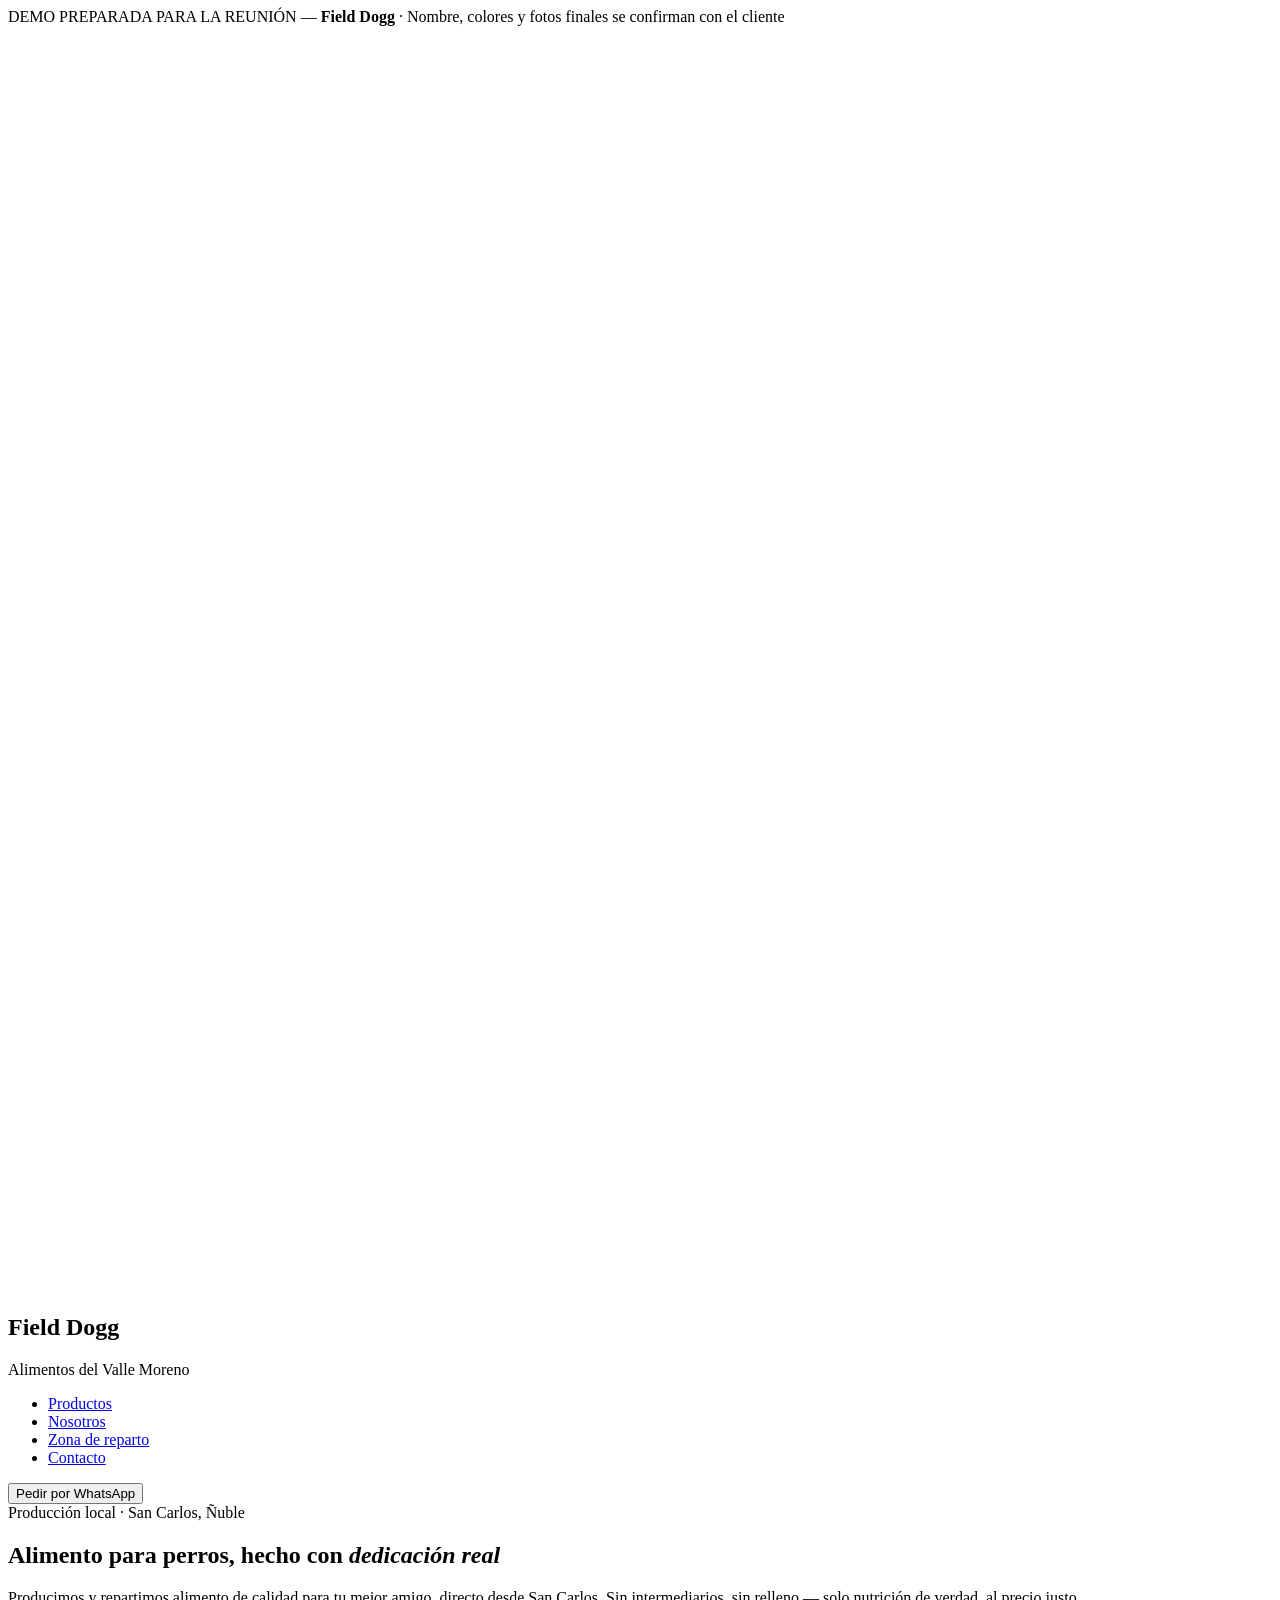
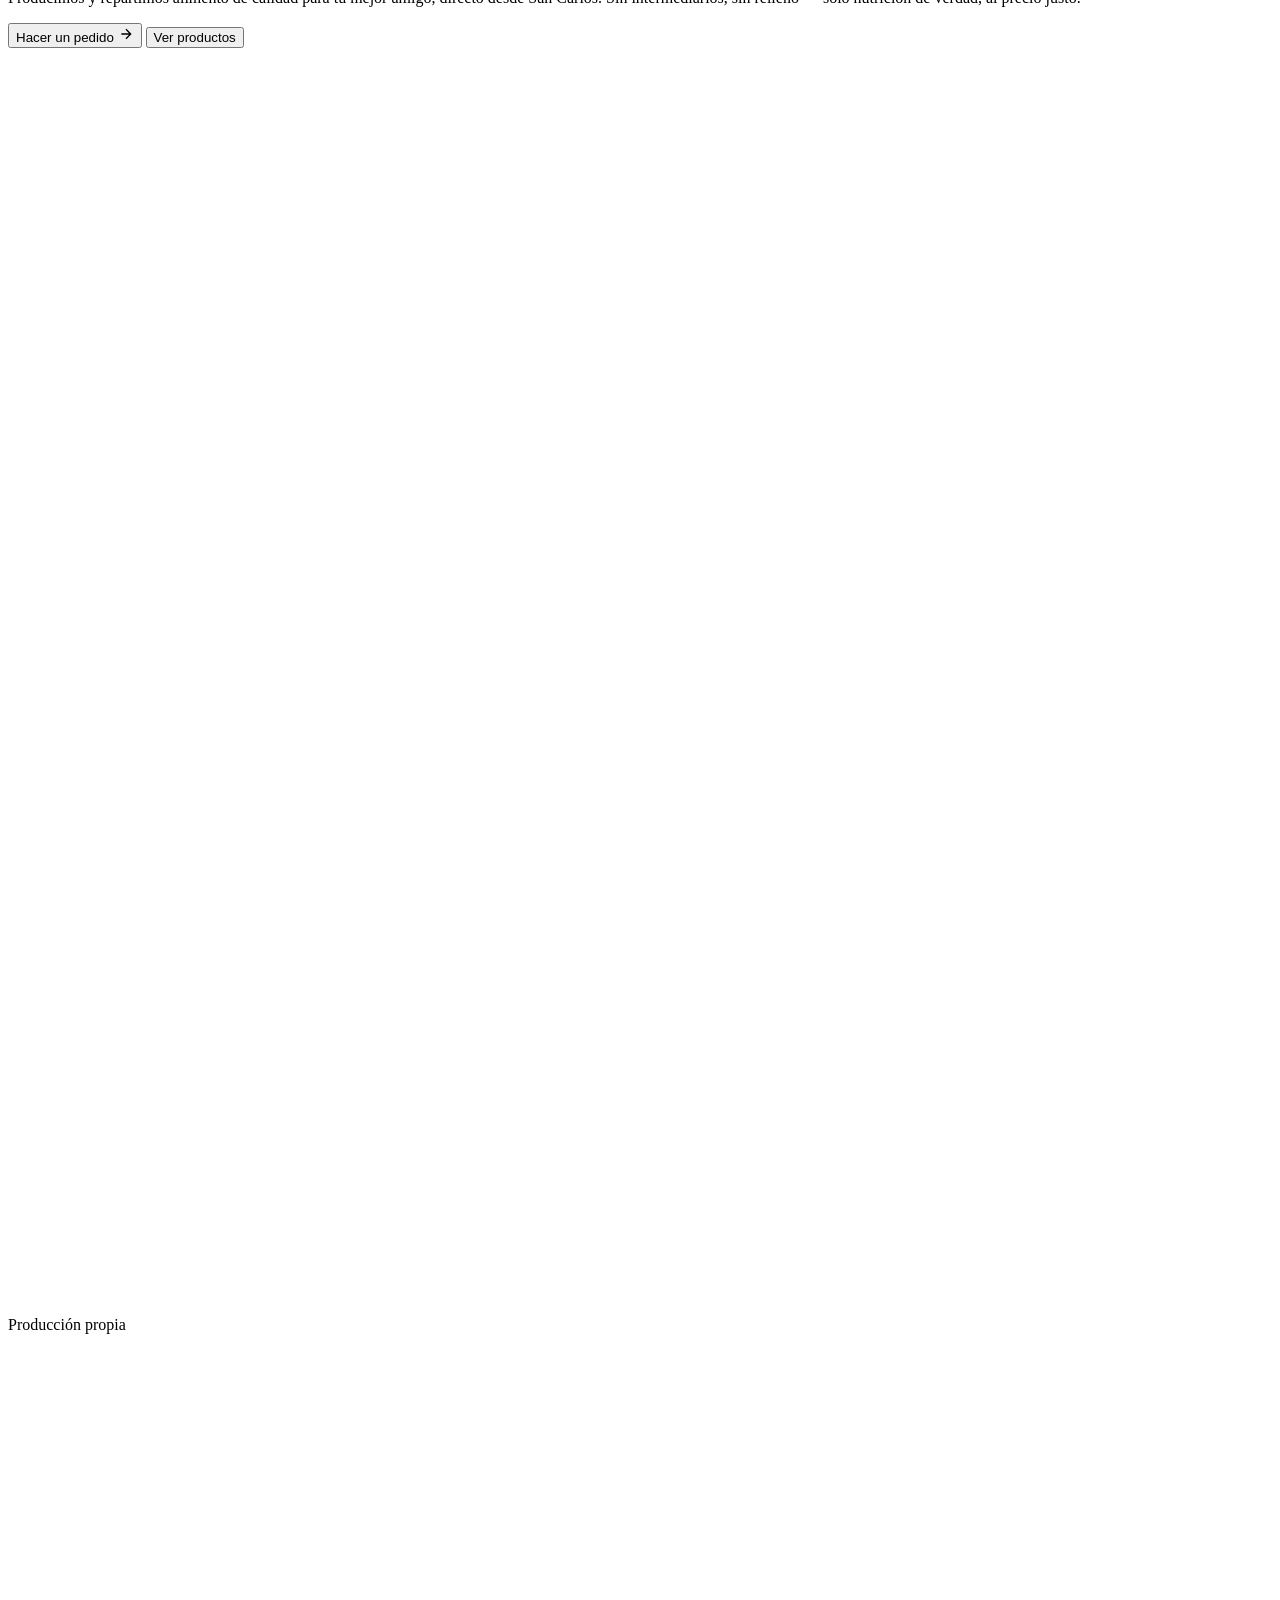
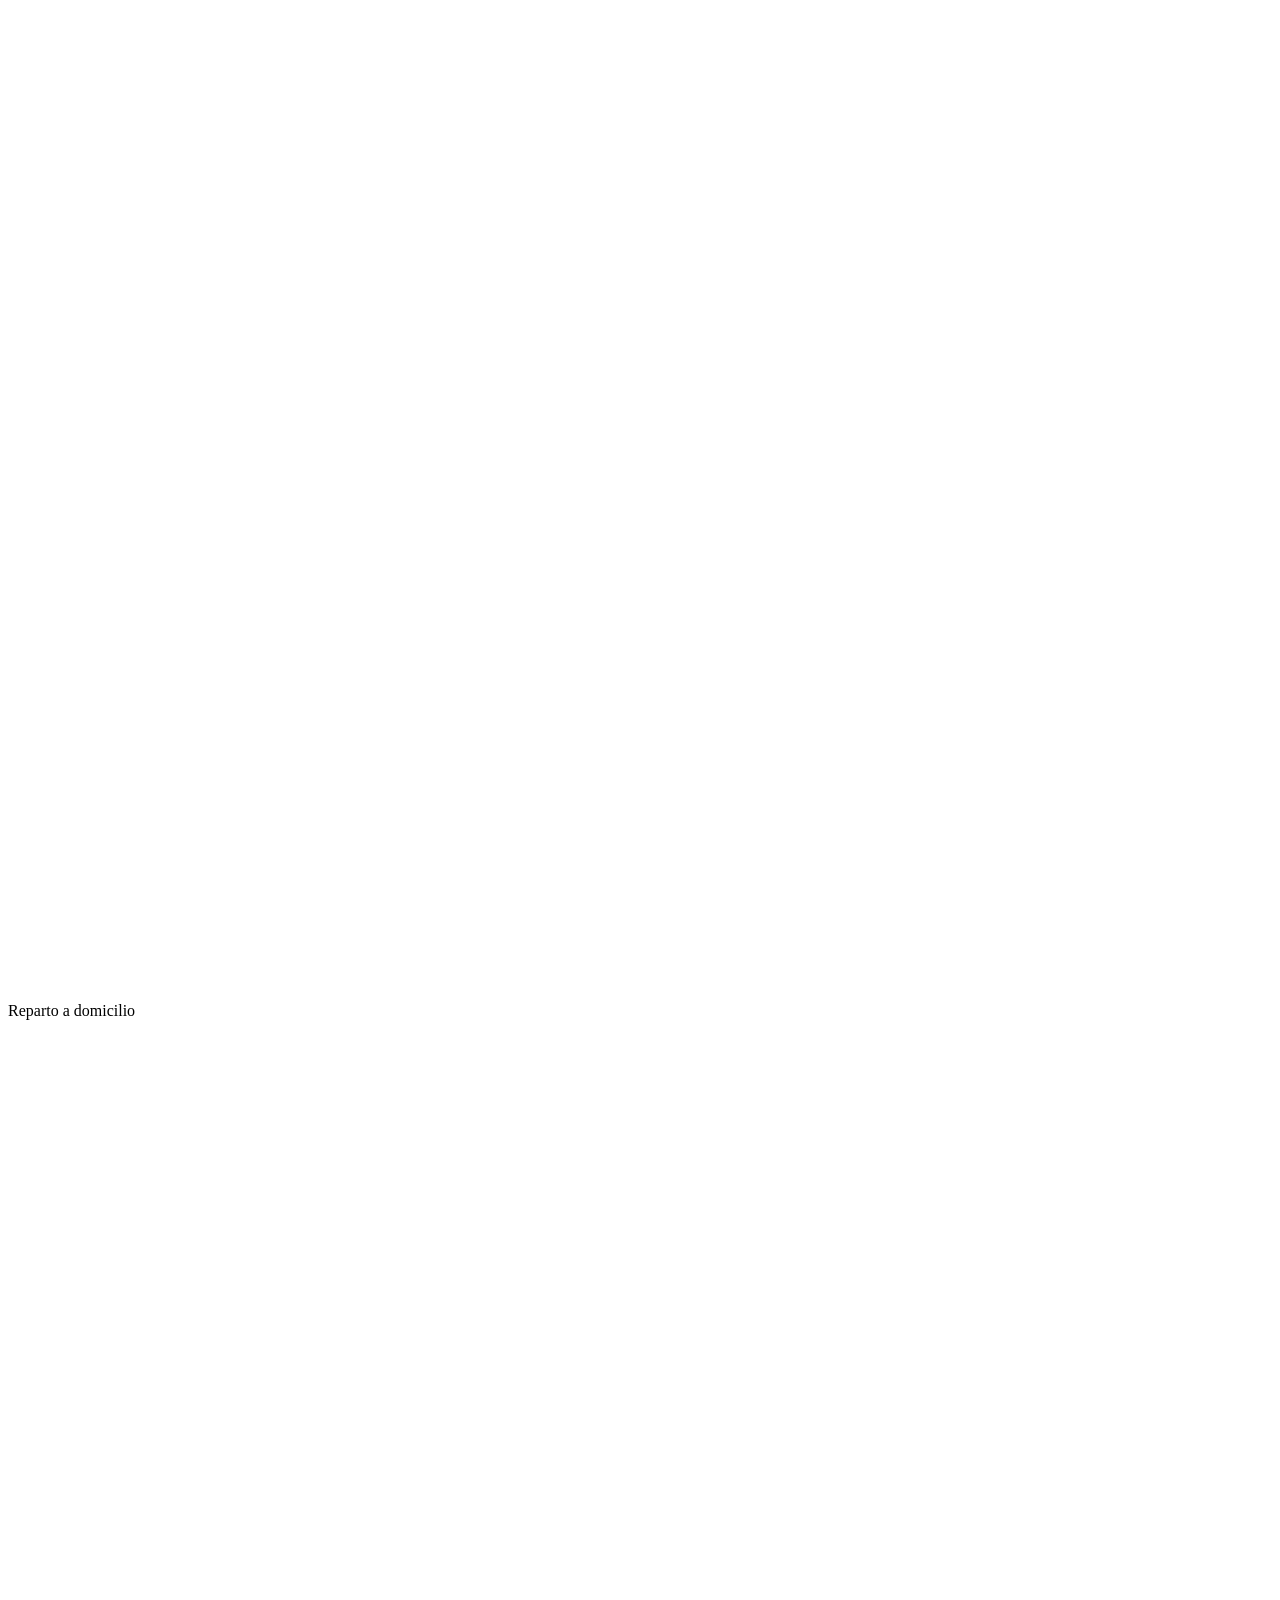
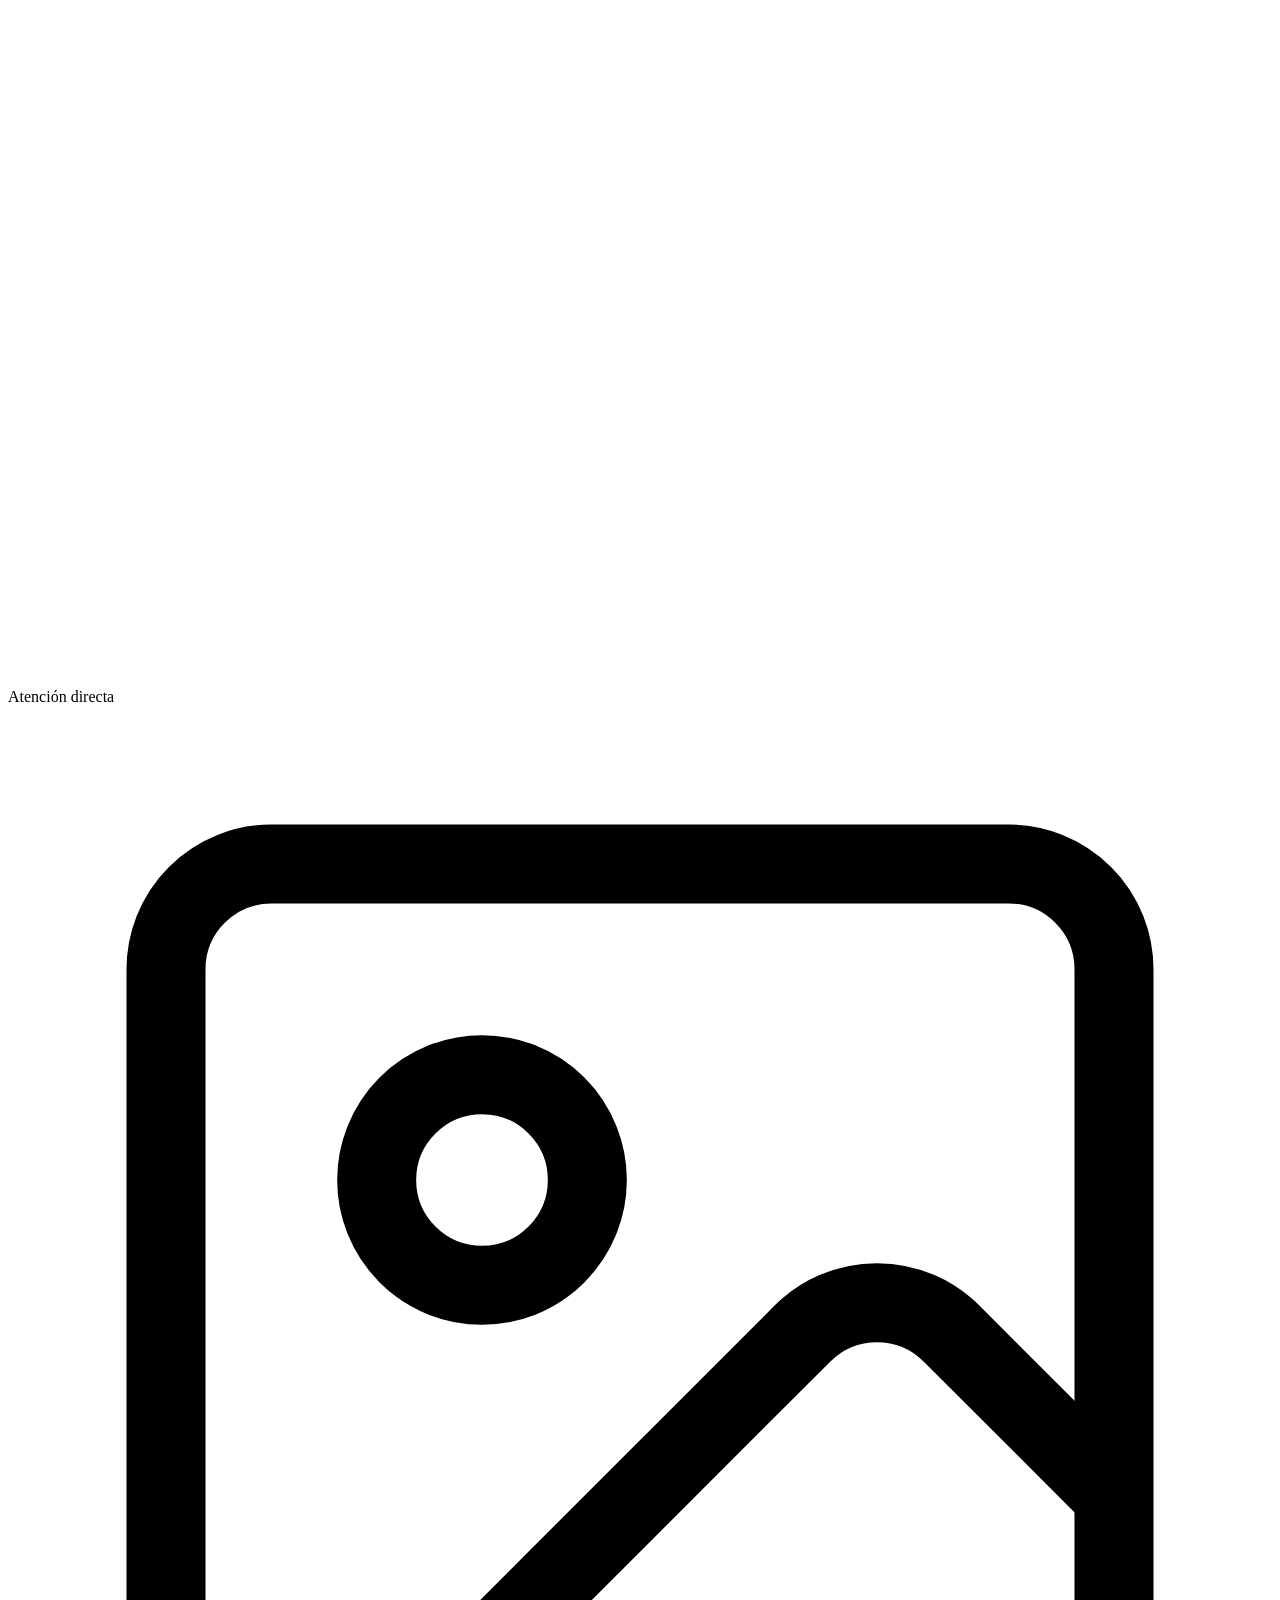
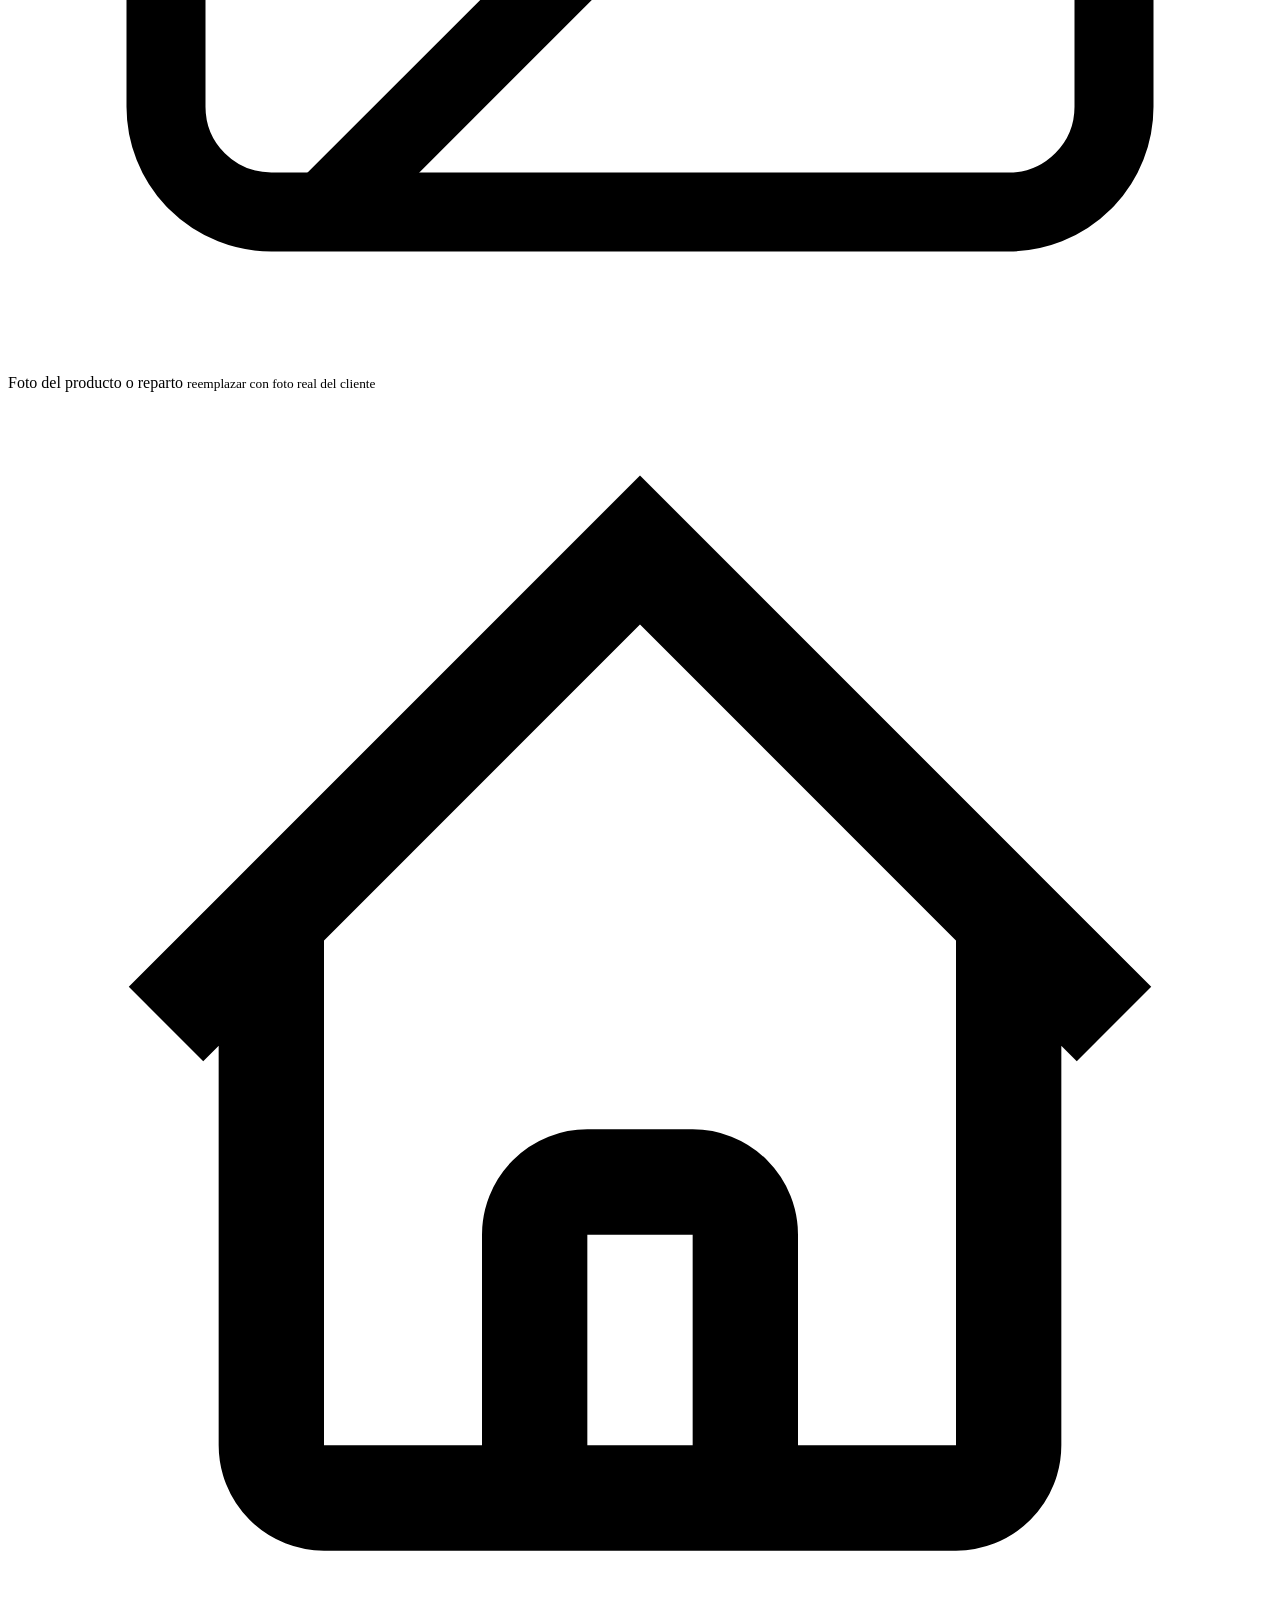
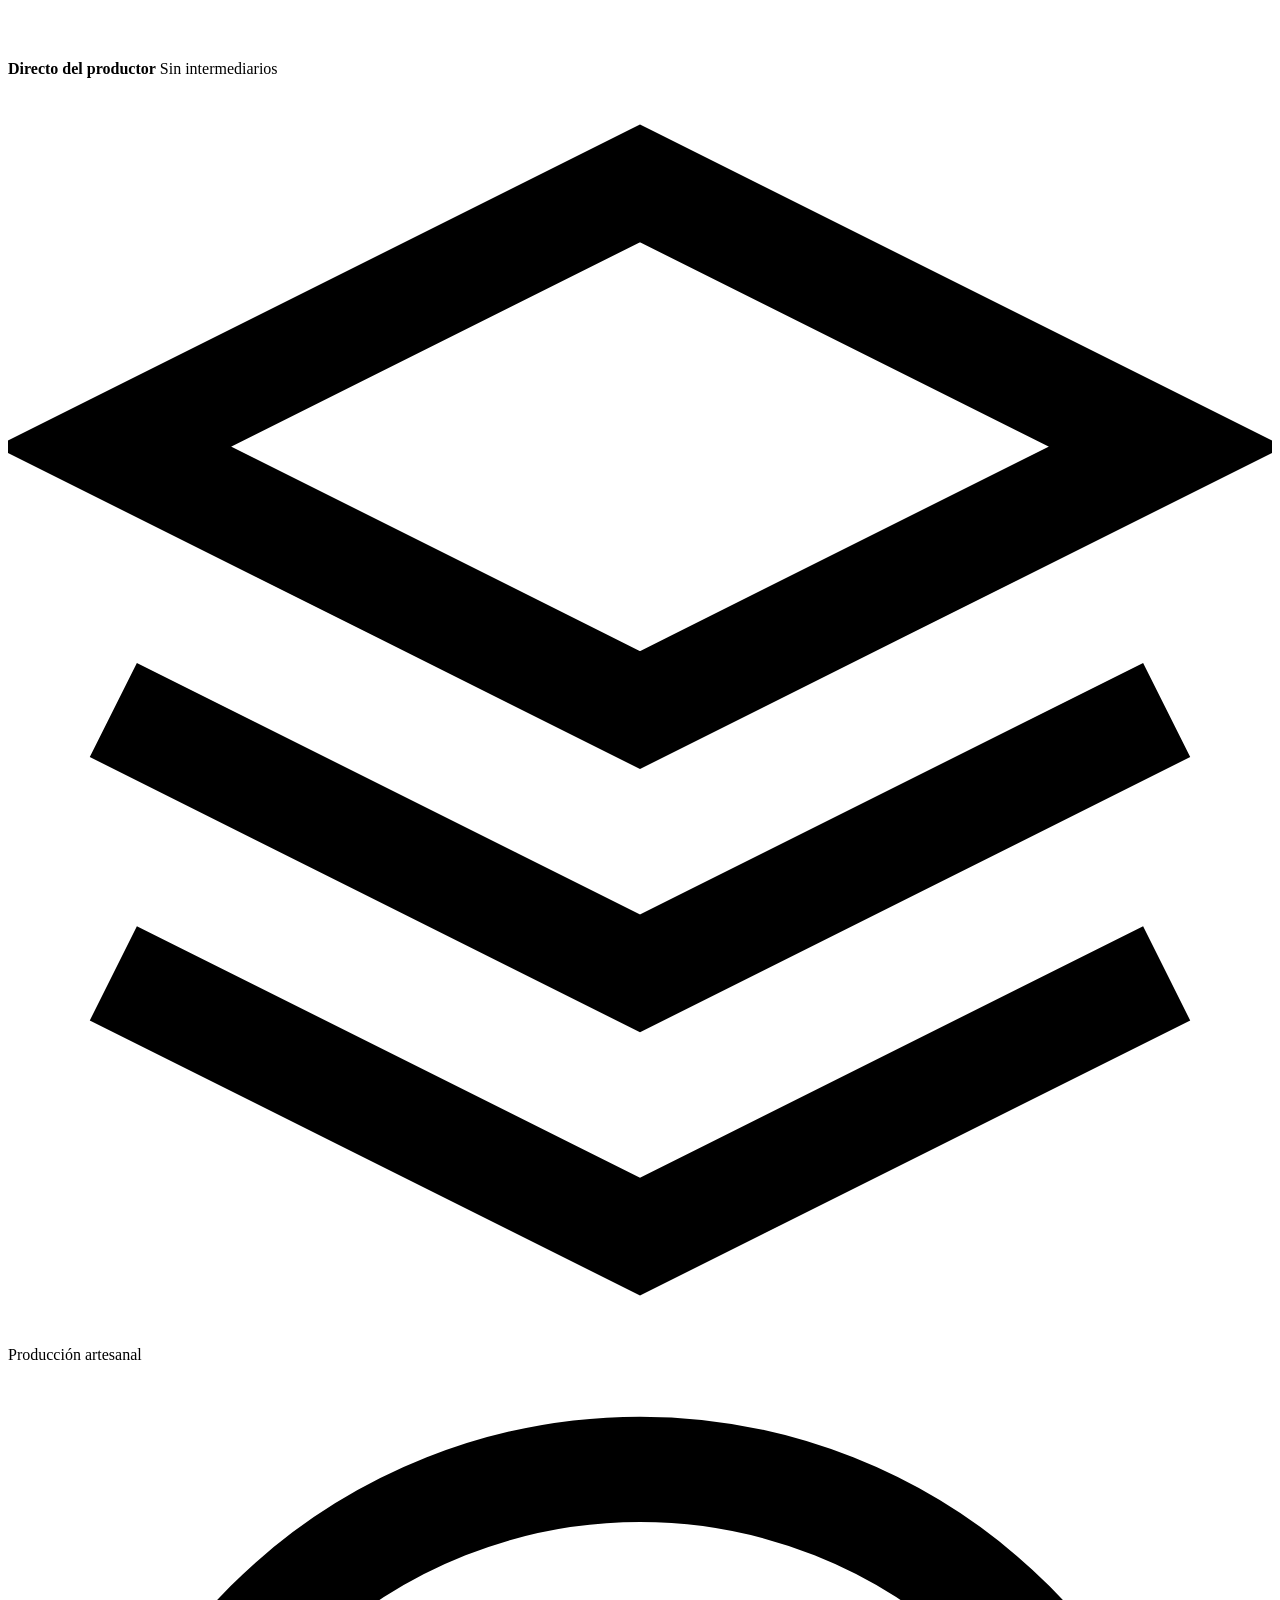
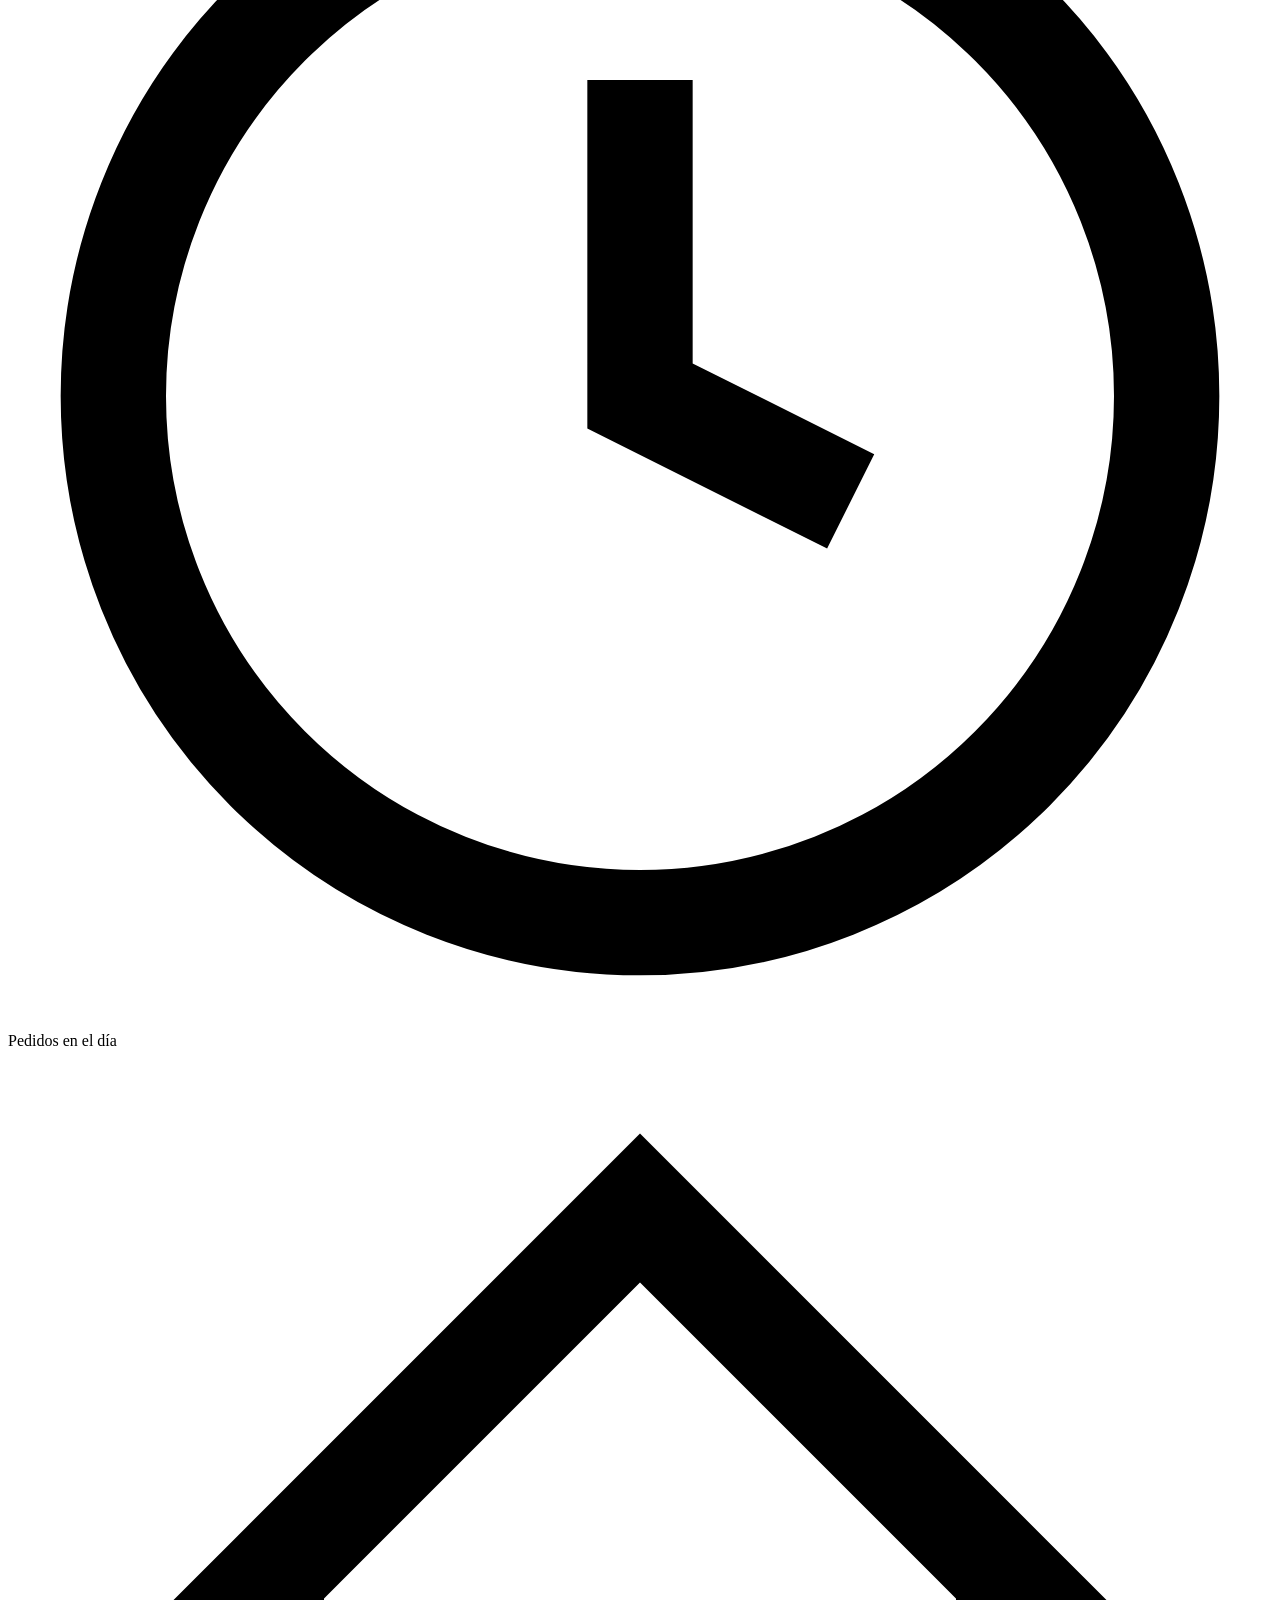
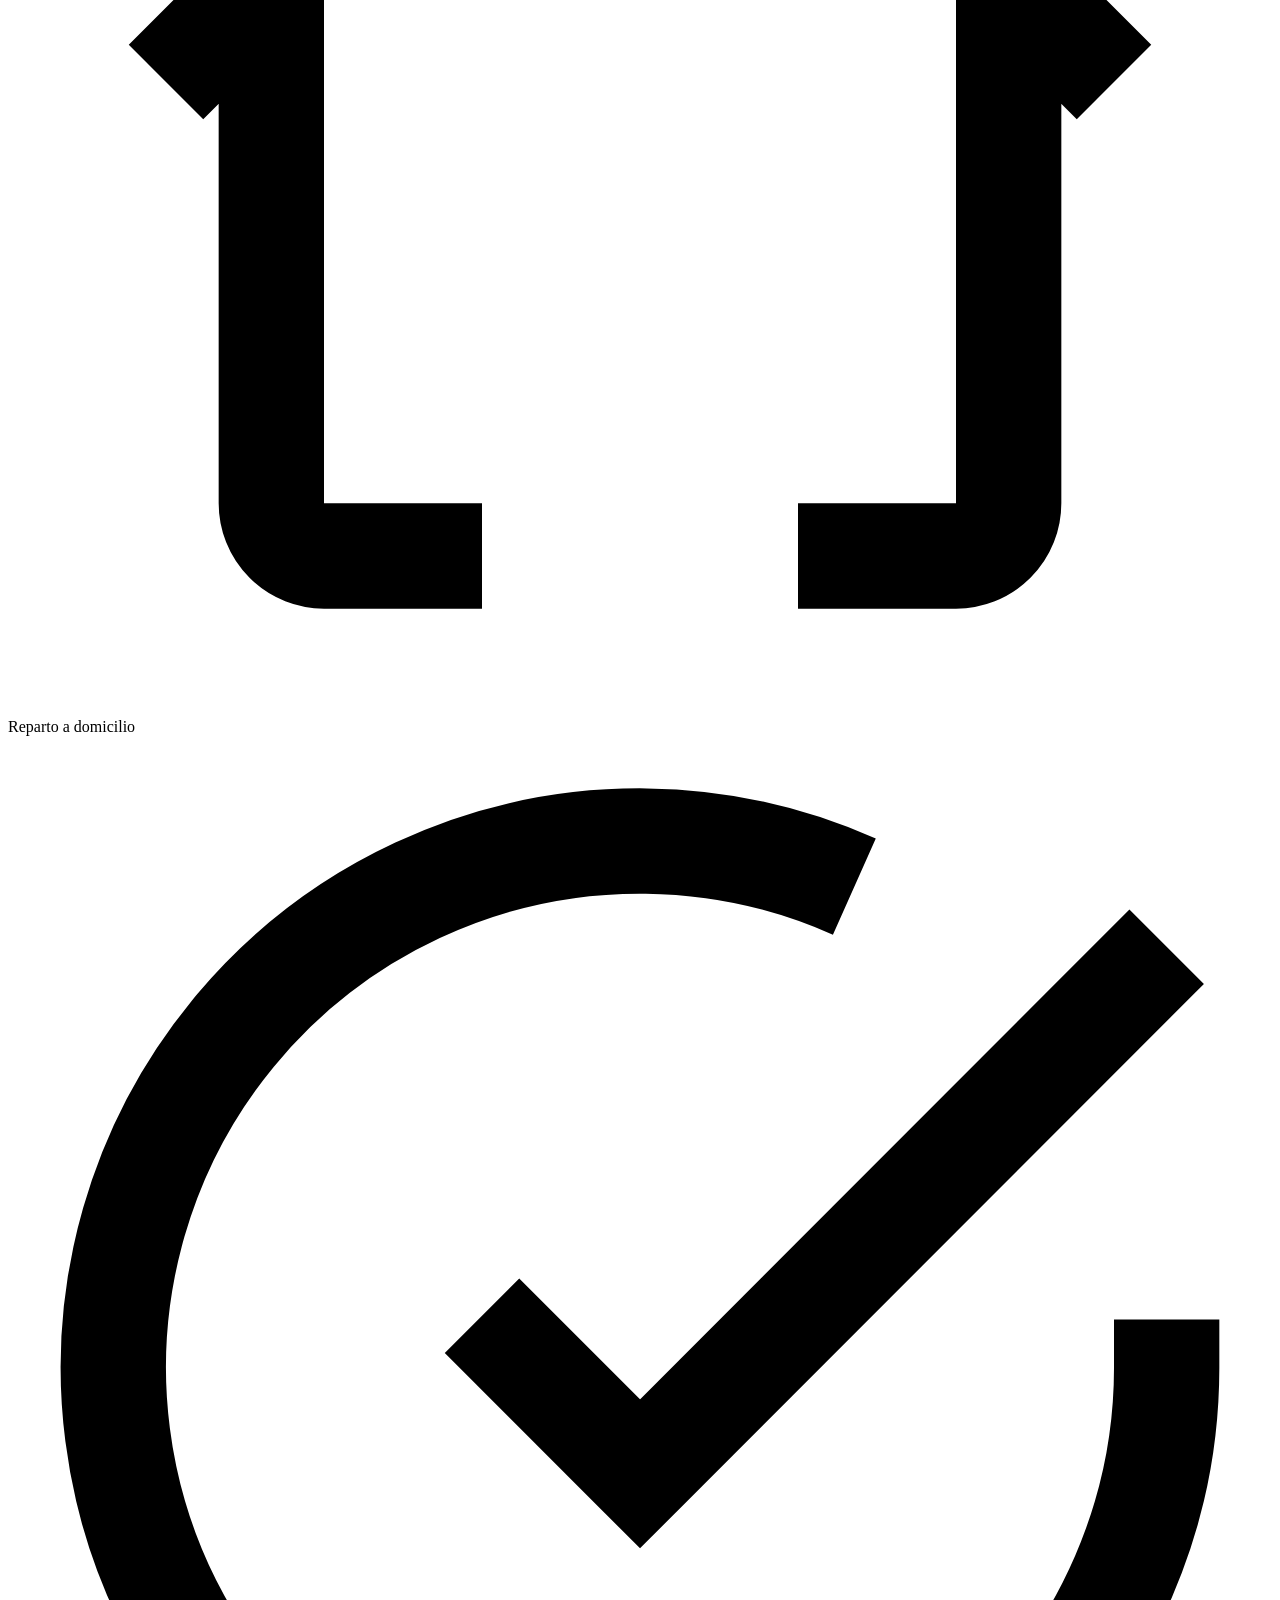
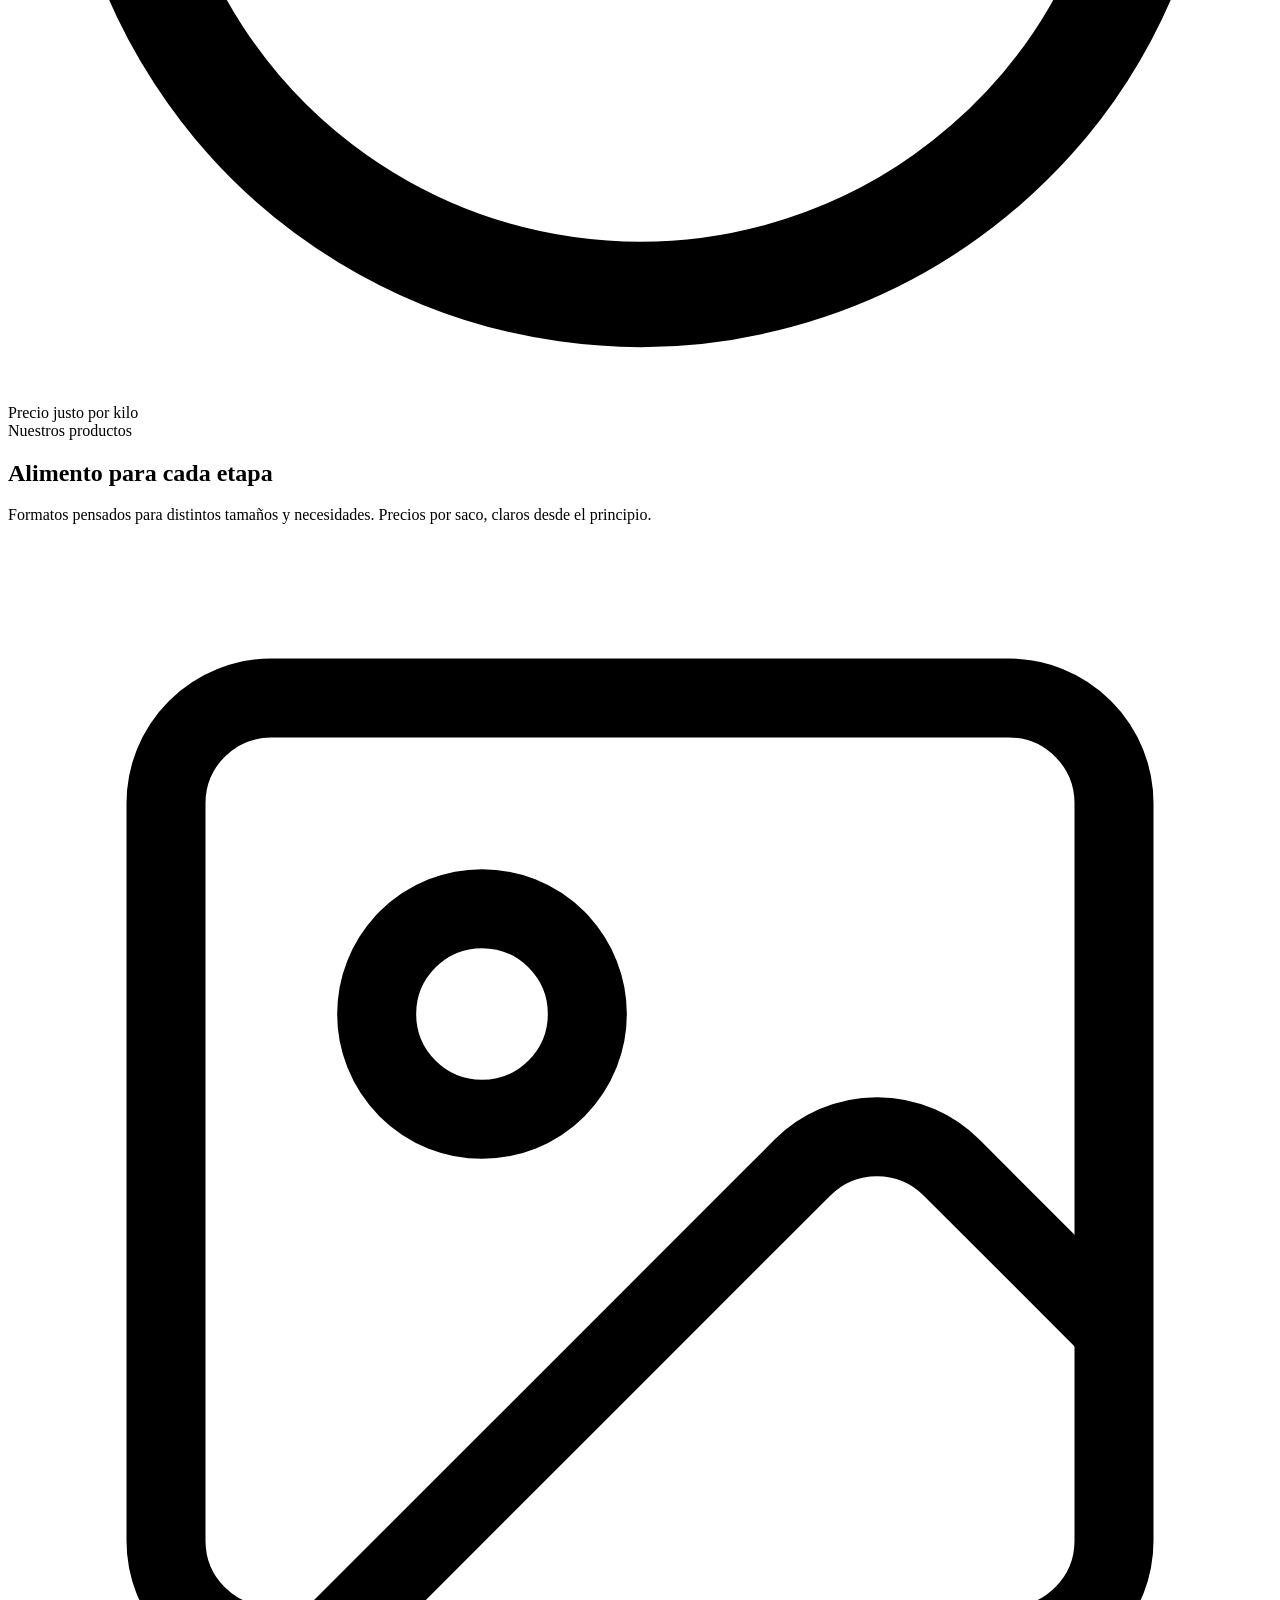
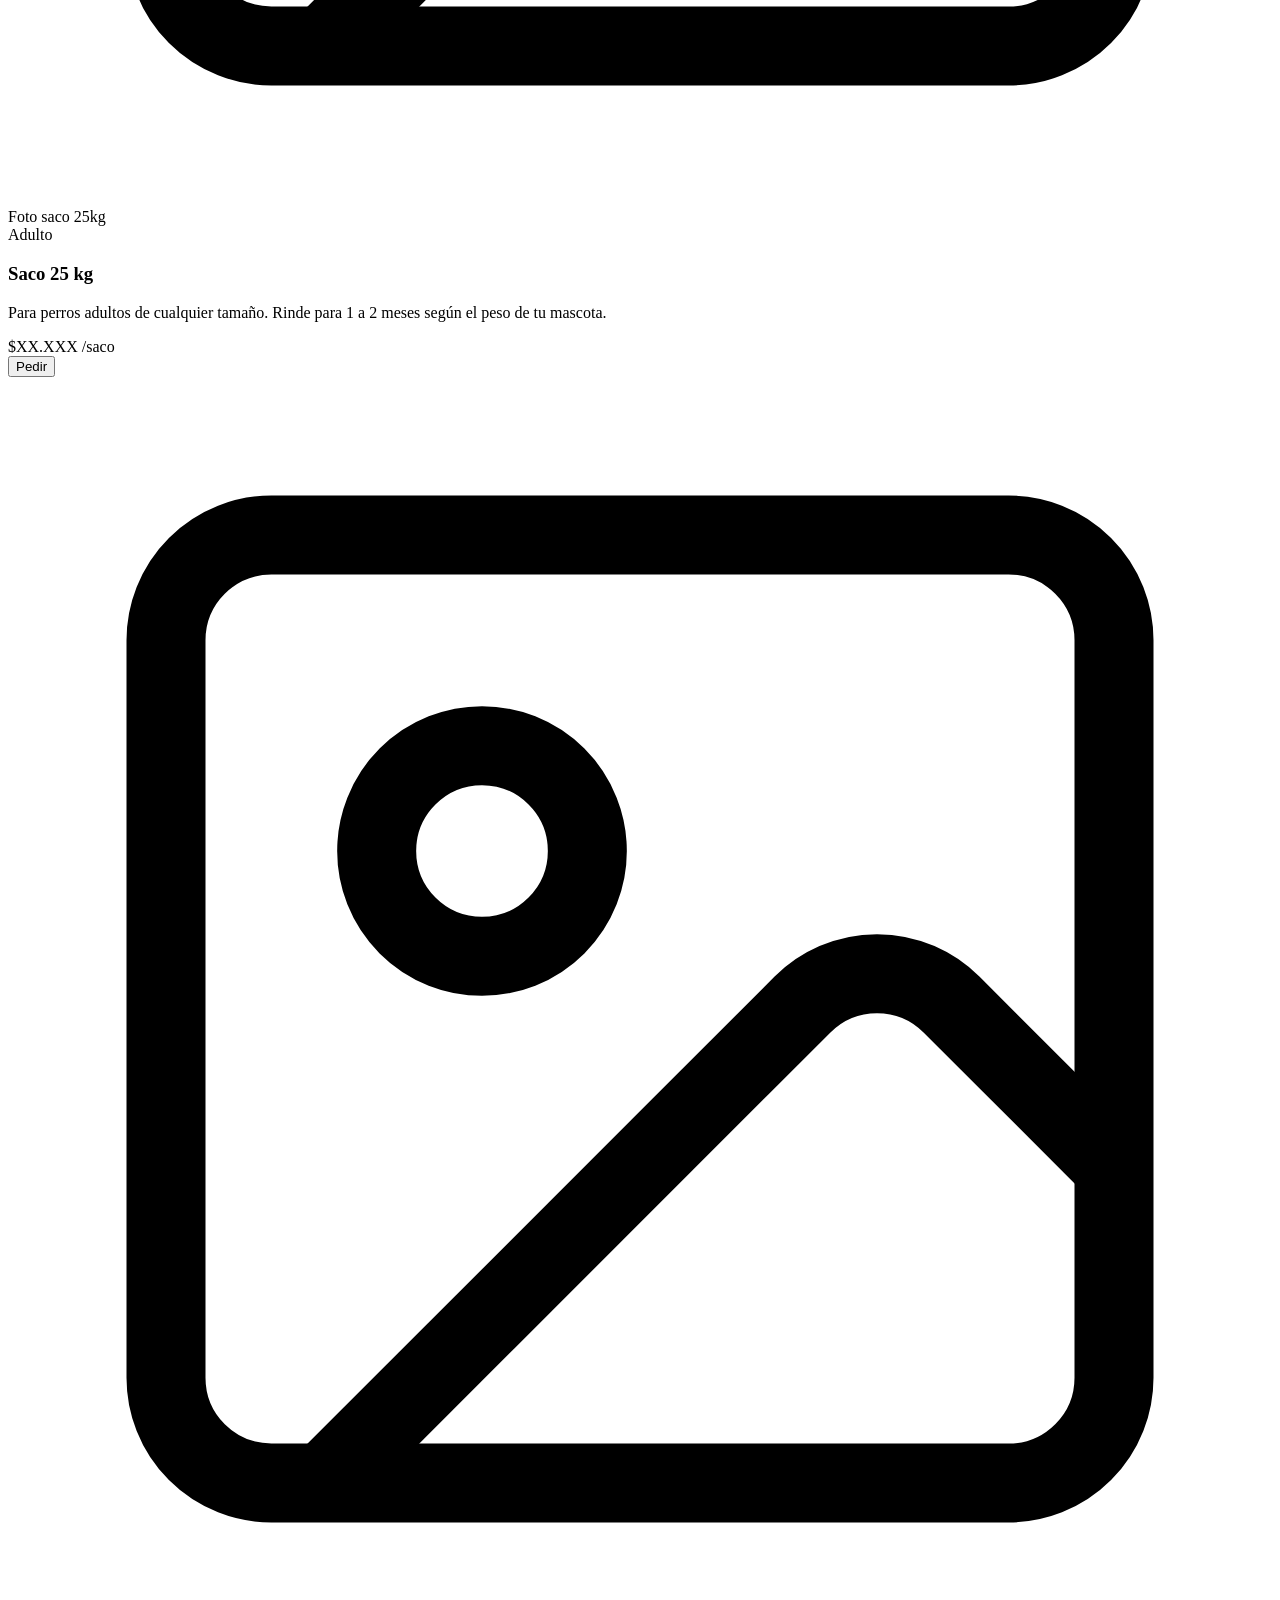
==== index.html @ b3040efd "Add demo Field Dogg" ====
<!DOCTYPE html>
<html lang="es">
<head>
<meta charset="UTF-8">
<meta name="viewport" content="width=device-width, initial-scale=1.0">
<title>Field Dogg — Alimento para perros, directo del productor</title>
<link rel="stylesheet" href="field_dogg.css">
</head>
<body>

<div class="demo-banner">DEMO PREPARADA PARA LA REUNIÓN — <strong>Field Dogg</strong> · Nombre, colores y fotos finales se confirman con el cliente</div>

<!-- ─── NAV ─── -->
<nav>
  <div class="nav-logo">
    <div class="nav-logo-mark">
      <svg viewBox="0 0 24 24" fill="none" stroke-width="2" stroke-linecap="round" stroke-linejoin="round">
        <path d="M10 5.172C10 3.782 8.423 2.679 6.5 3c-2.823.47-4.113 6.006-4 7 .08.703 1.725 1.722 3.656 1 1.261-.472 1.96-1.45 2.344-2.5"/>
        <path d="M14.267 5.172c0-1.39 1.577-2.493 3.5-2.172 2.823.47 4.113 6.006 4 7-.08.703-1.725 1.722-3.656 1-1.261-.472-1.855-1.45-2.239-2.5"/>
        <path d="M8 14v.5"/><path d="M16 14v.5"/>
        <path d="M11.25 16.25h1.5L12 17l-.75-.75Z"/>
        <path d="M4.42 11.247A13.152 13.152 0 0 0 4 14.556C4 18.728 7.582 21 12 21s8-2.272 8-6.444c0-1.061-.162-2.2-.493-3.309m-9.243-6.082A8.801 8.801 0 0 1 12 5c.78 0 1.5.108 2.161.306"/>
      </svg>
    </div>
    <div class="nav-logo-text">
      <h1>Field Dogg</h1>
      <span>Alimentos del Valle Moreno</span>
    </div>
  </div>
  <ul class="nav-links">
    <li><a href="#productos">Productos</a></li>
    <li><a href="#nosotros">Nosotros</a></li>
    <li><a href="#reparto">Zona de reparto</a></li>
    <li><a href="#contacto">Contacto</a></li>
  </ul>
  <button class="nav-cta">Pedir por WhatsApp</button>
</nav>

<!-- ─── HERO ─── -->
<section class="hero">
  <div class="hero-content">
    <div class="hero-eyebrow"><div class="dot"></div> Producción local · San Carlos, Ñuble</div>
    <h1>Alimento para perros, hecho con <em>dedicación real</em></h1>
    <p>Producimos y repartimos alimento de calidad para tu mejor amigo, directo desde San Carlos. Sin intermediarios, sin relleno — solo nutrición de verdad, al precio justo.</p>
    <div class="hero-actions">
      <button class="btn-primary">
        Hacer un pedido
        <svg width="16" height="16" viewBox="0 0 24 24" fill="none" stroke="currentColor" stroke-width="2"><path d="M5 12h14M12 5l7 7-7 7"/></svg>
      </button>
      <button class="btn-secondary">Ver productos</button>
    </div>
    <div class="hero-trust">
      <div class="trust-item">
        <svg viewBox="0 0 24 24" fill="none" stroke-width="2"><path d="M20 6L9 17l-5-5"/></svg>
        Producción propia
      </div>
      <div class="trust-item">
        <svg viewBox="0 0 24 24" fill="none" stroke-width="2"><path d="M20 6L9 17l-5-5"/></svg>
        Reparto a domicilio
      </div>
      <div class="trust-item">
        <svg viewBox="0 0 24 24" fill="none" stroke-width="2"><path d="M20 6L9 17l-5-5"/></svg>
        Atención directa
      </div>
    </div>
  </div>
  <div class="hero-visual">
    <!-- REEMPLAZAR: foto del producto o del productor repartiendo -->
    <div class="ph-img hero-img">
      <div class="ph-label">
        <svg viewBox="0 0 24 24" fill="none" stroke="currentColor" stroke-width="1.5"><rect x="3" y="3" width="18" height="18" rx="2"/><circle cx="9" cy="9" r="2"/><path d="m21 15-3.086-3.086a2 2 0 0 0-2.828 0L6 21"/></svg>
        <span>Foto del producto o reparto</span>
        <small>reemplazar con foto real del cliente</small>
      </div>
    </div>
    <div class="hero-badge">
      <div class="hero-badge-icon">
        <svg viewBox="0 0 24 24" fill="none" stroke="currentColor" stroke-width="2"><path d="M3 12l2-2m0 0l7-7 7 7M5 10v10a1 1 0 001 1h3m10-11l2 2m-2-2v10a1 1 0 01-1 1h-3m-6 0a1 1 0 001-1v-4a1 1 0 011-1h2a1 1 0 011 1v4a1 1 0 001 1m-6 0h6"/></svg>
      </div>
      <div>
        <strong>Directo del productor</strong>
        <span>Sin intermediarios</span>
      </div>
    </div>
  </div>
</section>

<!-- ─── TRUST STRIP ─── -->
<div class="trust-strip">
  <span>
    <svg viewBox="0 0 24 24" fill="none" stroke="currentColor" stroke-width="2"><path d="M12 2L2 7l10 5 10-5-10-5z"/><path d="M2 17l10 5 10-5"/><path d="M2 12l10 5 10-5"/></svg>
    Producción artesanal
  </span>
  <span>
    <svg viewBox="0 0 24 24" fill="none" stroke="currentColor" stroke-width="2"><circle cx="12" cy="12" r="10"/><path d="M12 6v6l4 2"/></svg>
    Pedidos en el día
  </span>
  <span>
    <svg viewBox="0 0 24 24" fill="none" stroke="currentColor" stroke-width="2"><path d="M3 12l2-2m0 0l7-7 7 7M5 10v10a1 1 0 001 1h3m10-11l2 2m-2-2v10a1 1 0 01-1 1h-3"/></svg>
    Reparto a domicilio
  </span>
  <span>
    <svg viewBox="0 0 24 24" fill="none" stroke="currentColor" stroke-width="2"><path d="M22 11.08V12a10 10 0 11-5.93-9.14"/><path d="M22 4L12 14.01l-3-3"/></svg>
    Precio justo por kilo
  </span>
</div>

<!-- ─── PRODUCTOS ─── -->
<section class="products-section" id="productos">
  <div class="products-header">
    <div class="section-eyebrow">Nuestros productos</div>
    <h2 class="section-title">Alimento para cada etapa</h2>
    <p class="section-sub">Formatos pensados para distintos tamaños y necesidades. Precios por saco, claros desde el principio.</p>
  </div>
  <div class="products-grid">

    <div class="product-card">
      <!-- REEMPLAZAR: foto saco 25kg -->
      <div class="ph-img product-img">
        <div class="ph-label">
          <svg viewBox="0 0 24 24" fill="none" stroke="currentColor" stroke-width="1.5"><rect x="3" y="3" width="18" height="18" rx="2"/><circle cx="9" cy="9" r="2"/><path d="m21 15-3.086-3.086a2 2 0 0 0-2.828 0L6 21"/></svg>
          <span>Foto saco 25kg</span>
        </div>
      </div>
      <div class="product-body">
        <span class="product-tag">Adulto</span>
        <h3>Saco 25 kg</h3>
        <p>Para perros adultos de cualquier tamaño. Rinde para 1 a 2 meses según el peso de tu mascota.</p>
        <div class="product-footer">
          <div class="product-price">$XX.XXX <span>/saco</span></div>
          <button class="product-btn">Pedir</button>
        </div>
      </div>
    </div>

    <div class="product-card">
      <!-- REEMPLAZAR: foto saco 15kg -->
      <div class="ph-img product-img">
        <div class="ph-label">
          <svg viewBox="0 0 24 24" fill="none" stroke="currentColor" stroke-width="1.5"><rect x="3" y="3" width="18" height="18" rx="2"/><circle cx="9" cy="9" r="2"/><path d="m21 15-3.086-3.086a2 2 0 0 0-2.828 0L6 21"/></svg>
          <span>Foto saco 15kg</span>
        </div>
      </div>
      <div class="product-body">
        <span class="product-tag">Tamaño medio</span>
        <h3>Saco 15 kg</h3>
        <p>El formato más pedido. Ideal para un hogar con uno o dos perros medianos.</p>
        <div class="product-footer">
          <div class="product-price">$XX.XXX <span>/saco</span></div>
          <button class="product-btn">Pedir</button>
        </div>
      </div>
    </div>

    <div class="product-card">
      <!-- REEMPLAZAR: foto saco cachorro -->
      <div class="ph-img product-img">
        <div class="ph-label">
          <svg viewBox="0 0 24 24" fill="none" stroke="currentColor" stroke-width="1.5"><rect x="3" y="3" width="18" height="18" rx="2"/><circle cx="9" cy="9" r="2"/><path d="m21 15-3.086-3.086a2 2 0 0 0-2.828 0L6 21"/></svg>
          <span>Foto saco cachorro</span>
        </div>
      </div>
      <div class="product-body">
        <span class="product-tag">Cachorro</span>
        <h3>Saco 10 kg</h3>
        <p>Formulado para las primeras etapas. Formato más chico, ideal para probar primero.</p>
        <div class="product-footer">
          <div class="product-price">$XX.XXX <span>/saco</span></div>
          <button class="product-btn">Pedir</button>
        </div>
      </div>
    </div>

  </div>
</section>

<!-- ─── PROCESO ─── -->
<section id="proceso">
  <div class="section-eyebrow" style="text-align:center">Cómo funciona</div>
  <h2 class="section-title" style="text-align:center;margin:0 auto">De tu pedido a tu puerta</h2>
  <p class="section-sub" style="text-align:center;margin:16px auto 0">Simple, directo, sin vueltas — como debería ser.</p>
  <div class="process-grid">
    <div class="process-step">
      <div class="process-num">1</div>
      <h4>Escríbenos</h4>
      <p>Por WhatsApp, cuéntanos qué necesitas y para qué tamaño de perro.</p>
    </div>
    <div class="process-step">
      <div class="process-num">2</div>
      <h4>Confirmamos</h4>
      <p>Te confirmamos stock, precio y fecha de entrega en minutos.</p>
    </div>
    <div class="process-step">
      <div class="process-num">3</div>
      <h4>Preparamos</h4>
      <p>Armamos tu pedido fresco, listo para repartir.</p>
    </div>
    <div class="process-step">
      <div class="process-num">4</div>
      <h4>Te lo llevamos</h4>
      <p>Reparto directo a tu domicilio en la zona de cobertura.</p>
    </div>
  </div>
</section>

<!-- ─── SOBRE NOSOTROS ─── -->
<section class="about-section" id="nosotros">
  <!-- REEMPLAZAR: foto del productor trabajando -->
  <div class="ph-img about-img">
    <div class="ph-label">
      <svg viewBox="0 0 24 24" fill="none" stroke="currentColor" stroke-width="1.5"><path d="M20 21v-2a4 4 0 0 0-4-4H8a4 4 0 0 0-4 4v2"/><circle cx="12" cy="7" r="4"/></svg>
      <span>Foto del productor trabajando</span>
      <small>reemplazar con foto real del cliente</small>
    </div>
  </div>
  <div class="about-content">
    <div class="section-eyebrow">Quién está detrás</div>
    <h2 class="section-title">Un trabajo hecho con las manos, todos los días</h2>
    <p>Field Dogg nace en San Carlos, donde cada saco se produce y reparte de forma directa — sin intermediarios, sin grandes cadenas. Solo dedicación real a que tu mascota coma bien.</p>
    <p>Conocemos a nuestros clientes y ellos nos conocen a nosotros. Por eso cada pedido se trata con el mismo cuidado, sea el primero o el número cien.</p>
    <div class="about-stats">
      <div class="about-stat"><strong>100%</strong><span>Producción local</span></div>
      <div class="about-stat"><strong>1 a 1</strong><span>Atención directa</span></div>
      <div class="about-stat"><strong>San Carlos</strong><span>Y alrededores</span></div>
    </div>
  </div>
</section>

<!-- ─── ZONA DE REPARTO ─── -->
<section class="zone-section" id="reparto">
  <div class="section-eyebrow">Cobertura</div>
  <h2 class="section-title">¿Llegamos hasta tu casa?</h2>
  <p class="section-sub">Repartimos en San Carlos y comunas cercanas. Si no estás seguro, escríbenos y lo confirmamos al tiro.</p>
  <div class="zone-grid">
    <div class="zone-list">
      <div class="zone-item">
        <svg viewBox="0 0 24 24" fill="none" stroke="currentColor" stroke-width="2"><path d="M21 10c0 7-9 13-9 13s-9-6-9-13a9 9 0 0 1 18 0z"/><circle cx="12" cy="10" r="3"/></svg>
        <span>San Carlos (zona urbana)</span>
      </div>
      <div class="zone-item">
        <svg viewBox="0 0 24 24" fill="none" stroke="currentColor" stroke-width="2"><path d="M21 10c0 7-9 13-9 13s-9-6-9-13a9 9 0 0 1 18 0z"/><circle cx="12" cy="10" r="3"/></svg>
        <span>Sectores rurales cercanos</span>
      </div>
      <div class="zone-item">
        <svg viewBox="0 0 24 24" fill="none" stroke="currentColor" stroke-width="2"><path d="M21 10c0 7-9 13-9 13s-9-6-9-13a9 9 0 0 1 18 0z"/><circle cx="12" cy="10" r="3"/></svg>
        <span>Comunas vecinas — consultar</span>
      </div>
    </div>
    <!-- REEMPLAZAR: mapa de zona de reparto (imagen o embed de Google Maps) -->
    <div class="zone-map">
      <div class="ph-label" style="height:100%;justify-content:center">
        <svg viewBox="0 0 24 24" fill="none" stroke="currentColor" stroke-width="1.5"><path d="M9 20l-5.447-2.724A1 1 0 0 1 3 16.382V5.618a1 1 0 0 1 1.447-.894L9 7m0 13l6-3m-6 3V7m6 10l4.553 2.276A1 1 0 0 0 21 18.382V7.618a1 1 0 0 0-.553-.894L15 4m0 13V4m0 0L9 7"/></svg>
        <span>Mapa de zona de reparto</span>
        <small>a definir con el cliente</small>
      </div>
    </div>
  </div>
</section>

<!-- ─── WHATSAPP CTA ─── -->
<section style="padding-top:0">
  <div class="wa-section" id="contacto">
    <h2>¿Hacemos tu primer pedido?</h2>
    <p>Escríbenos por WhatsApp y te respondemos al toque. Sin compromisos, sin letra chica.</p>
    <button class="wa-btn">
      <svg viewBox="0 0 24 24" fill="currentColor"><path d="M12.04 2C6.58 2 2.13 6.45 2.13 11.91c0 1.72.45 3.4 1.3 4.88L2 22l5.35-1.4c1.42.78 3.02 1.19 4.66 1.19h.01c5.46 0 9.9-4.45 9.9-9.91 0-2.65-1.03-5.14-2.9-7.01A9.82 9.82 0 0 0 12.05 2zm5.79 14.16c-.24.68-1.4 1.3-1.93 1.38-.5.08-1.12.11-1.81-.11-.42-.13-.95-.31-1.64-.6-2.88-1.24-4.76-4.14-4.9-4.33-.14-.19-1.17-1.55-1.17-2.97s.74-2.1 1-2.39c.26-.28.57-.36.76-.36.19 0 .38 0 .55.01.18.01.41-.07.64.49.24.57.81 1.98.88 2.12.07.14.12.31.02.5-.1.19-.15.31-.29.47-.14.17-.3.37-.43.5-.14.14-.29.29-.13.57.17.28.74 1.22 1.59 1.98 1.09.97 2.01 1.27 2.29 1.41.28.14.44.12.6-.07.17-.19.71-.83.9-1.11.19-.28.38-.23.64-.14.26.09 1.66.78 1.95.93.28.14.47.21.54.33.07.12.07.69-.17 1.37z"/></svg>
      Escribir por WhatsApp
    </button>
  </div>
</section>

<!-- ─── FOOTER ─── -->
<footer>
  <div class="nav-logo">
    <div class="nav-logo-mark" style="width:32px;height:32px">
      <svg viewBox="0 0 24 24" fill="none" stroke="currentColor" stroke-width="2" style="width:18px;height:18px">
        <path d="M10 5.172C10 3.782 8.423 2.679 6.5 3c-2.823.47-4.113 6.006-4 7 .08.703 1.725 1.722 3.656 1 1.261-.472 1.96-1.45 2.344-2.5"/>
        <path d="M14.267 5.172c0-1.39 1.577-2.493 3.5-2.172 2.823.47 4.113 6.006 4 7-.08.703-1.725 1.722-3.656 1-1.261-.472-1.855-1.45-2.239-2.5"/>
      </svg>
    </div>
    <span style="font-family:'Fraunces',serif;font-weight:700;color:var(--olive-dark)">Field Dogg</span>
  </div>
  <div class="footer-copy">© 2026 Field Dogg — Alimentos del Valle Moreno</div>
  <div class="footer-links">
    <a href="#productos">Productos</a>
    <a href="#nosotros">Nosotros</a>
    <a href="#reparto">Reparto</a>
    <a href="#contacto">Contacto</a>
  </div>
</footer>

</body>
</html>
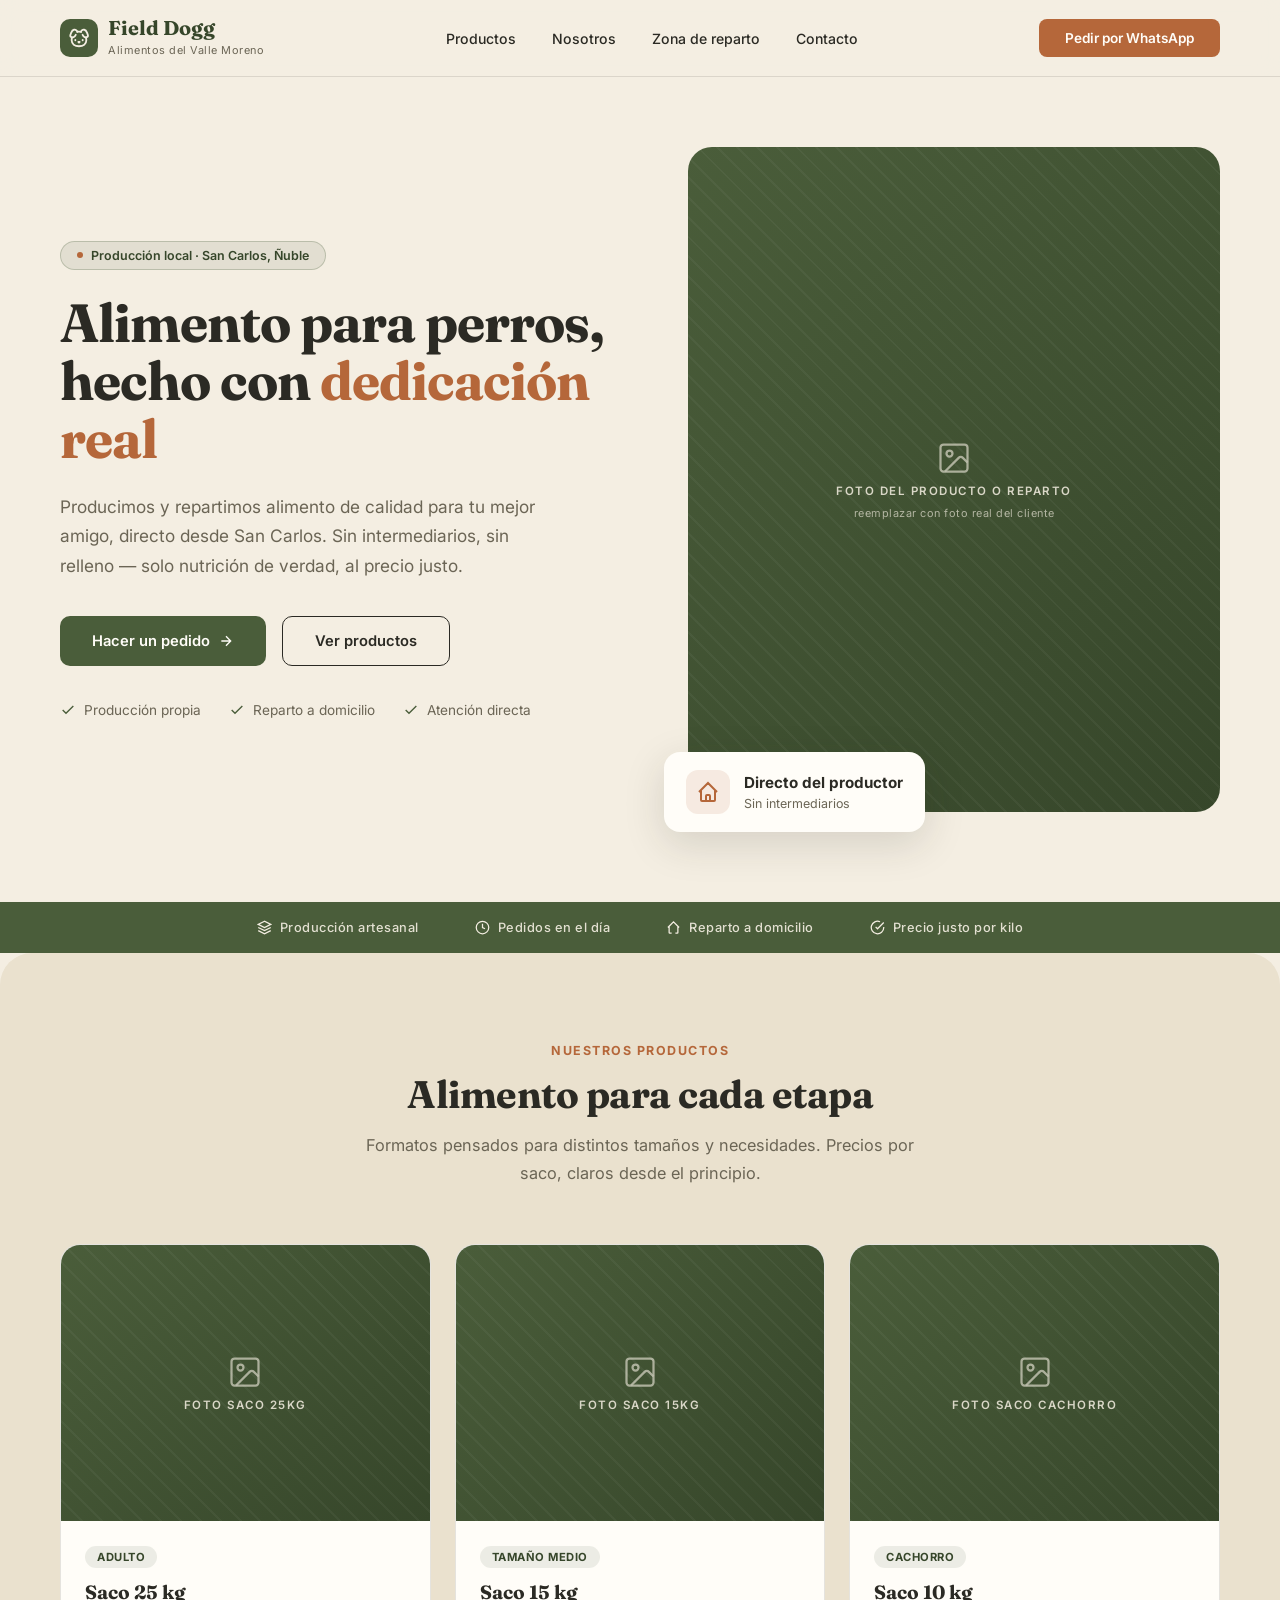
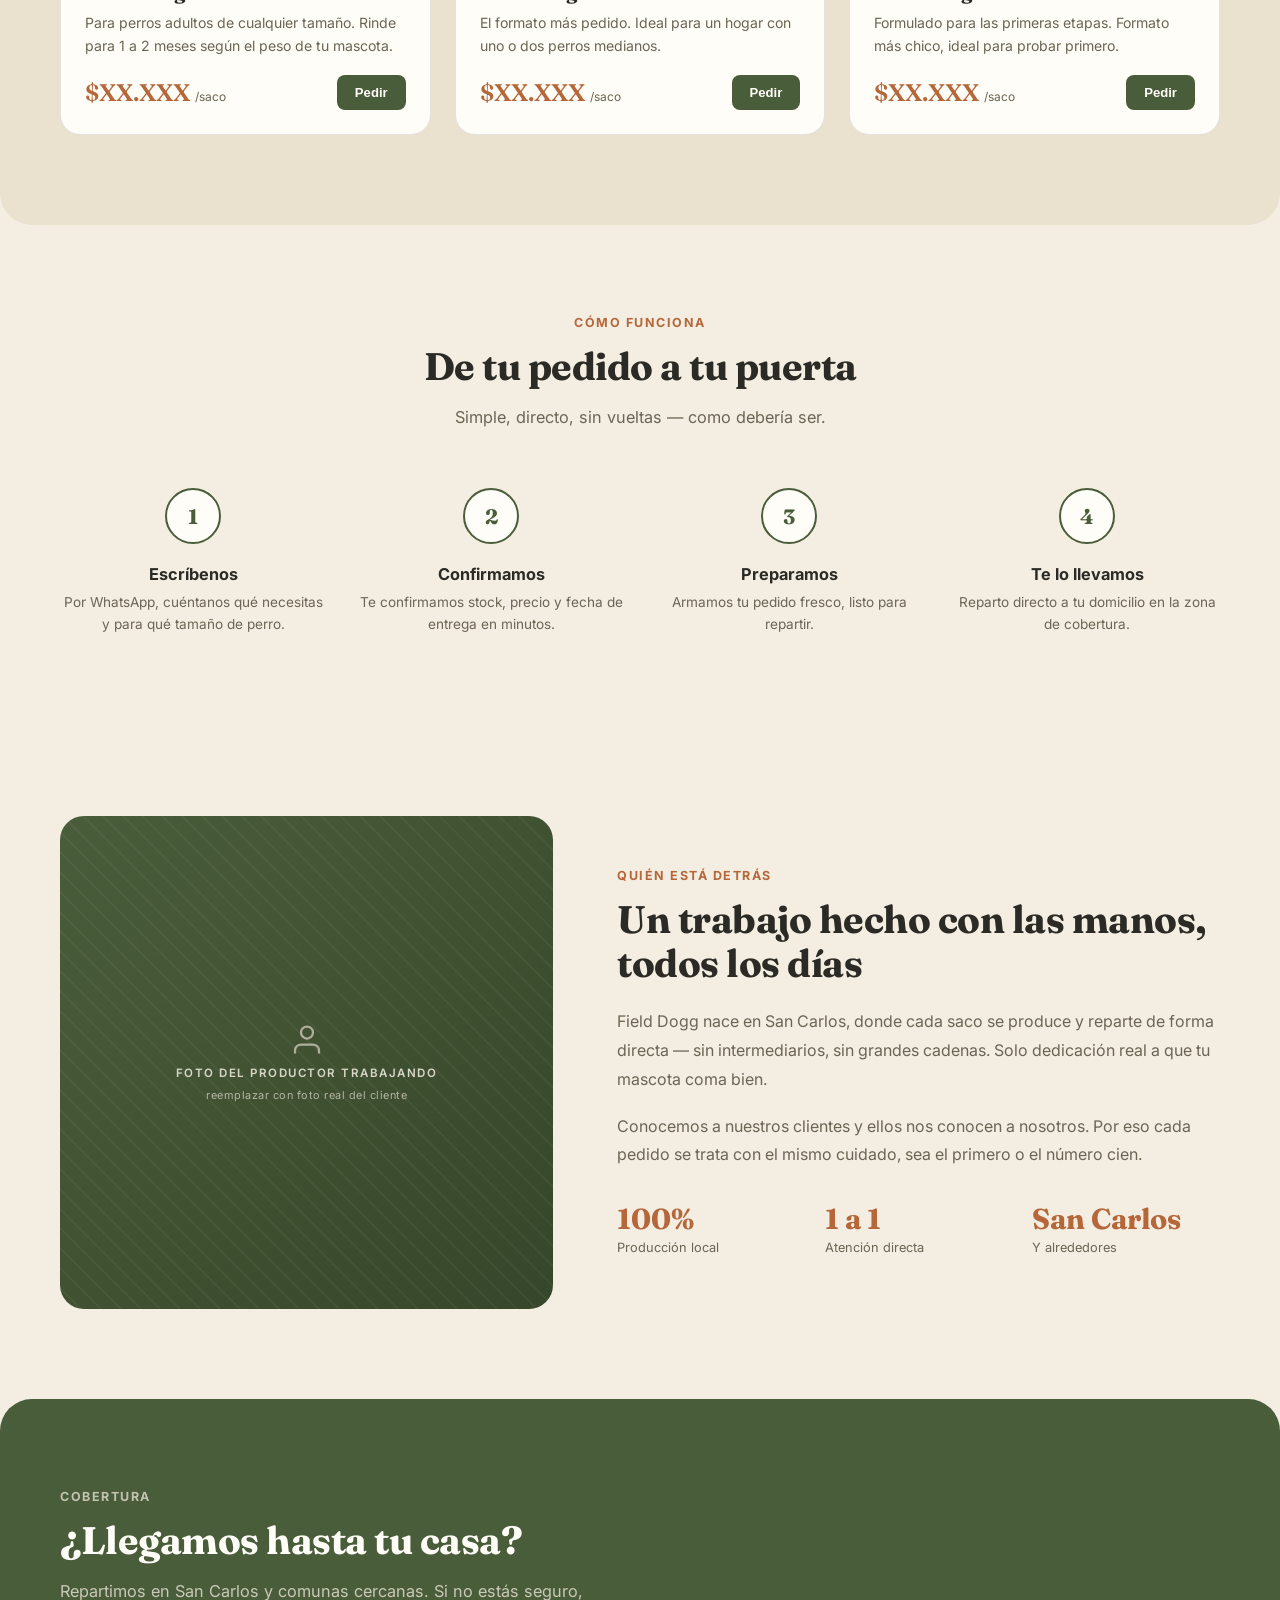
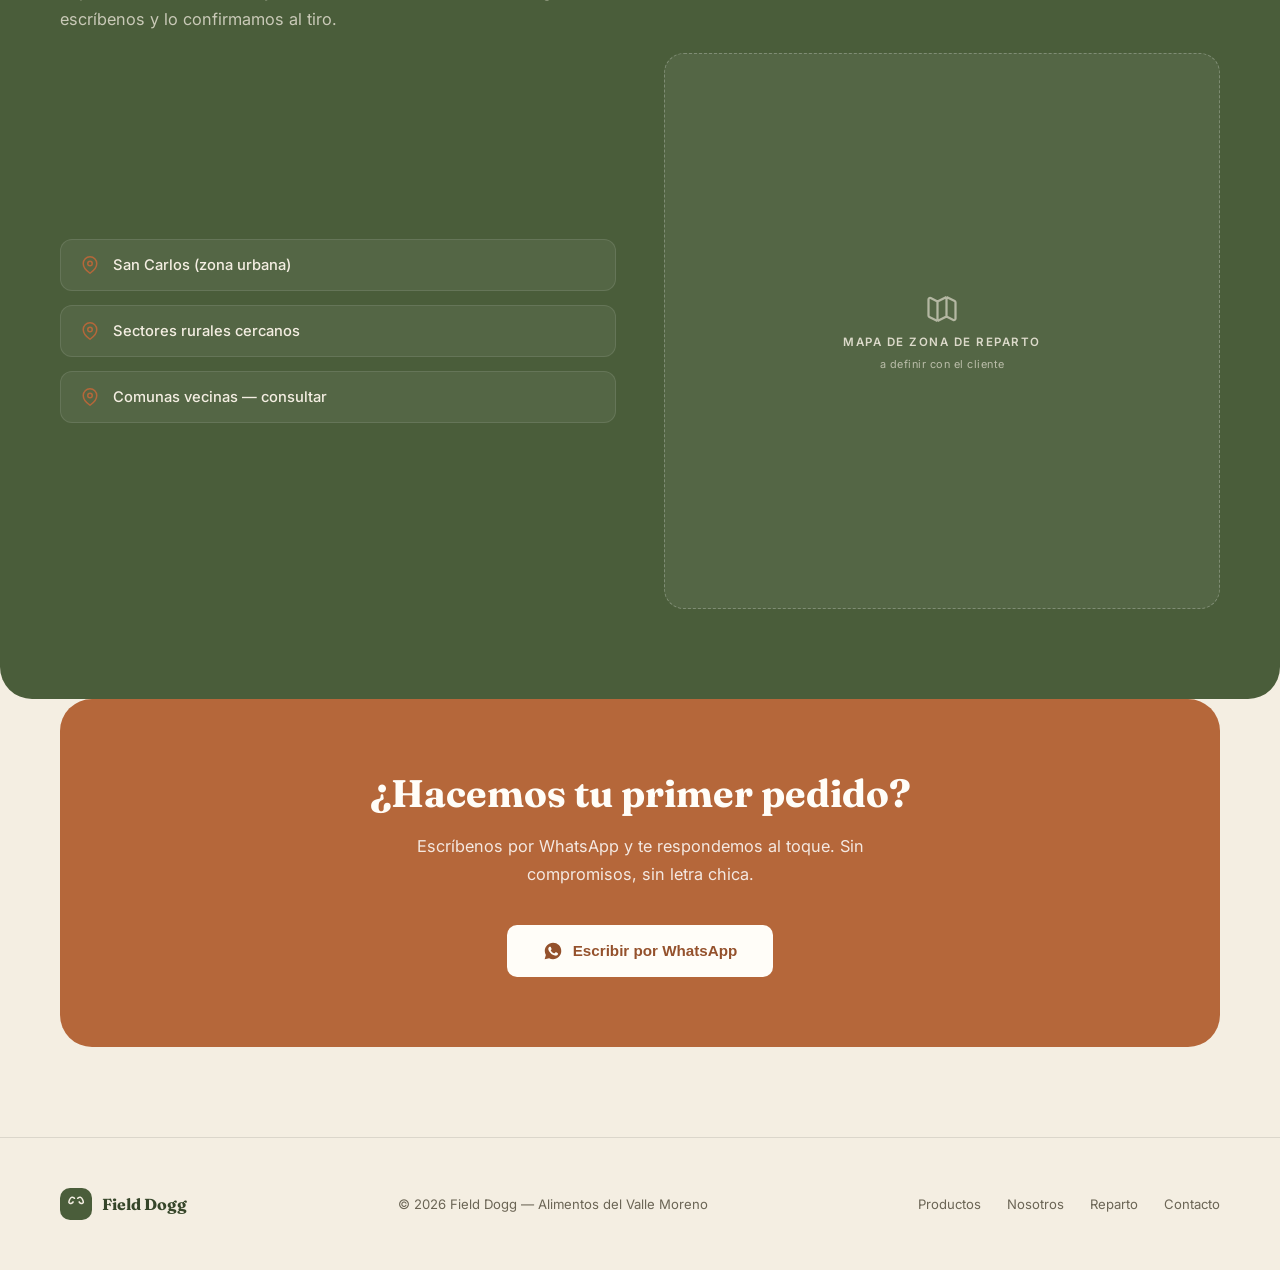
==== commit 46b1fd90: "Modificación leve" ====
--- a/index.html
+++ b/index.html
@@ -7,8 +7,6 @@
 <link rel="stylesheet" href="field_dogg.css">
 </head>
 <body>
-
-<div class="demo-banner">DEMO PREPARADA PARA LA REUNIÓN — <strong>Field Dogg</strong> · Nombre, colores y fotos finales se confirman con el cliente</div>
 
 <!-- ─── NAV ─── -->
 <nav>
--- a/field_dogg.css
+++ b/field_dogg.css
@@ -0,0 +1,287 @@
+@import url('https://fonts.googleapis.com/css2?family=Fraunces:ital,opsz,wght@0,9..144,400;0,9..144,600;0,9..144,700;1,9..144,400&family=Inter:wght@400;500;600;700&display=swap');
+
+:root {
+  --cream: #F4EEE2;
+  --cream-dark: #EAE1CE;
+  --olive: #4A5D3A;
+  --olive-dark: #36462A;
+  --terracotta: #B5673A;
+  --terracotta-dark: #94512C;
+  --ink: #2B2A24;
+  --ink-muted: #6B6555;
+  --border: rgba(43,42,36,0.12);
+  --white: #FFFDF8;
+}
+
+*, *::before, *::after { box-sizing: border-box; margin: 0; padding: 0; }
+html { scroll-behavior: smooth; }
+body {
+  background: var(--cream);
+  color: var(--ink);
+  font-family: 'Inter', sans-serif;
+  overflow-x: hidden;
+}
+h1, h2, h3 { font-family: 'Fraunces', serif; }
+
+/* ─── PLACEHOLDER IMAGES ─── */
+.ph-img {
+  position: relative;
+  background: linear-gradient(135deg, var(--olive) 0%, var(--olive-dark) 100%);
+  display: flex; align-items: center; justify-content: center;
+  overflow: hidden;
+}
+.ph-img::before {
+  content: '';
+  position: absolute; inset: 0;
+  background-image: repeating-linear-gradient(
+    45deg,
+    rgba(255,255,255,0.04) 0px, rgba(255,255,255,0.04) 2px,
+    transparent 2px, transparent 14px
+  );
+}
+.ph-label {
+  position: relative; z-index: 1;
+  display: flex; flex-direction: column; align-items: center; gap: 8px;
+  color: rgba(244,238,226,0.85);
+  text-align: center; padding: 20px;
+}
+.ph-label svg { width: 36px; height: 36px; opacity: 0.7; }
+.ph-label span {
+  font-family: 'Inter', sans-serif; font-size: 0.72rem;
+  letter-spacing: 1.5px; text-transform: uppercase; font-weight: 600;
+}
+.ph-label small { font-size: 0.68rem; opacity: 0.75; font-weight: 400; letter-spacing: 0.5px; }
+
+/* ─── DEMO BANNER ─── */
+.demo-banner {
+  background: var(--ink); color: var(--cream);
+  text-align: center; padding: 10px 20px;
+  font-size: 0.78rem; letter-spacing: 0.5px;
+}
+.demo-banner strong { color: var(--terracotta); }
+
+/* ─── NAV ─── */
+nav {
+  position: sticky; top: 0; z-index: 100;
+  padding: 18px 60px;
+  display: flex; align-items: center; justify-content: space-between;
+  background: rgba(244,238,226,0.92);
+  backdrop-filter: blur(12px);
+  border-bottom: 1px solid var(--border);
+}
+.nav-logo { display: flex; align-items: center; gap: 10px; }
+.nav-logo-mark {
+  width: 38px; height: 38px; border-radius: 10px;
+  background: var(--olive);
+  display: flex; align-items: center; justify-content: center;
+}
+.nav-logo-mark svg { width: 22px; height: 22px; stroke: var(--cream); }
+.nav-logo-text h1 { font-size: 1.25rem; font-weight: 700; color: var(--olive-dark); line-height: 1; }
+.nav-logo-text span { font-size: 0.68rem; color: var(--ink-muted); letter-spacing: 0.5px; }
+.nav-links { display: flex; gap: 36px; list-style: none; }
+.nav-links a {
+  color: var(--ink); text-decoration: none; font-size: 0.88rem; font-weight: 500;
+  transition: color 0.25s;
+}
+.nav-links a:hover { color: var(--terracotta); }
+.nav-cta {
+  padding: 11px 26px; background: var(--terracotta); border: none; border-radius: 8px;
+  color: var(--white); font-family: 'Inter', sans-serif; font-weight: 600; font-size: 0.85rem;
+  cursor: pointer; transition: background 0.25s;
+}
+.nav-cta:hover { background: var(--terracotta-dark); }
+
+/* ─── HERO ─── */
+.hero {
+  display: grid; grid-template-columns: 1.05fr 0.95fr;
+  align-items: center; gap: 40px;
+  padding: 70px 60px 90px;
+  max-width: 1320px; margin: 0 auto;
+}
+.hero-eyebrow {
+  display: inline-flex; align-items: center; gap: 8px;
+  padding: 6px 16px; border-radius: 50px;
+  background: rgba(74,93,58,0.1); border: 1px solid rgba(74,93,58,0.25);
+  font-size: 0.78rem; font-weight: 600; color: var(--olive-dark);
+  margin-bottom: 24px;
+}
+.hero-eyebrow .dot { width: 6px; height: 6px; border-radius: 50%; background: var(--terracotta); }
+.hero h1 {
+  font-size: clamp(2.4rem, 4.2vw, 3.6rem); font-weight: 700; line-height: 1.08;
+  letter-spacing: -1px; color: var(--ink); margin-bottom: 24px;
+}
+.hero h1 em { font-style: normal; color: var(--terracotta); }
+.hero p {
+  font-size: 1.08rem; color: var(--ink-muted); line-height: 1.7;
+  max-width: 480px; margin-bottom: 36px;
+}
+.hero-actions { display: flex; gap: 16px; flex-wrap: wrap; margin-bottom: 36px; }
+
+.btn-primary {
+  padding: 15px 32px; background: var(--olive); border: none; border-radius: 10px;
+  color: var(--white); font-family: 'Inter', sans-serif; font-weight: 600; font-size: 0.92rem;
+  cursor: pointer; transition: background 0.25s, transform 0.2s;
+  display: inline-flex; align-items: center; gap: 8px;
+}
+.btn-primary:hover { background: var(--olive-dark); transform: translateY(-2px); }
+
+.btn-secondary {
+  padding: 15px 32px; background: transparent; border: 1.5px solid var(--ink); border-radius: 10px;
+  color: var(--ink); font-family: 'Inter', sans-serif; font-weight: 600; font-size: 0.92rem;
+  cursor: pointer; transition: background 0.25s;
+}
+.btn-secondary:hover { background: rgba(43,42,36,0.06); }
+
+.hero-trust { display: flex; gap: 28px; flex-wrap: wrap; }
+.trust-item { display: flex; align-items: center; gap: 8px; font-size: 0.85rem; color: var(--ink-muted); }
+.trust-item svg { width: 16px; height: 16px; stroke: var(--olive); flex-shrink: 0; }
+
+.hero-visual { position: relative; }
+.hero-img { width: 100%; aspect-ratio: 4/5; border-radius: 24px; }
+
+.hero-badge {
+  position: absolute; bottom: -20px; left: -24px;
+  background: var(--white); border-radius: 16px; padding: 18px 22px;
+  box-shadow: 0 12px 40px rgba(43,42,36,0.15);
+  display: flex; align-items: center; gap: 14px;
+}
+.hero-badge-icon {
+  width: 44px; height: 44px; border-radius: 12px; background: rgba(181,103,58,0.12);
+  display: flex; align-items: center; justify-content: center;
+}
+.hero-badge-icon svg { width: 24px; height: 24px; stroke: var(--terracotta); }
+.hero-badge strong { display: block; font-size: 0.95rem; color: var(--ink); }
+.hero-badge span { font-size: 0.78rem; color: var(--ink-muted); }
+
+/* ─── TRUST STRIP ─── */
+.trust-strip {
+  background: var(--olive); padding: 18px 60px;
+  display: flex; justify-content: center; gap: 56px; flex-wrap: wrap;
+}
+.trust-strip span {
+  color: rgba(244,238,226,0.9); font-size: 0.8rem; font-weight: 500;
+  letter-spacing: 0.5px; display: flex; align-items: center; gap: 8px;
+}
+.trust-strip svg { width: 15px; height: 15px; stroke: var(--cream); }
+
+/* ─── SECTIONS GENERAL ─── */
+section { padding: 90px 60px; max-width: 1320px; margin: 0 auto; }
+.section-eyebrow {
+  font-size: 0.78rem; font-weight: 700; letter-spacing: 1.5px; text-transform: uppercase;
+  color: var(--terracotta); margin-bottom: 14px;
+}
+.section-title {
+  font-size: clamp(1.8rem, 3vw, 2.6rem); font-weight: 700; color: var(--ink);
+  letter-spacing: -0.5px; margin-bottom: 16px; line-height: 1.15;
+}
+.section-sub { font-size: 1.02rem; color: var(--ink-muted); line-height: 1.7; max-width: 560px; }
+
+/* ─── PRODUCTOS ─── */
+.products-section { background: var(--cream-dark); border-radius: 32px; }
+.products-header { text-align: center; max-width: 600px; margin: 0 auto 56px; }
+.products-header .section-sub { margin: 0 auto; }
+.products-grid { display: grid; grid-template-columns: repeat(3, 1fr); gap: 24px; }
+
+.product-card {
+  background: var(--white); border-radius: 20px; overflow: hidden;
+  border: 1px solid var(--border);
+  transition: transform 0.3s, box-shadow 0.3s;
+}
+.product-card:hover { transform: translateY(-6px); box-shadow: 0 16px 40px rgba(43,42,36,0.1); }
+.product-img { aspect-ratio: 4/3; }
+.product-body { padding: 24px; }
+.product-tag {
+  display: inline-block; padding: 4px 12px; border-radius: 50px;
+  background: rgba(74,93,58,0.1); color: var(--olive-dark);
+  font-size: 0.7rem; font-weight: 700; letter-spacing: 0.5px; text-transform: uppercase;
+  margin-bottom: 12px;
+}
+.product-body h3 { font-size: 1.2rem; font-weight: 700; color: var(--ink); margin-bottom: 8px; }
+.product-body p { font-size: 0.88rem; color: var(--ink-muted); line-height: 1.6; margin-bottom: 18px; }
+.product-footer { display: flex; align-items: center; justify-content: space-between; }
+.product-price { font-family: 'Fraunces', serif; font-size: 1.5rem; font-weight: 600; color: var(--terracotta); }
+.product-price span { font-family: 'Inter', sans-serif; font-size: 0.75rem; color: var(--ink-muted); font-weight: 400; }
+.product-btn {
+  padding: 10px 18px; background: var(--olive); border: none; border-radius: 8px;
+  color: var(--white); font-size: 0.82rem; font-weight: 600; cursor: pointer;
+}
+
+/* ─── PROCESO ─── */
+.process-grid {
+  display: grid; grid-template-columns: repeat(4, 1fr); gap: 32px; margin-top: 56px;
+}
+.process-step { text-align: center; }
+.process-num {
+  width: 56px; height: 56px; border-radius: 50%; background: var(--white);
+  border: 2px solid var(--olive); display: flex; align-items: center; justify-content: center;
+  margin: 0 auto 20px; font-family: 'Fraunces', serif; font-weight: 700; font-size: 1.3rem;
+  color: var(--olive);
+}
+.process-step h4 { font-size: 1.02rem; font-weight: 700; margin-bottom: 8px; color: var(--ink); }
+.process-step p { font-size: 0.85rem; color: var(--ink-muted); line-height: 1.6; }
+
+/* ─── SOBRE NOSOTROS ─── */
+.about-section { display: grid; grid-template-columns: 0.9fr 1.1fr; gap: 64px; align-items: center; }
+.about-img { aspect-ratio: 1/1; border-radius: 24px; }
+.about-content h2 { margin-bottom: 22px; }
+.about-content p { font-size: 1rem; color: var(--ink-muted); line-height: 1.8; margin-bottom: 18px; }
+.about-stats { display: grid; grid-template-columns: repeat(3, 1fr); gap: 20px; margin-top: 32px; }
+.about-stat strong { display: block; font-family: 'Fraunces', serif; font-size: 1.8rem; color: var(--terracotta); }
+.about-stat span { font-size: 0.8rem; color: var(--ink-muted); }
+
+/* ─── ZONA DE REPARTO ─── */
+.zone-section { background: var(--olive); border-radius: 32px; color: var(--cream); }
+.zone-section .section-eyebrow { color: rgba(244,238,226,0.7); }
+.zone-section .section-title { color: var(--white); }
+.zone-section .section-sub { color: rgba(244,238,226,0.75); }
+.zone-grid { display: grid; grid-template-columns: 1fr 1fr; gap: 48px; align-items: center; margin-top: 20px; }
+.zone-list { display: flex; flex-direction: column; gap: 14px; }
+.zone-item {
+  display: flex; align-items: center; gap: 14px; padding: 16px 20px;
+  background: rgba(255,255,255,0.06); border-radius: 12px; border: 1px solid rgba(255,255,255,0.1);
+}
+.zone-item svg { width: 18px; height: 18px; stroke: var(--terracotta); flex-shrink: 0; }
+.zone-item span { font-size: 0.92rem; font-weight: 500; }
+.zone-map {
+  aspect-ratio: 1/1; border-radius: 20px;
+  background: rgba(255,255,255,0.06); border: 1px dashed rgba(255,255,255,0.25);
+}
+
+/* ─── WHATSAPP CTA ─── */
+.wa-section {
+  background: var(--terracotta); border-radius: 32px; text-align: center;
+  padding: 70px 60px;
+}
+.wa-section h2 { color: var(--white); font-size: clamp(1.8rem, 3vw, 2.6rem); margin-bottom: 16px; }
+.wa-section p { color: rgba(255,255,255,0.85); font-size: 1.02rem; max-width: 520px; margin: 0 auto 36px; line-height: 1.7; }
+.wa-btn {
+  display: inline-flex; align-items: center; gap: 10px;
+  padding: 16px 36px; background: var(--white); border: none; border-radius: 10px;
+  color: var(--terracotta-dark); font-weight: 700; font-size: 0.95rem; cursor: pointer;
+}
+.wa-btn svg { width: 20px; height: 20px; }
+
+/* ─── FOOTER ─── */
+footer {
+  padding: 50px 60px; display: flex; align-items: center; justify-content: space-between;
+  border-top: 1px solid var(--border); flex-wrap: wrap; gap: 20px;
+}
+.footer-copy { font-size: 0.82rem; color: var(--ink-muted); }
+.footer-links { display: flex; gap: 26px; }
+.footer-links a { font-size: 0.82rem; color: var(--ink-muted); text-decoration: none; }
+.footer-links a:hover { color: var(--terracotta); }
+
+/* ─── RESPONSIVE ─── */
+@media (max-width: 1000px) {
+  nav { padding: 16px 24px; }
+  .nav-links { display: none; }
+  .hero { grid-template-columns: 1fr; padding: 50px 24px 70px; }
+  .hero p { max-width: 100%; }
+  section { padding: 60px 24px; }
+  .products-grid { grid-template-columns: 1fr; }
+  .process-grid { grid-template-columns: 1fr 1fr; }
+  .about-section { grid-template-columns: 1fr; }
+  .zone-grid { grid-template-columns: 1fr; }
+  .trust-strip { gap: 20px; padding: 16px 24px; }
+  footer { flex-direction: column; text-align: center; }
+}
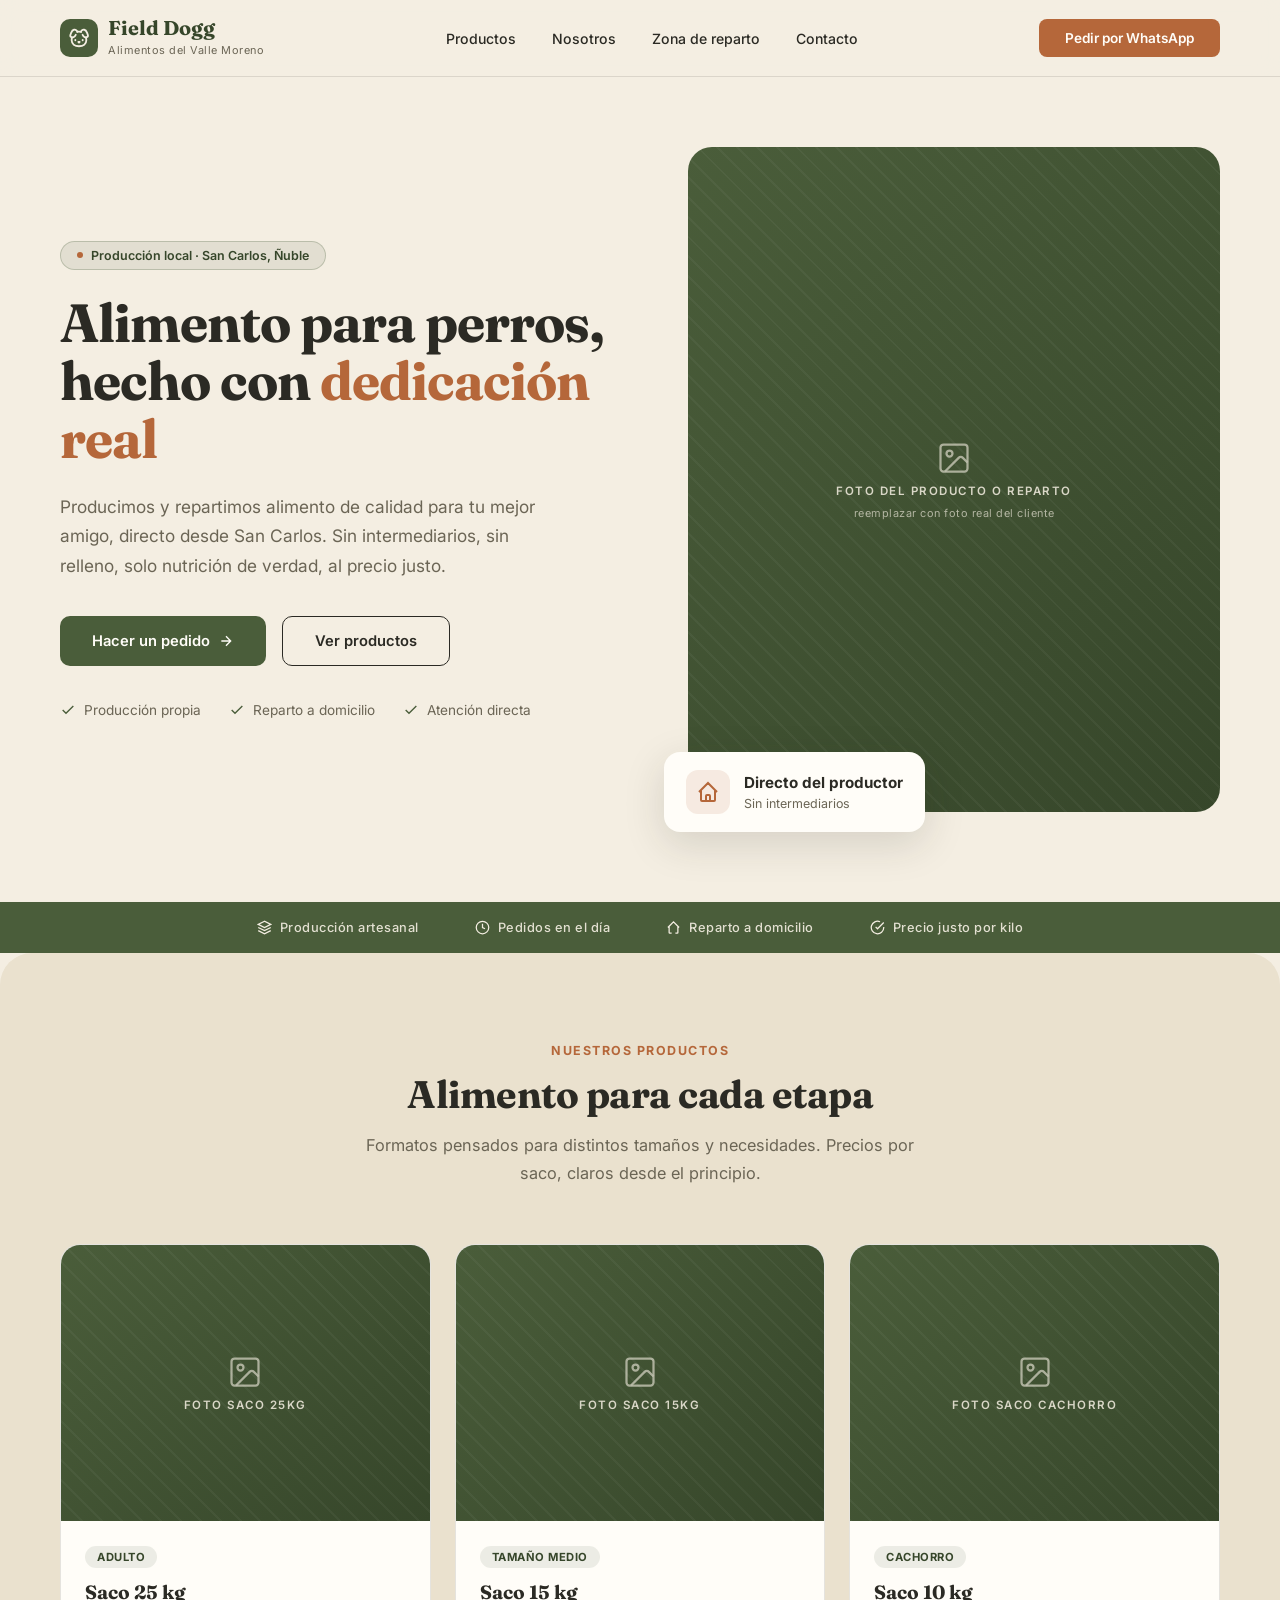
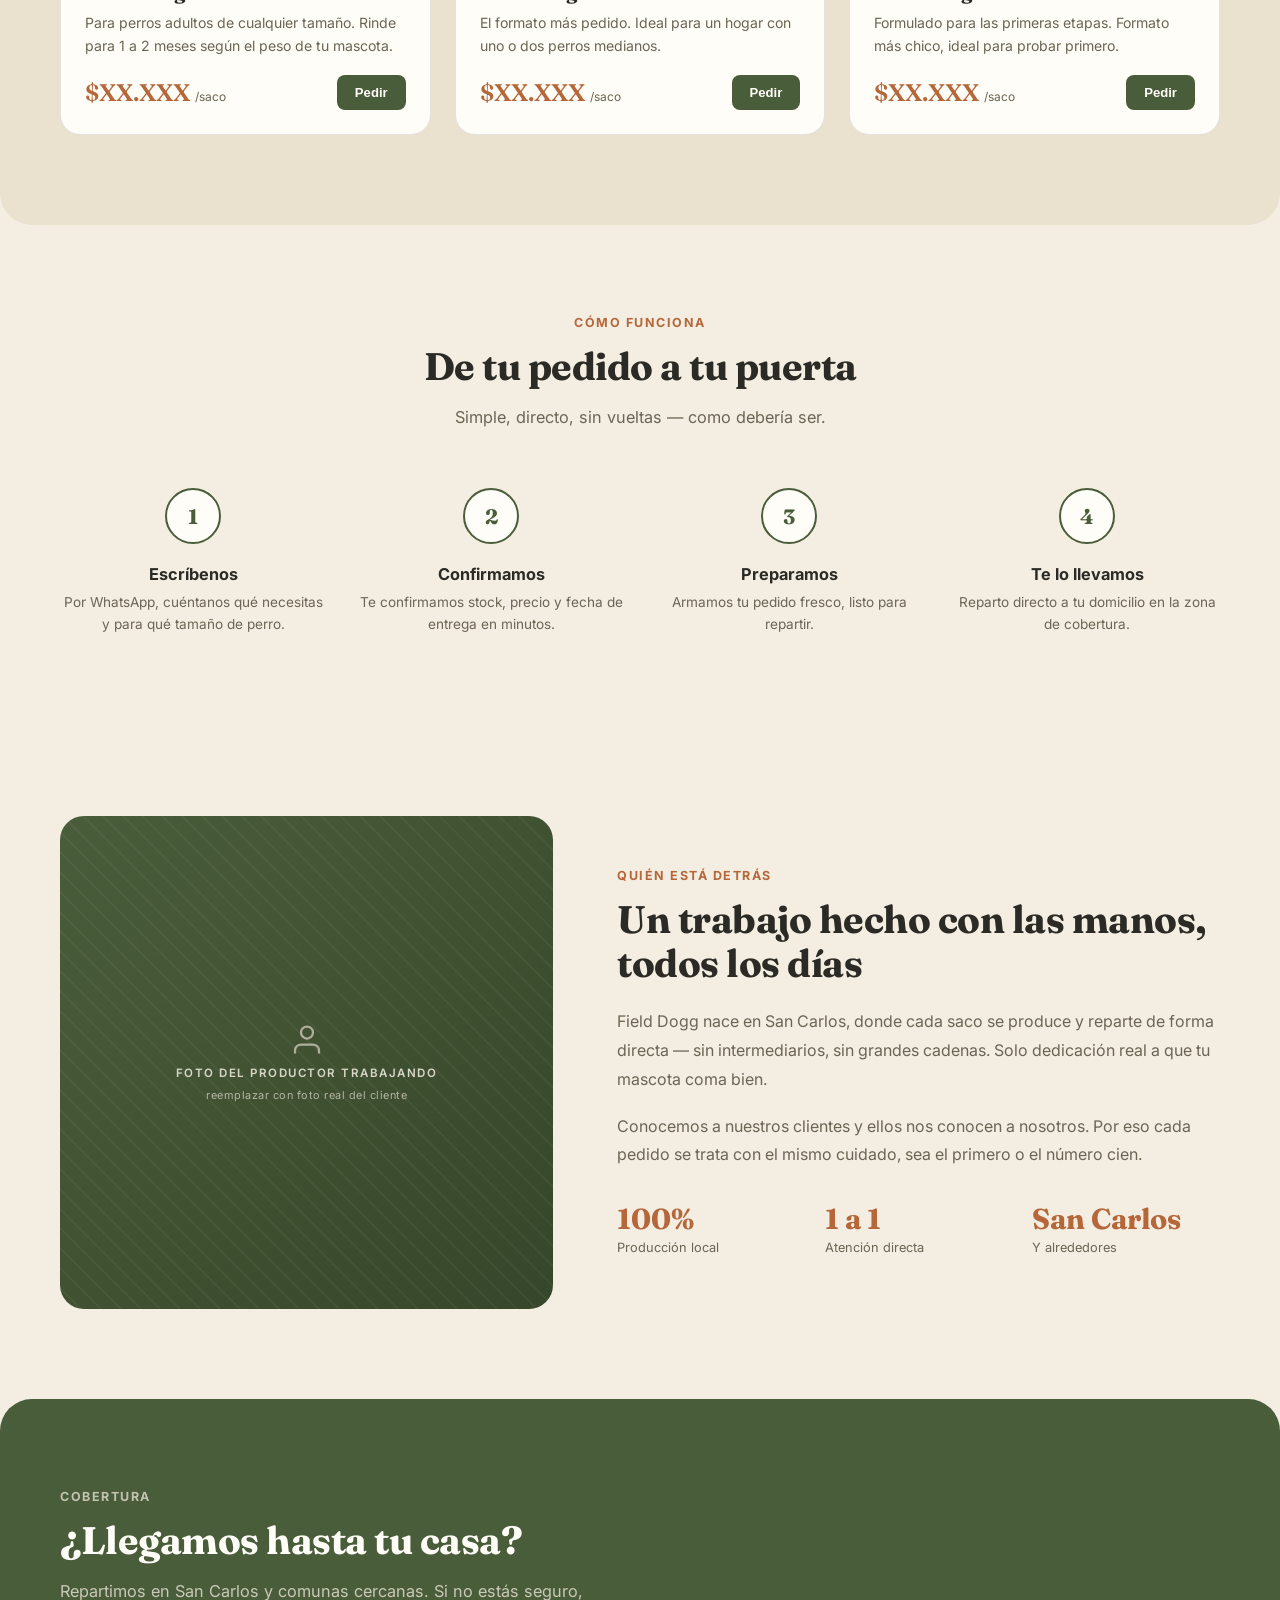
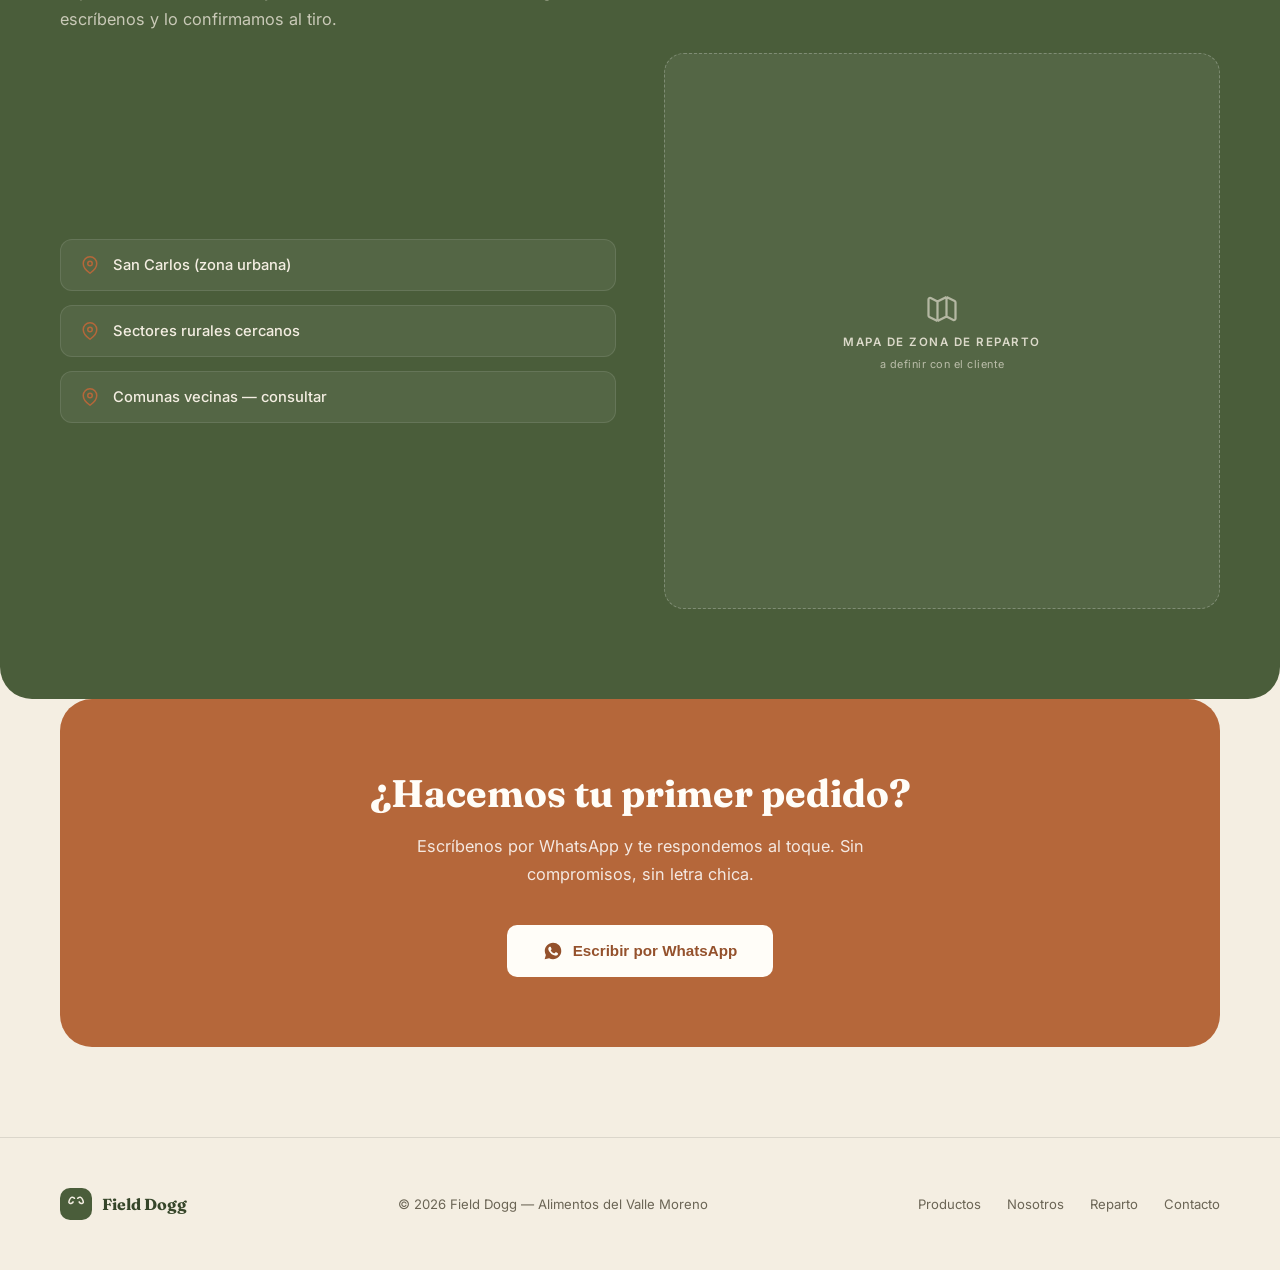
==== commit 9b88506d: "." ====
--- a/index.html
+++ b/index.html
@@ -39,7 +39,7 @@
   <div class="hero-content">
     <div class="hero-eyebrow"><div class="dot"></div> Producción local · San Carlos, Ñuble</div>
     <h1>Alimento para perros, hecho con <em>dedicación real</em></h1>
-    <p>Producimos y repartimos alimento de calidad para tu mejor amigo, directo desde San Carlos. Sin intermediarios, sin relleno — solo nutrición de verdad, al precio justo.</p>
+    <p>Producimos y repartimos alimento de calidad para tu mejor amigo, directo desde San Carlos. Sin intermediarios, sin relleno, solo nutrición de verdad, al precio justo.</p>
     <div class="hero-actions">
       <button class="btn-primary">
         Hacer un pedido
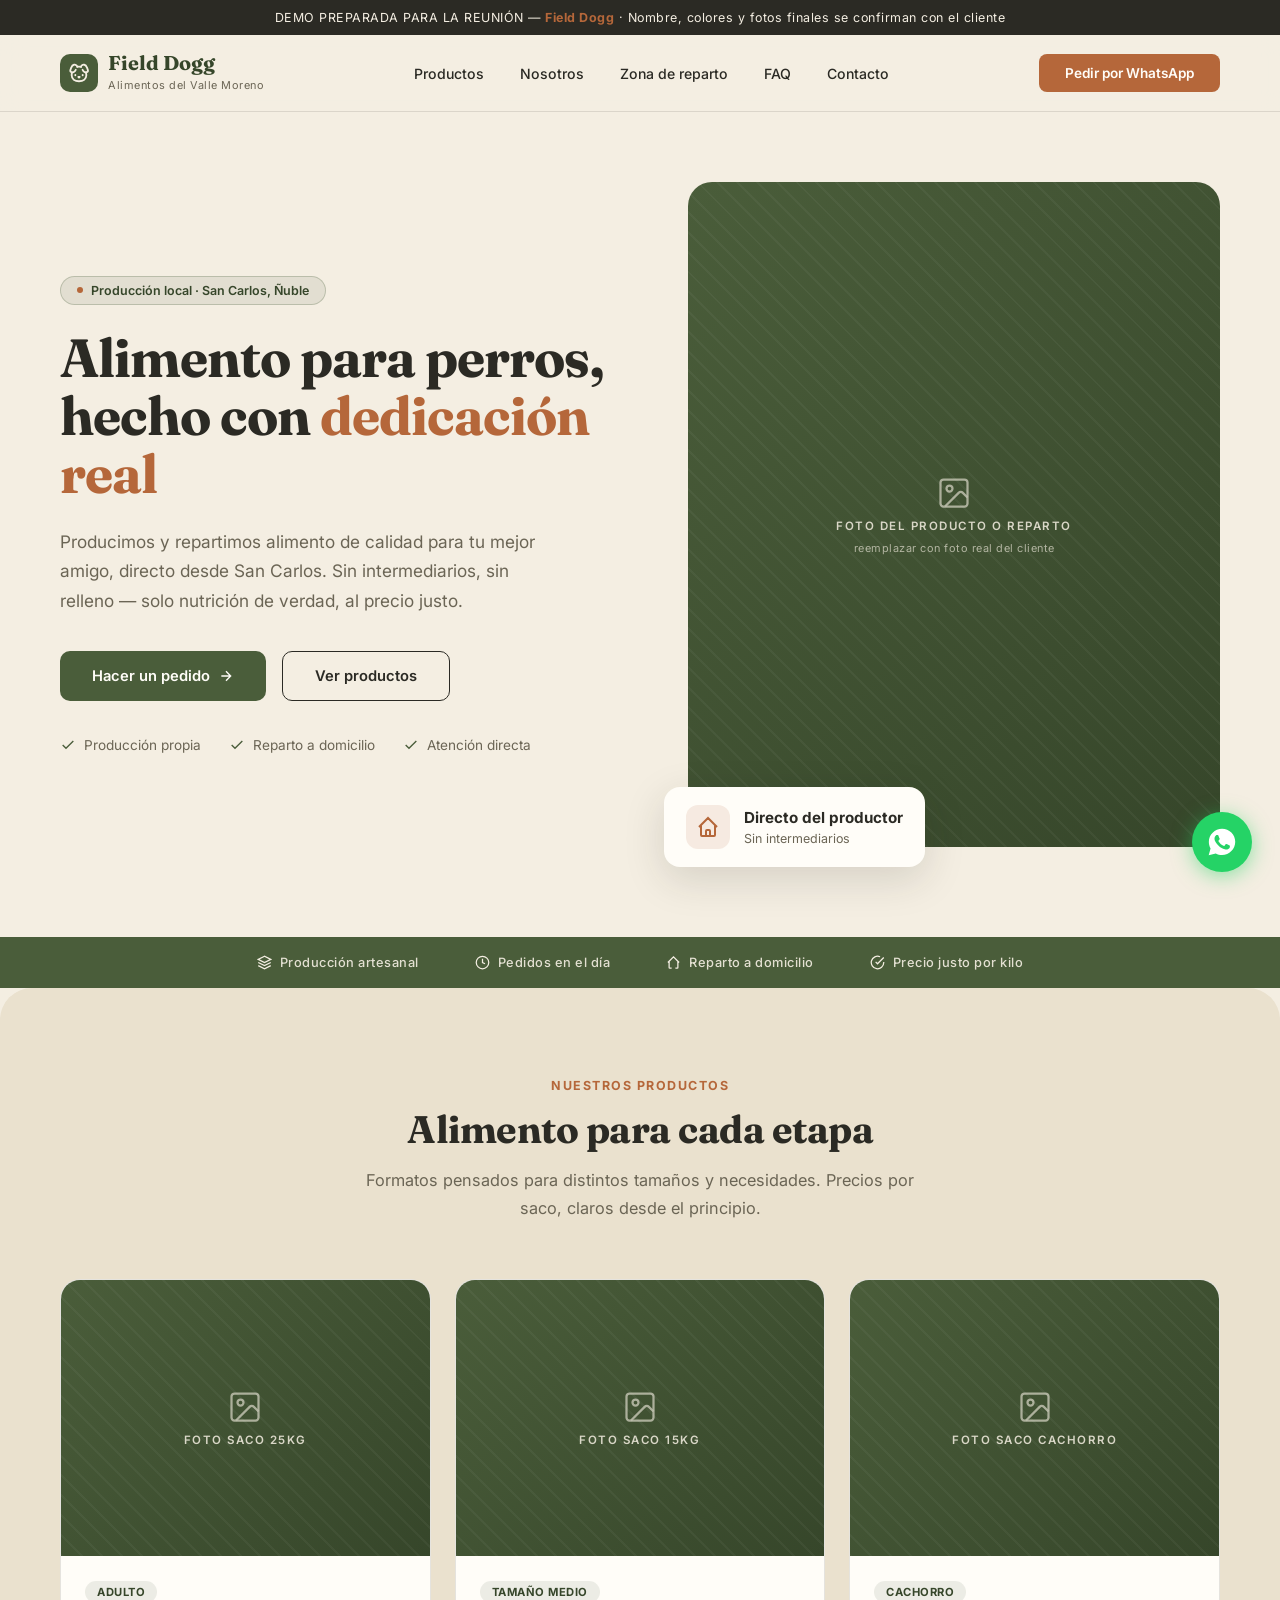
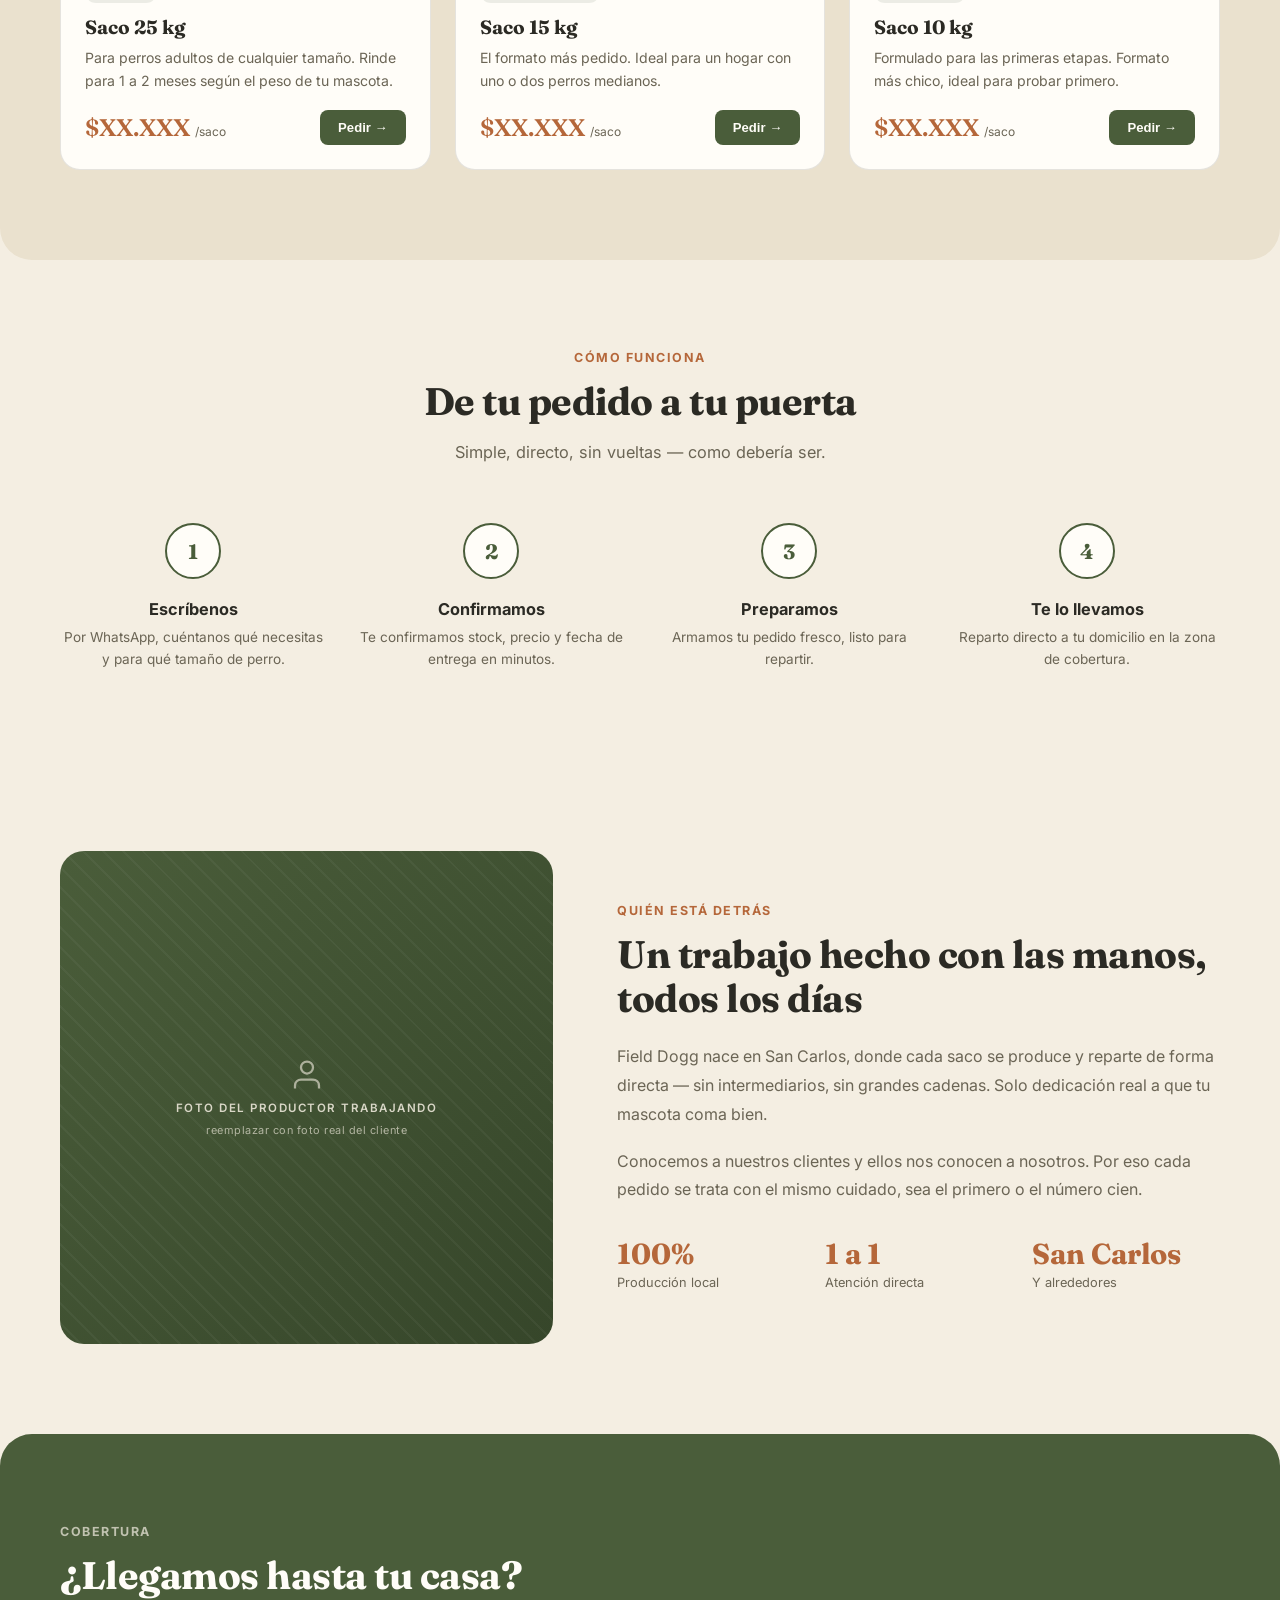
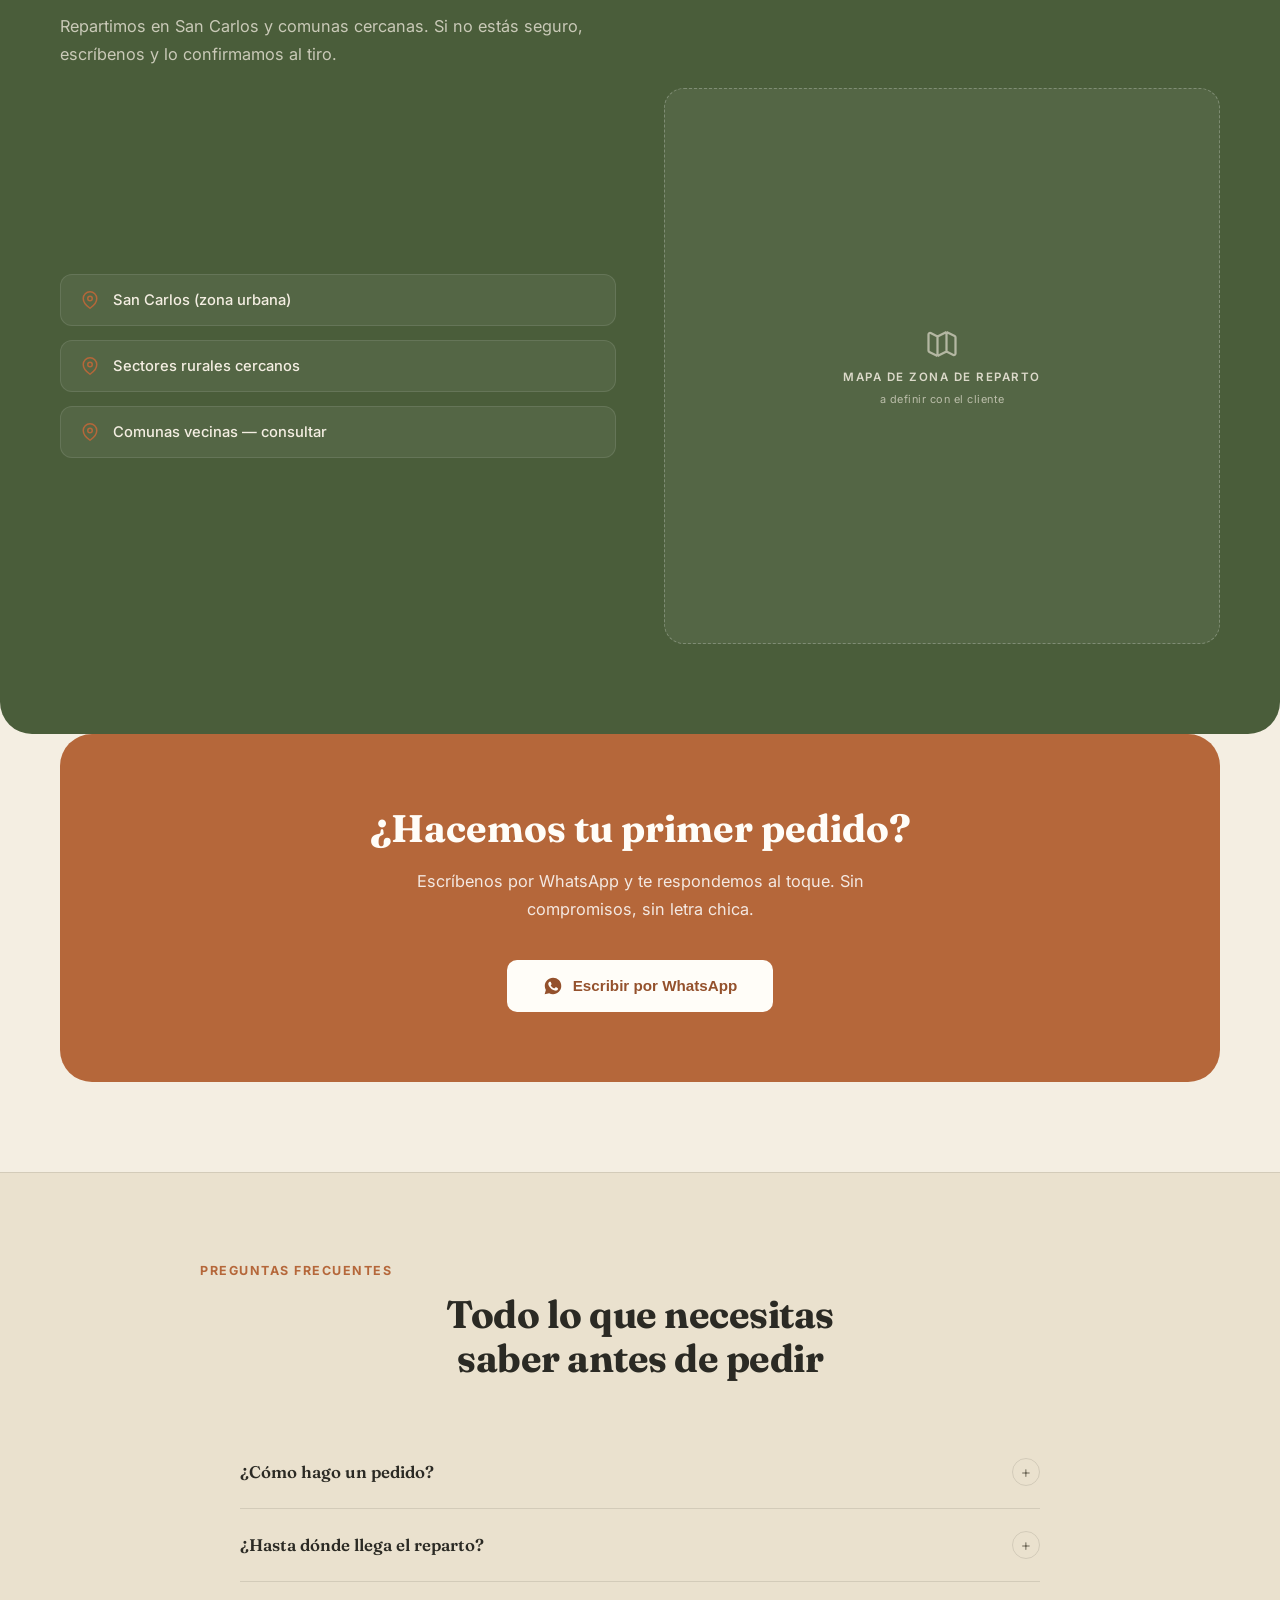
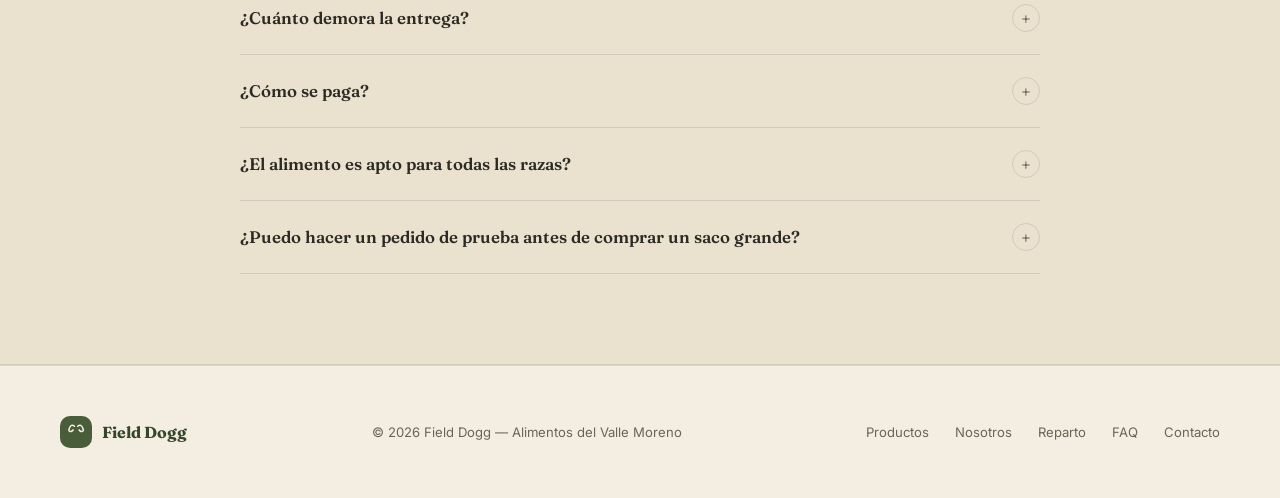
==== commit b6afc7fa: "mejora completa de index mejora de index con wsp e instrucciones" ====
--- a/index.html
+++ b/index.html
@@ -3,21 +3,393 @@
 <head>
 <meta charset="UTF-8">
 <meta name="viewport" content="width=device-width, initial-scale=1.0">
-<title>Field Dogg — Alimento para perros, directo del productor</title>
-<link rel="stylesheet" href="field_dogg.css">
+<title>Field Dogg — Alimento natural para perros | San Carlos, Ñuble</title>
+
+<!-- SEO -->
+<meta name="description" content="Alimento natural para perros, producido y repartido directo desde San Carlos, Ñuble. Sin intermediarios, precio justo, reparto a domicilio. Pide por WhatsApp.">
+<meta name="keywords" content="alimento perros San Carlos, comida perros Ñuble, alimento natural perros, food para perros San Carlos, comida para mascotas San Carlos">
+<meta name="author" content="Field Dogg — Alimentos del Valle Moreno">
+
+<!-- Open Graph (se ve bien al compartir por WhatsApp) -->
+<meta property="og:title" content="Field Dogg — Alimento natural para perros">
+<meta property="og:description" content="Producción local en San Carlos, Ñuble. Sin intermediarios, precio justo, reparto a domicilio. Escríbenos por WhatsApp.">
+<meta property="og:type" content="website">
+<meta property="og:locale" content="es_CL">
+
+<!-- WhatsApp preview -->
+<meta property="og:image:width" content="1200">
+<meta property="og:image:height" content="630">
+<style>
+@import url('https://fonts.googleapis.com/css2?family=Fraunces:ital,opsz,wght@0,9..144,400;0,9..144,600;0,9..144,700;1,9..144,400&family=Inter:wght@400;500;600;700&display=swap');
+
+:root {
+  --cream: #F4EEE2;
+  --cream-dark: #EAE1CE;
+  --olive: #4A5D3A;
+  --olive-dark: #36462A;
+  --terracotta: #B5673A;
+  --terracotta-dark: #94512C;
+  --ink: #2B2A24;
+  --ink-muted: #6B6555;
+  --border: rgba(43,42,36,0.12);
+  --white: #FFFDF8;
+}
+
+*, *::before, *::after { box-sizing: border-box; margin: 0; padding: 0; }
+html { scroll-behavior: smooth; }
+body {
+  background: var(--cream);
+  color: var(--ink);
+  font-family: 'Inter', sans-serif;
+  overflow-x: hidden;
+}
+h1, h2, h3 { font-family: 'Fraunces', serif; }
+
+/* PLACEHOLDER STYLE — marca visual de que esta imagen se reemplaza */
+.ph-img {
+  position: relative;
+  background: linear-gradient(135deg, var(--olive) 0%, var(--olive-dark) 100%);
+  display: flex; align-items: center; justify-content: center;
+  overflow: hidden;
+}
+.ph-img::before {
+  content: '';
+  position: absolute; inset: 0;
+  background-image: repeating-linear-gradient(45deg, rgba(255,255,255,0.04) 0px, rgba(255,255,255,0.04) 2px, transparent 2px, transparent 14px);
+}
+.ph-label {
+  position: relative; z-index: 1;
+  display: flex; flex-direction: column; align-items: center; gap: 8px;
+  color: rgba(244,238,226,0.85);
+  text-align: center; padding: 20px;
+}
+.ph-label svg { width: 36px; height: 36px; opacity: 0.7; }
+.ph-label span {
+  font-family: 'Inter', sans-serif; font-size: 0.72rem;
+  letter-spacing: 1.5px; text-transform: uppercase; font-weight: 600;
+}
+.ph-label small { font-size: 0.68rem; opacity: 0.75; font-weight: 400; letter-spacing: 0.5px; }
+
+/* NAV */
+nav {
+  position: sticky; top: 0; z-index: 100;
+  padding: 18px 60px;
+  display: flex; align-items: center; justify-content: space-between;
+  background: rgba(244,238,226,0.92);
+  backdrop-filter: blur(12px);
+  border-bottom: 1px solid var(--border);
+}
+.nav-logo { display: flex; align-items: center; gap: 10px; }
+.nav-logo-mark {
+  width: 38px; height: 38px; border-radius: 10px;
+  background: var(--olive);
+  display: flex; align-items: center; justify-content: center;
+}
+.nav-logo-mark svg { width: 22px; height: 22px; stroke: var(--cream); }
+.nav-logo-text h1 { font-size: 1.25rem; font-weight: 700; color: var(--olive-dark); line-height: 1; }
+.nav-logo-text span { font-size: 0.68rem; color: var(--ink-muted); letter-spacing: 0.5px; }
+.nav-links { display: flex; gap: 36px; list-style: none; }
+.nav-links a {
+  color: var(--ink); text-decoration: none; font-size: 0.88rem; font-weight: 500;
+  transition: color 0.25s;
+}
+.nav-links a:hover { color: var(--terracotta); }
+.nav-cta {
+  padding: 11px 26px; background: var(--terracotta); border: none; border-radius: 8px;
+  color: var(--white); font-family: 'Inter', sans-serif; font-weight: 600; font-size: 0.85rem;
+  cursor: pointer; transition: background 0.25s;
+}
+.nav-cta:hover { background: var(--terracotta-dark); }
+
+/* HERO */
+.hero {
+  display: grid; grid-template-columns: 1.05fr 0.95fr;
+  align-items: center; gap: 40px;
+  padding: 70px 60px 90px;
+  max-width: 1320px; margin: 0 auto;
+}
+.hero-eyebrow {
+  display: inline-flex; align-items: center; gap: 8px;
+  padding: 6px 16px; border-radius: 50px;
+  background: rgba(74,93,58,0.1); border: 1px solid rgba(74,93,58,0.25);
+  font-size: 0.78rem; font-weight: 600; color: var(--olive-dark);
+  margin-bottom: 24px;
+}
+.hero-eyebrow .dot { width: 6px; height: 6px; border-radius: 50%; background: var(--terracotta); }
+.hero h1 {
+  font-size: clamp(2.4rem, 4.2vw, 3.6rem); font-weight: 700; line-height: 1.08;
+  letter-spacing: -1px; color: var(--ink); margin-bottom: 24px;
+}
+.hero h1 em { font-style: normal; color: var(--terracotta); }
+.hero p {
+  font-size: 1.08rem; color: var(--ink-muted); line-height: 1.7;
+  max-width: 480px; margin-bottom: 36px;
+}
+.hero-actions { display: flex; gap: 16px; flex-wrap: wrap; margin-bottom: 36px; }
+.btn-primary {
+  padding: 15px 32px; background: var(--olive); border: none; border-radius: 10px;
+  color: var(--white); font-family: 'Inter', sans-serif; font-weight: 600; font-size: 0.92rem;
+  cursor: pointer; transition: background 0.25s, transform 0.2s;
+  display: inline-flex; align-items: center; gap: 8px;
+}
+.btn-primary:hover { background: var(--olive-dark); transform: translateY(-2px); }
+.btn-secondary {
+  padding: 15px 32px; background: transparent; border: 1.5px solid var(--ink); border-radius: 10px;
+  color: var(--ink); font-family: 'Inter', sans-serif; font-weight: 600; font-size: 0.92rem;
+  cursor: pointer; transition: background 0.25s;
+}
+.btn-secondary:hover { background: rgba(43,42,36,0.06); }
+.hero-trust { display: flex; gap: 28px; flex-wrap: wrap; }
+.trust-item { display: flex; align-items: center; gap: 8px; font-size: 0.85rem; color: var(--ink-muted); }
+.trust-item svg { width: 16px; height: 16px; stroke: var(--olive); flex-shrink: 0; }
+
+.hero-visual { position: relative; }
+.hero-img {
+  width: 100%; aspect-ratio: 4/5; border-radius: 24px;
+}
+.hero-badge {
+  position: absolute; bottom: -20px; left: -24px;
+  background: var(--white); border-radius: 16px; padding: 18px 22px;
+  box-shadow: 0 12px 40px rgba(43,42,36,0.15);
+  display: flex; align-items: center; gap: 14px;
+}
+.hero-badge-icon {
+  width: 44px; height: 44px; border-radius: 12px; background: rgba(181,103,58,0.12);
+  display: flex; align-items: center; justify-content: center;
+}
+.hero-badge-icon svg { width: 24px; height: 24px; stroke: var(--terracotta); }
+.hero-badge strong { display: block; font-size: 0.95rem; color: var(--ink); }
+.hero-badge span { font-size: 0.78rem; color: var(--ink-muted); }
+
+/* TRUST STRIP */
+.trust-strip {
+  background: var(--olive); padding: 18px 60px;
+  display: flex; justify-content: center; gap: 56px; flex-wrap: wrap;
+}
+.trust-strip span {
+  color: rgba(244,238,226,0.9); font-size: 0.8rem; font-weight: 500;
+  letter-spacing: 0.5px; display: flex; align-items: center; gap: 8px;
+}
+.trust-strip svg { width: 15px; height: 15px; stroke: var(--cream); }
+
+/* SECTION GENERAL */
+section { padding: 90px 60px; max-width: 1320px; margin: 0 auto; }
+.section-eyebrow {
+  font-size: 0.78rem; font-weight: 700; letter-spacing: 1.5px; text-transform: uppercase;
+  color: var(--terracotta); margin-bottom: 14px;
+}
+.section-title {
+  font-size: clamp(1.8rem, 3vw, 2.6rem); font-weight: 700; color: var(--ink);
+  letter-spacing: -0.5px; margin-bottom: 16px; line-height: 1.15;
+}
+.section-sub { font-size: 1.02rem; color: var(--ink-muted); line-height: 1.7; max-width: 560px; }
+
+/* PRODUCTOS */
+.products-section { background: var(--cream-dark); border-radius: 32px; }
+.products-header { text-align: center; max-width: 600px; margin: 0 auto 56px; }
+.products-header .section-sub { margin: 0 auto; }
+.products-grid {
+  display: grid; grid-template-columns: repeat(3, 1fr); gap: 24px;
+}
+.product-card {
+  background: var(--white); border-radius: 20px; overflow: hidden;
+  border: 1px solid var(--border);
+  transition: transform 0.3s, box-shadow 0.3s;
+}
+.product-card:hover { transform: translateY(-6px); box-shadow: 0 16px 40px rgba(43,42,36,0.1); }
+.product-img { aspect-ratio: 4/3; }
+.product-body { padding: 24px; }
+.product-tag {
+  display: inline-block; padding: 4px 12px; border-radius: 50px;
+  background: rgba(74,93,58,0.1); color: var(--olive-dark);
+  font-size: 0.7rem; font-weight: 700; letter-spacing: 0.5px; text-transform: uppercase;
+  margin-bottom: 12px;
+}
+.product-body h3 { font-size: 1.2rem; font-weight: 700; color: var(--ink); margin-bottom: 8px; }
+.product-body p { font-size: 0.88rem; color: var(--ink-muted); line-height: 1.6; margin-bottom: 18px; }
+.product-footer { display: flex; align-items: center; justify-content: space-between; }
+.product-price { font-family: 'Fraunces', serif; font-size: 1.5rem; font-weight: 600; color: var(--terracotta); }
+.product-price span { font-family: 'Inter', sans-serif; font-size: 0.75rem; color: var(--ink-muted); font-weight: 400; }
+.product-btn {
+  padding: 10px 18px; background: var(--olive); border: none; border-radius: 8px;
+  color: var(--white); font-size: 0.82rem; font-weight: 600; cursor: pointer;
+}
+
+/* PROCESO */
+.process-grid {
+  display: grid; grid-template-columns: repeat(4, 1fr); gap: 32px; margin-top: 56px;
+}
+.process-step { text-align: center; }
+.process-num {
+  width: 56px; height: 56px; border-radius: 50%; background: var(--white);
+  border: 2px solid var(--olive); display: flex; align-items: center; justify-content: center;
+  margin: 0 auto 20px; font-family: 'Fraunces', serif; font-weight: 700; font-size: 1.3rem;
+  color: var(--olive);
+}
+.process-step h4 { font-size: 1.02rem; font-weight: 700; margin-bottom: 8px; color: var(--ink); }
+.process-step p { font-size: 0.85rem; color: var(--ink-muted); line-height: 1.6; }
+
+/* SOBRE NOSOTROS */
+.about-section { display: grid; grid-template-columns: 0.9fr 1.1fr; gap: 64px; align-items: center; }
+.about-img { aspect-ratio: 1/1; border-radius: 24px; }
+.about-content h2 { margin-bottom: 22px; }
+.about-content p { font-size: 1rem; color: var(--ink-muted); line-height: 1.8; margin-bottom: 18px; }
+.about-stats { display: grid; grid-template-columns: repeat(3, 1fr); gap: 20px; margin-top: 32px; }
+.about-stat strong { display: block; font-family: 'Fraunces', serif; font-size: 1.8rem; color: var(--terracotta); }
+.about-stat span { font-size: 0.8rem; color: var(--ink-muted); }
+
+/* ZONA DE REPARTO */
+.zone-section { background: var(--olive); border-radius: 32px; color: var(--cream); }
+.zone-section .section-eyebrow { color: rgba(244,238,226,0.7); }
+.zone-section .section-title { color: var(--white); }
+.zone-section .section-sub { color: rgba(244,238,226,0.75); }
+.zone-grid { display: grid; grid-template-columns: 1fr 1fr; gap: 48px; align-items: center; margin-top: 20px; }
+.zone-list { display: flex; flex-direction: column; gap: 14px; }
+.zone-item {
+  display: flex; align-items: center; gap: 14px; padding: 16px 20px;
+  background: rgba(255,255,255,0.06); border-radius: 12px; border: 1px solid rgba(255,255,255,0.1);
+}
+.zone-item svg { width: 18px; height: 18px; stroke: var(--terracotta); flex-shrink: 0; }
+.zone-item span { font-size: 0.92rem; font-weight: 500; }
+.zone-map { aspect-ratio: 1/1; border-radius: 20px; background: rgba(255,255,255,0.06); border: 1px dashed rgba(255,255,255,0.25); }
+
+/* WHATSAPP CTA */
+.wa-section {
+  background: var(--terracotta); border-radius: 32px; text-align: center;
+  padding: 70px 60px;
+}
+.wa-section h2 { color: var(--white); font-size: clamp(1.8rem, 3vw, 2.6rem); margin-bottom: 16px; }
+.wa-section p { color: rgba(255,255,255,0.85); font-size: 1.02rem; max-width: 520px; margin: 0 auto 36px; line-height: 1.7; }
+.wa-btn {
+  display: inline-flex; align-items: center; gap: 10px;
+  padding: 16px 36px; background: var(--white); border: none; border-radius: 10px;
+  color: var(--terracotta-dark); font-weight: 700; font-size: 0.95rem; cursor: pointer;
+}
+.wa-btn svg { width: 20px; height: 20px; }
+
+/* FOOTER */
+footer {
+  padding: 50px 60px; display: flex; align-items: center; justify-content: space-between;
+  border-top: 1px solid var(--border); flex-wrap: wrap; gap: 20px;
+}
+.footer-copy { font-size: 0.82rem; color: var(--ink-muted); }
+.footer-links { display: flex; gap: 26px; }
+.footer-links a { font-size: 0.82rem; color: var(--ink-muted); text-decoration: none; }
+.footer-links a:hover { color: var(--terracotta); }
+
+/* DEMO BANNER */
+.demo-banner {
+  background: var(--ink); color: var(--cream);
+  text-align: center; padding: 10px 20px;
+  font-size: 0.78rem; letter-spacing: 0.5px;
+}
+.demo-banner strong { color: var(--terracotta); }
+
+/* WHATSAPP FLOTANTE */
+.wa-float {
+  position: fixed; bottom: 28px; right: 28px; z-index: 999;
+  width: 60px; height: 60px; border-radius: 50%;
+  background: #25D366;
+  display: flex; align-items: center; justify-content: center;
+  box-shadow: 0 4px 20px rgba(37,211,102,0.5);
+  cursor: pointer; border: none;
+  transition: transform 0.2s ease, box-shadow 0.2s ease;
+  animation: waPulse 2.5s ease infinite;
+}
+.wa-float:hover {
+  transform: scale(1.1);
+  box-shadow: 0 6px 28px rgba(37,211,102,0.65);
+}
+.wa-float svg { width: 32px; height: 32px; fill: white; }
+.wa-float-label {
+  position: absolute; right: 72px; top: 50%;
+  transform: translateY(-50%);
+  background: var(--ink); color: var(--white);
+  padding: 8px 14px; border-radius: 8px;
+  font-size: 0.78rem; font-weight: 500;
+  white-space: nowrap;
+  opacity: 0; pointer-events: none;
+  transition: opacity 0.2s ease;
+}
+.wa-float-label::after {
+  content: '';
+  position: absolute; top: 50%; right: -6px;
+  transform: translateY(-50%);
+  border: 6px solid transparent;
+  border-left-color: var(--ink);
+  border-right: none;
+}
+.wa-float:hover .wa-float-label { opacity: 1; }
+@keyframes waPulse {
+  0%,100% { box-shadow: 0 4px 20px rgba(37,211,102,0.5); }
+  50% { box-shadow: 0 4px 32px rgba(37,211,102,0.8), 0 0 0 8px rgba(37,211,102,0.12); }
+}
+
+/* FAQ */
+.faq-section { background: var(--cream-dark); border-top: 1px solid var(--border); border-bottom: 1px solid var(--border); }
+.faq-grid { max-width: 800px; margin: 56px auto 0; display: flex; flex-direction: column; gap: 0; }
+.faq-item {
+  border-bottom: 1px solid var(--border);
+  overflow: hidden;
+}
+.faq-question {
+  width: 100%; background: none; border: none;
+  padding: 22px 0; cursor: pointer;
+  display: flex; align-items: center; justify-content: space-between;
+  font-family: 'Fraunces', serif; font-size: 1.05rem;
+  font-weight: 600; color: var(--ink); text-align: left;
+  transition: color 0.2s;
+}
+.faq-question:hover { color: var(--olive); }
+.faq-icon {
+  width: 28px; height: 28px; border-radius: 50%;
+  border: 1px solid var(--border);
+  display: flex; align-items: center; justify-content: center;
+  flex-shrink: 0; margin-left: 16px;
+  font-size: 1.1rem; color: var(--ink-muted);
+  transition: transform 0.25s ease, background 0.2s, border-color 0.2s;
+}
+.faq-item.open .faq-icon {
+  transform: rotate(45deg);
+  background: var(--olive); border-color: var(--olive); color: white;
+}
+.faq-answer {
+  max-height: 0; overflow: hidden;
+  transition: max-height 0.35s ease, padding 0.25s ease;
+  font-size: 0.9rem; color: var(--ink-muted); line-height: 1.75;
+  padding: 0;
+}
+.faq-item.open .faq-answer { max-height: 300px; padding-bottom: 20px; }
+@media (max-width: 1000px) {
+  nav { padding: 16px 24px; }
+  .nav-links { display: none; }
+  .hero { grid-template-columns: 1fr; padding: 50px 24px 70px; }
+  .hero p { max-width: 100%; }
+  section { padding: 60px 24px; }
+  .products-grid { grid-template-columns: 1fr; }
+  .process-grid { grid-template-columns: 1fr 1fr; }
+  .about-section { grid-template-columns: 1fr; }
+  .zone-grid { grid-template-columns: 1fr; }
+  .trust-strip { gap: 20px; padding: 16px 24px; }
+  footer { flex-direction: column; text-align: center; }
+}
+</style>
 </head>
 <body>
 
-<!-- ─── NAV ─── -->
+<div class="demo-banner">DEMO PREPARADA PARA LA REUNIÓN — <strong>Field Dogg</strong> · Nombre, colores y fotos finales se confirman con el cliente</div>
+
+<!-- NAV -->
 <nav>
   <div class="nav-logo">
     <div class="nav-logo-mark">
       <svg viewBox="0 0 24 24" fill="none" stroke-width="2" stroke-linecap="round" stroke-linejoin="round">
-        <path d="M10 5.172C10 3.782 8.423 2.679 6.5 3c-2.823.47-4.113 6.006-4 7 .08.703 1.725 1.722 3.656 1 1.261-.472 1.96-1.45 2.344-2.5"/>
-        <path d="M14.267 5.172c0-1.39 1.577-2.493 3.5-2.172 2.823.47 4.113 6.006 4 7-.08.703-1.725 1.722-3.656 1-1.261-.472-1.855-1.45-2.239-2.5"/>
-        <path d="M8 14v.5"/><path d="M16 14v.5"/>
-        <path d="M11.25 16.25h1.5L12 17l-.75-.75Z"/>
-        <path d="M4.42 11.247A13.152 13.152 0 0 0 4 14.556C4 18.728 7.582 21 12 21s8-2.272 8-6.444c0-1.061-.162-2.2-.493-3.309m-9.243-6.082A8.801 8.801 0 0 1 12 5c.78 0 1.5.108 2.161.306"/>
+        <path d="M10 5.172C10 3.782 8.423 2.679 6.5 3c-2.823.47-4.113 6.006-4 7 .08.703 1.725 1.722 3.656 1 1.261-.472 1.96-1.45 2.344-2.5"></path>
+        <path d="M14.267 5.172c0-1.39 1.577-2.493 3.5-2.172 2.823.47 4.113 6.006 4 7-.08.703-1.725 1.722-3.656 1-1.261-.472-1.855-1.45-2.239-2.5"></path>
+        <path d="M8 14v.5"></path>
+        <path d="M16 14v.5"></path>
+        <path d="M11.25 16.25h1.5L12 17l-.75-.75Z"></path>
+        <path d="M4.42 11.247A13.152 13.152 0 0 0 4 14.556C4 18.728 7.582 21 12 21s8-2.272 8-6.444c0-1.061-.162-2.2-.493-3.309m-9.243-6.082A8.801 8.801 0 0 1 12 5c.78 0 1.5.108 2.161.306"></path>
       </svg>
     </div>
     <div class="nav-logo-text">
@@ -29,17 +401,18 @@
     <li><a href="#productos">Productos</a></li>
     <li><a href="#nosotros">Nosotros</a></li>
     <li><a href="#reparto">Zona de reparto</a></li>
+    <li><a href="#faq">FAQ</a></li>
     <li><a href="#contacto">Contacto</a></li>
   </ul>
   <button class="nav-cta">Pedir por WhatsApp</button>
 </nav>
 
-<!-- ─── HERO ─── -->
+<!-- HERO -->
 <section class="hero">
   <div class="hero-content">
     <div class="hero-eyebrow"><div class="dot"></div> Producción local · San Carlos, Ñuble</div>
     <h1>Alimento para perros, hecho con <em>dedicación real</em></h1>
-    <p>Producimos y repartimos alimento de calidad para tu mejor amigo, directo desde San Carlos. Sin intermediarios, sin relleno, solo nutrición de verdad, al precio justo.</p>
+    <p>Producimos y repartimos alimento de calidad para tu mejor amigo, directo desde San Carlos. Sin intermediarios, sin relleno — solo nutrición de verdad, al precio justo.</p>
     <div class="hero-actions">
       <button class="btn-primary">
         Hacer un pedido
@@ -48,22 +421,12 @@
       <button class="btn-secondary">Ver productos</button>
     </div>
     <div class="hero-trust">
-      <div class="trust-item">
-        <svg viewBox="0 0 24 24" fill="none" stroke-width="2"><path d="M20 6L9 17l-5-5"/></svg>
-        Producción propia
-      </div>
-      <div class="trust-item">
-        <svg viewBox="0 0 24 24" fill="none" stroke-width="2"><path d="M20 6L9 17l-5-5"/></svg>
-        Reparto a domicilio
-      </div>
-      <div class="trust-item">
-        <svg viewBox="0 0 24 24" fill="none" stroke-width="2"><path d="M20 6L9 17l-5-5"/></svg>
-        Atención directa
-      </div>
+      <div class="trust-item"><svg viewBox="0 0 24 24" fill="none" stroke-width="2"><path d="M20 6L9 17l-5-5"/></svg> Producción propia</div>
+      <div class="trust-item"><svg viewBox="0 0 24 24" fill="none" stroke-width="2"><path d="M20 6L9 17l-5-5"/></svg> Reparto a domicilio</div>
+      <div class="trust-item"><svg viewBox="0 0 24 24" fill="none" stroke-width="2"><path d="M20 6L9 17l-5-5"/></svg> Atención directa</div>
     </div>
   </div>
   <div class="hero-visual">
-    <!-- REEMPLAZAR: foto del producto o del productor repartiendo -->
     <div class="ph-img hero-img">
       <div class="ph-label">
         <svg viewBox="0 0 24 24" fill="none" stroke="currentColor" stroke-width="1.5"><rect x="3" y="3" width="18" height="18" rx="2"/><circle cx="9" cy="9" r="2"/><path d="m21 15-3.086-3.086a2 2 0 0 0-2.828 0L6 21"/></svg>
@@ -83,27 +446,15 @@
   </div>
 </section>
 
-<!-- ─── TRUST STRIP ─── -->
+<!-- TRUST STRIP -->
 <div class="trust-strip">
-  <span>
-    <svg viewBox="0 0 24 24" fill="none" stroke="currentColor" stroke-width="2"><path d="M12 2L2 7l10 5 10-5-10-5z"/><path d="M2 17l10 5 10-5"/><path d="M2 12l10 5 10-5"/></svg>
-    Producción artesanal
-  </span>
-  <span>
-    <svg viewBox="0 0 24 24" fill="none" stroke="currentColor" stroke-width="2"><circle cx="12" cy="12" r="10"/><path d="M12 6v6l4 2"/></svg>
-    Pedidos en el día
-  </span>
-  <span>
-    <svg viewBox="0 0 24 24" fill="none" stroke="currentColor" stroke-width="2"><path d="M3 12l2-2m0 0l7-7 7 7M5 10v10a1 1 0 001 1h3m10-11l2 2m-2-2v10a1 1 0 01-1 1h-3"/></svg>
-    Reparto a domicilio
-  </span>
-  <span>
-    <svg viewBox="0 0 24 24" fill="none" stroke="currentColor" stroke-width="2"><path d="M22 11.08V12a10 10 0 11-5.93-9.14"/><path d="M22 4L12 14.01l-3-3"/></svg>
-    Precio justo por kilo
-  </span>
+  <span><svg viewBox="0 0 24 24" fill="none" stroke="currentColor" stroke-width="2"><path d="M12 2L2 7l10 5 10-5-10-5z"/><path d="M2 17l10 5 10-5"/><path d="M2 12l10 5 10-5"/></svg> Producción artesanal</span>
+  <span><svg viewBox="0 0 24 24" fill="none" stroke="currentColor" stroke-width="2"><circle cx="12" cy="12" r="10"/><path d="M12 6v6l4 2"/></svg> Pedidos en el día</span>
+  <span><svg viewBox="0 0 24 24" fill="none" stroke="currentColor" stroke-width="2"><path d="M3 12l2-2m0 0l7-7 7 7M5 10v10a1 1 0 001 1h3m10-11l2 2m-2-2v10a1 1 0 01-1 1h-3"/></svg> Reparto a domicilio</span>
+  <span><svg viewBox="0 0 24 24" fill="none" stroke="currentColor" stroke-width="2"><path d="M22 11.08V12a10 10 0 11-5.93-9.14"/><path d="M22 4L12 14.01l-3-3"/></svg> Precio justo por kilo</span>
 </div>
 
-<!-- ─── PRODUCTOS ─── -->
+<!-- PRODUCTOS -->
 <section class="products-section" id="productos">
   <div class="products-header">
     <div class="section-eyebrow">Nuestros productos</div>
@@ -111,9 +462,7 @@
     <p class="section-sub">Formatos pensados para distintos tamaños y necesidades. Precios por saco, claros desde el principio.</p>
   </div>
   <div class="products-grid">
-
     <div class="product-card">
-      <!-- REEMPLAZAR: foto saco 25kg -->
       <div class="ph-img product-img">
         <div class="ph-label">
           <svg viewBox="0 0 24 24" fill="none" stroke="currentColor" stroke-width="1.5"><rect x="3" y="3" width="18" height="18" rx="2"/><circle cx="9" cy="9" r="2"/><path d="m21 15-3.086-3.086a2 2 0 0 0-2.828 0L6 21"/></svg>
@@ -126,13 +475,13 @@
         <p>Para perros adultos de cualquier tamaño. Rinde para 1 a 2 meses según el peso de tu mascota.</p>
         <div class="product-footer">
           <div class="product-price">$XX.XXX <span>/saco</span></div>
-          <button class="product-btn">Pedir</button>
-        </div>
-      </div>
-    </div>
-
+          <a href="https://wa.me/56984327516?text=Hola!%20Quiero%20pedir%20un%20saco%20de%2025%20kg%20(Adulto).%20%C2%BFTienen%20stock%20disponible%3F" target="_blank" rel="noopener">
+            <button class="product-btn">Pedir →</button>
+          </a>
+        </div>
+      </div>
+    </div>
     <div class="product-card">
-      <!-- REEMPLAZAR: foto saco 15kg -->
       <div class="ph-img product-img">
         <div class="ph-label">
           <svg viewBox="0 0 24 24" fill="none" stroke="currentColor" stroke-width="1.5"><rect x="3" y="3" width="18" height="18" rx="2"/><circle cx="9" cy="9" r="2"/><path d="m21 15-3.086-3.086a2 2 0 0 0-2.828 0L6 21"/></svg>
@@ -145,13 +494,13 @@
         <p>El formato más pedido. Ideal para un hogar con uno o dos perros medianos.</p>
         <div class="product-footer">
           <div class="product-price">$XX.XXX <span>/saco</span></div>
-          <button class="product-btn">Pedir</button>
-        </div>
-      </div>
-    </div>
-
+          <a href="https://wa.me/56984327516?text=Hola!%20Quiero%20pedir%20un%20saco%20de%2015%20kg%20(Tama%C3%B1o%20medio).%20%C2%BFTienen%20stock%20disponible%3F" target="_blank" rel="noopener">
+            <button class="product-btn">Pedir →</button>
+          </a>
+        </div>
+      </div>
+    </div>
     <div class="product-card">
-      <!-- REEMPLAZAR: foto saco cachorro -->
       <div class="ph-img product-img">
         <div class="ph-label">
           <svg viewBox="0 0 24 24" fill="none" stroke="currentColor" stroke-width="1.5"><rect x="3" y="3" width="18" height="18" rx="2"/><circle cx="9" cy="9" r="2"/><path d="m21 15-3.086-3.086a2 2 0 0 0-2.828 0L6 21"/></svg>
@@ -164,15 +513,16 @@
         <p>Formulado para las primeras etapas. Formato más chico, ideal para probar primero.</p>
         <div class="product-footer">
           <div class="product-price">$XX.XXX <span>/saco</span></div>
-          <button class="product-btn">Pedir</button>
-        </div>
-      </div>
-    </div>
-
+          <a href="https://wa.me/56984327516?text=Hola!%20Quiero%20pedir%20un%20saco%20de%2010%20kg%20(Cachorro).%20%C2%BFTienen%20stock%20disponible%3F" target="_blank" rel="noopener">
+            <button class="product-btn">Pedir →</button>
+          </a>
+        </div>
+      </div>
+    </div>
   </div>
 </section>
 
-<!-- ─── PROCESO ─── -->
+<!-- PROCESO -->
 <section id="proceso">
   <div class="section-eyebrow" style="text-align:center">Cómo funciona</div>
   <h2 class="section-title" style="text-align:center;margin:0 auto">De tu pedido a tu puerta</h2>
@@ -201,9 +551,8 @@
   </div>
 </section>
 
-<!-- ─── SOBRE NOSOTROS ─── -->
+<!-- SOBRE NOSOTROS -->
 <section class="about-section" id="nosotros">
-  <!-- REEMPLAZAR: foto del productor trabajando -->
   <div class="ph-img about-img">
     <div class="ph-label">
       <svg viewBox="0 0 24 24" fill="none" stroke="currentColor" stroke-width="1.5"><path d="M20 21v-2a4 4 0 0 0-4-4H8a4 4 0 0 0-4 4v2"/><circle cx="12" cy="7" r="4"/></svg>
@@ -224,7 +573,7 @@
   </div>
 </section>
 
-<!-- ─── ZONA DE REPARTO ─── -->
+<!-- ZONA DE REPARTO -->
 <section class="zone-section" id="reparto">
   <div class="section-eyebrow">Cobertura</div>
   <h2 class="section-title">¿Llegamos hasta tu casa?</h2>
@@ -244,7 +593,6 @@
         <span>Comunas vecinas — consultar</span>
       </div>
     </div>
-    <!-- REEMPLAZAR: mapa de zona de reparto (imagen o embed de Google Maps) -->
     <div class="zone-map">
       <div class="ph-label" style="height:100%;justify-content:center">
         <svg viewBox="0 0 24 24" fill="none" stroke="currentColor" stroke-width="1.5"><path d="M9 20l-5.447-2.724A1 1 0 0 1 3 16.382V5.618a1 1 0 0 1 1.447-.894L9 7m0 13l6-3m-6 3V7m6 10l4.553 2.276A1 1 0 0 0 21 18.382V7.618a1 1 0 0 0-.553-.894L15 4m0 13V4m0 0L9 7"/></svg>
@@ -255,25 +603,104 @@
   </div>
 </section>
 
-<!-- ─── WHATSAPP CTA ─── -->
+<!-- WHATSAPP CTA -->
 <section style="padding-top:0">
   <div class="wa-section" id="contacto">
     <h2>¿Hacemos tu primer pedido?</h2>
     <p>Escríbenos por WhatsApp y te respondemos al toque. Sin compromisos, sin letra chica.</p>
-    <button class="wa-btn">
+    <button class="wa-btn" onclick="window.open('https://wa.me/56984327516?text=Hola!%20Vi%20su%20p%C3%A1gina%20web%20y%20me%20interesa%20hacer%20un%20pedido%20de%20alimento%20para%20mi%20perro.%20%C2%BFPodr%C3%ADan%20darme%20m%C3%A1s%20informaci%C3%B3n%3F','_blank')">
       <svg viewBox="0 0 24 24" fill="currentColor"><path d="M12.04 2C6.58 2 2.13 6.45 2.13 11.91c0 1.72.45 3.4 1.3 4.88L2 22l5.35-1.4c1.42.78 3.02 1.19 4.66 1.19h.01c5.46 0 9.9-4.45 9.9-9.91 0-2.65-1.03-5.14-2.9-7.01A9.82 9.82 0 0 0 12.05 2zm5.79 14.16c-.24.68-1.4 1.3-1.93 1.38-.5.08-1.12.11-1.81-.11-.42-.13-.95-.31-1.64-.6-2.88-1.24-4.76-4.14-4.9-4.33-.14-.19-1.17-1.55-1.17-2.97s.74-2.1 1-2.39c.26-.28.57-.36.76-.36.19 0 .38 0 .55.01.18.01.41-.07.64.49.24.57.81 1.98.88 2.12.07.14.12.31.02.5-.1.19-.15.31-.29.47-.14.17-.3.37-.43.5-.14.14-.29.29-.13.57.17.28.74 1.22 1.59 1.98 1.09.97 2.01 1.27 2.29 1.41.28.14.44.12.6-.07.17-.19.71-.83.9-1.11.19-.28.38-.23.64-.14.26.09 1.66.78 1.95.93.28.14.47.21.54.33.07.12.07.69-.17 1.37z"/></svg>
       Escribir por WhatsApp
     </button>
   </div>
 </section>
 
-<!-- ─── FOOTER ─── -->
+<!-- FAQ -->
+<section class="faq-section" id="faq">
+  <div style="max-width:1000px;margin:0 auto;padding:0 60px">
+    <div class="section-eyebrow reveal" style="justify-content:center">Preguntas frecuentes</div>
+    <h2 class="section-title reveal" style="text-align:center">Todo lo que necesitas<br>saber antes de pedir</h2>
+    <div class="faq-grid reveal">
+
+      <div class="faq-item">
+        <button class="faq-question">
+          ¿Cómo hago un pedido?
+          <span class="faq-icon">+</span>
+        </button>
+        <div class="faq-answer">
+          Es muy simple — escríbenos por WhatsApp al +56 9 8432 7516, dinos qué saco necesitas y tu dirección. Te confirmamos stock y precio al toque, y coordinamos la entrega.
+        </div>
+      </div>
+
+      <div class="faq-item">
+        <button class="faq-question">
+          ¿Hasta dónde llega el reparto?
+          <span class="faq-icon">+</span>
+        </button>
+        <div class="faq-answer">
+          Repartimos en San Carlos y sectores cercanos. Si no estás seguro si llegamos hasta tu dirección, escríbenos y te confirmamos al instante — sin compromiso.
+        </div>
+      </div>
+
+      <div class="faq-item">
+        <button class="faq-question">
+          ¿Cuánto demora la entrega?
+          <span class="faq-icon">+</span>
+        </button>
+        <div class="faq-answer">
+          Normalmente coordinamos la entrega para el mismo día o el día siguiente, dependiendo de tu ubicación y disponibilidad. Te avisamos la hora exacta por WhatsApp.
+        </div>
+      </div>
+
+      <div class="faq-item">
+        <button class="faq-question">
+          ¿Cómo se paga?
+          <span class="faq-icon">+</span>
+        </button>
+        <div class="faq-answer">
+          Aceptamos transferencia bancaria y efectivo contra entrega. Te damos los datos por WhatsApp una vez que confirmes tu pedido.
+        </div>
+      </div>
+
+      <div class="faq-item">
+        <button class="faq-question">
+          ¿El alimento es apto para todas las razas?
+          <span class="faq-icon">+</span>
+        </button>
+        <div class="faq-answer">
+          Sí, nuestro alimento está formulado para perros de todas las razas. Tenemos formato adulto (sacos de 15 y 25 kg) y formato cachorro (saco de 10 kg). Si tienes dudas sobre cuál es mejor para tu perro, consúltanos por WhatsApp.
+        </div>
+      </div>
+
+      <div class="faq-item">
+        <button class="faq-question">
+          ¿Puedo hacer un pedido de prueba antes de comprar un saco grande?
+          <span class="faq-icon">+</span>
+        </button>
+        <div class="faq-answer">
+          ¡Por supuesto! El saco de 10 kg es ideal para empezar y conocer el alimento. También puedes escribirnos y vemos la mejor opción para tu caso.
+        </div>
+      </div>
+
+    </div>
+  </div>
+</section>
+
+<!-- WHATSAPP FLOTANTE -->
+<a href="https://wa.me/56984327516?text=Hola!%20Vi%20su%20p%C3%A1gina%20web%20y%20me%20interesa%20hacer%20un%20pedido." target="_blank" rel="noopener" style="text-decoration:none">
+  <button class="wa-float" aria-label="Contactar por WhatsApp">
+    <div class="wa-float-label">¡Escríbenos!</div>
+    <svg viewBox="0 0 24 24"><path d="M12.04 2C6.58 2 2.13 6.45 2.13 11.91c0 1.72.45 3.4 1.3 4.88L2 22l5.35-1.4c1.42.78 3.02 1.19 4.66 1.19h.01c5.46 0 9.9-4.45 9.9-9.91 0-2.65-1.03-5.14-2.9-7.01A9.82 9.82 0 0 0 12.05 2zm5.79 14.16c-.24.68-1.4 1.3-1.93 1.38-.5.08-1.12.11-1.81-.11-.42-.13-.95-.31-1.64-.6-2.88-1.24-4.76-4.14-4.9-4.33-.14-.19-1.17-1.55-1.17-2.97s.74-2.1 1-2.39c.26-.28.57-.36.76-.36.19 0 .38 0 .55.01.18.01.41-.07.64.49.24.57.81 1.98.88 2.12.07.14.12.31.02.5-.1.19-.15.31-.29.47-.14.17-.3.37-.43.5-.14.14-.29.29-.13.57.17.28.74 1.22 1.59 1.98 1.09.97 2.01 1.27 2.29 1.41.28.14.44.12.6-.07.17-.19.71-.83.9-1.11.19-.28.38-.23.64-.14.26.09 1.66.78 1.95.93.28.14.47.21.54.33.07.12.07.69-.17 1.37z"/></svg>
+  </button>
+</a>
+
+<!-- FOOTER -->
 <footer>
   <div class="nav-logo">
     <div class="nav-logo-mark" style="width:32px;height:32px">
       <svg viewBox="0 0 24 24" fill="none" stroke="currentColor" stroke-width="2" style="width:18px;height:18px">
-        <path d="M10 5.172C10 3.782 8.423 2.679 6.5 3c-2.823.47-4.113 6.006-4 7 .08.703 1.725 1.722 3.656 1 1.261-.472 1.96-1.45 2.344-2.5"/>
-        <path d="M14.267 5.172c0-1.39 1.577-2.493 3.5-2.172 2.823.47 4.113 6.006 4 7-.08.703-1.725 1.722-3.656 1-1.261-.472-1.855-1.45-2.239-2.5"/>
+        <path d="M10 5.172C10 3.782 8.423 2.679 6.5 3c-2.823.47-4.113 6.006-4 7 .08.703 1.725 1.722 3.656 1 1.261-.472 1.96-1.45 2.344-2.5"></path>
+        <path d="M14.267 5.172c0-1.39 1.577-2.493 3.5-2.172 2.823.47 4.113 6.006 4 7-.08.703-1.725 1.722-3.656 1-1.261-.472-1.855-1.45-2.239-2.5"></path>
       </svg>
     </div>
     <span style="font-family:'Fraunces',serif;font-weight:700;color:var(--olive-dark)">Field Dogg</span>
@@ -283,9 +710,22 @@
     <a href="#productos">Productos</a>
     <a href="#nosotros">Nosotros</a>
     <a href="#reparto">Reparto</a>
+    <a href="#faq">FAQ</a>
     <a href="#contacto">Contacto</a>
   </div>
 </footer>
 
+<script>
+// FAQ accordion
+document.querySelectorAll('.faq-question').forEach(btn => {
+  btn.addEventListener('click', () => {
+    const item = btn.parentElement;
+    const isOpen = item.classList.contains('open');
+    document.querySelectorAll('.faq-item.open').forEach(i => i.classList.remove('open'));
+    if (!isOpen) item.classList.add('open');
+  });
+});
+</script>
+
 </body>
-</html>
+</html>
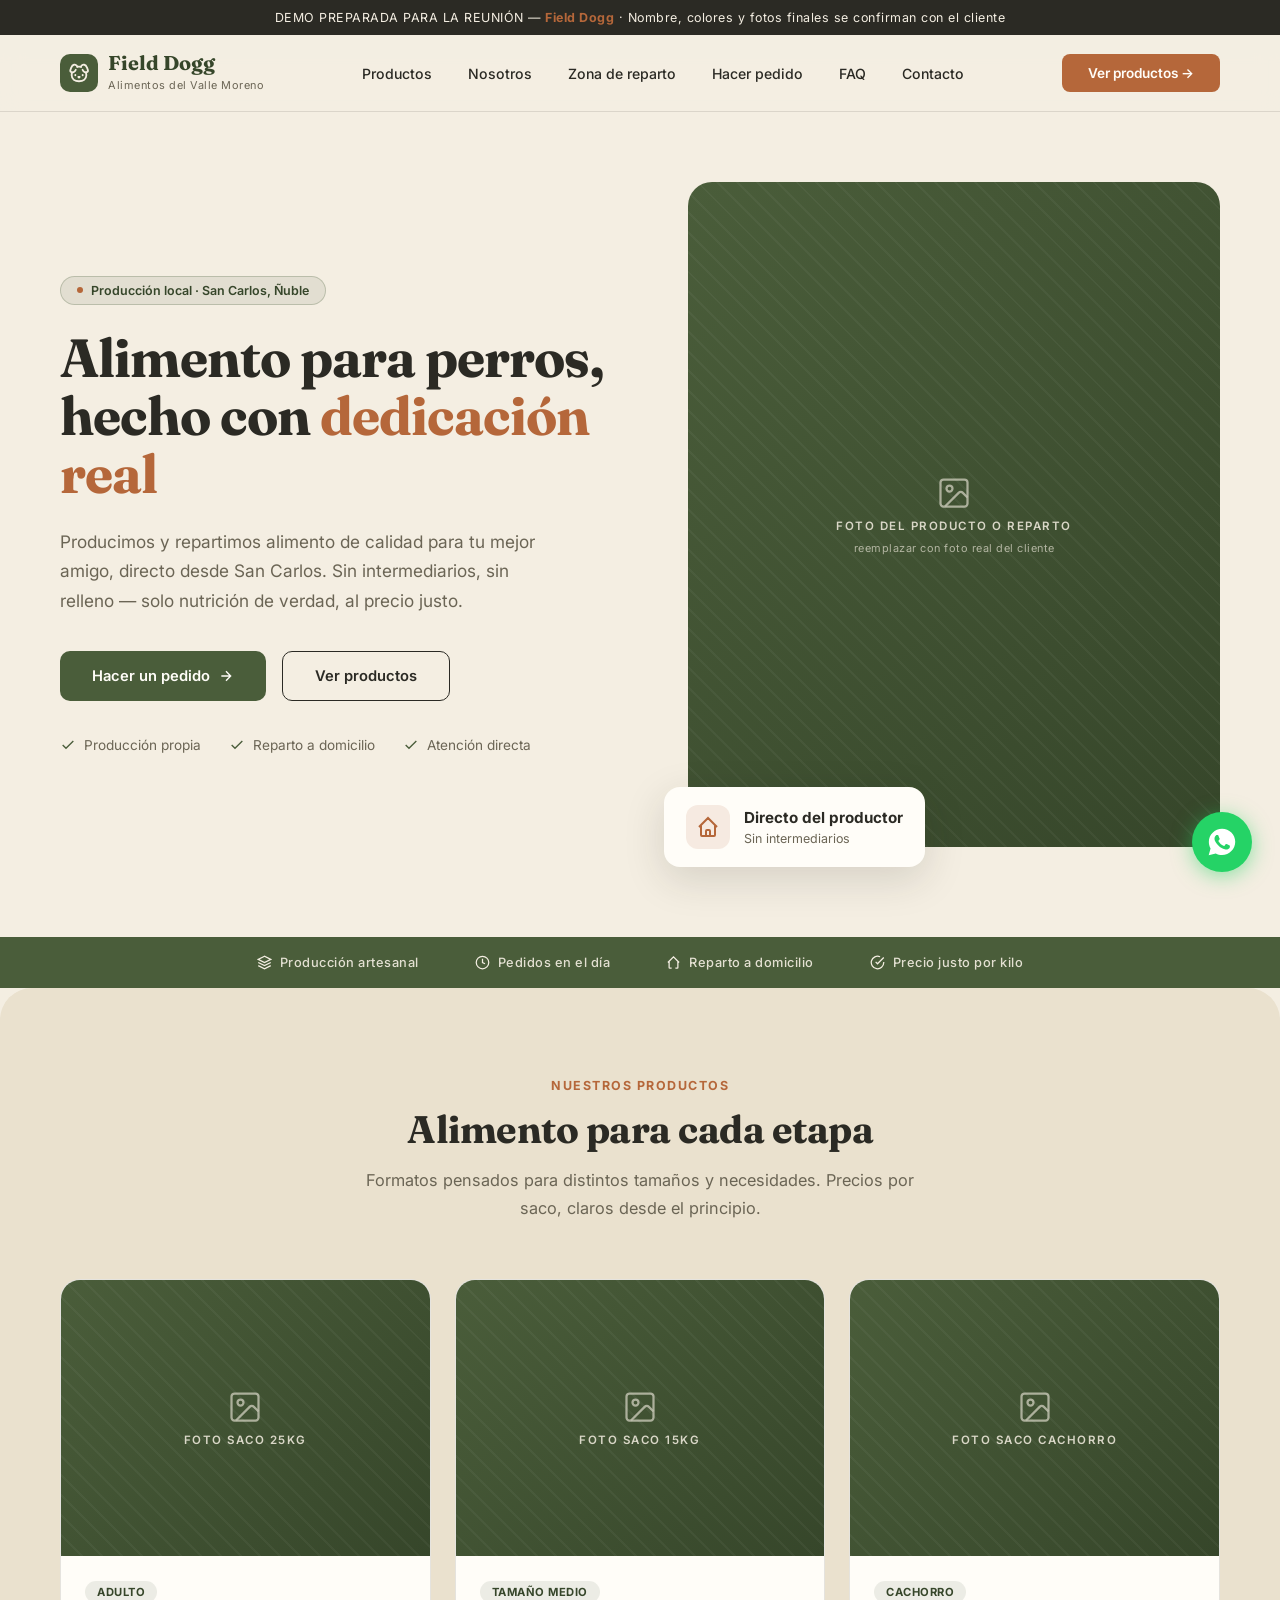
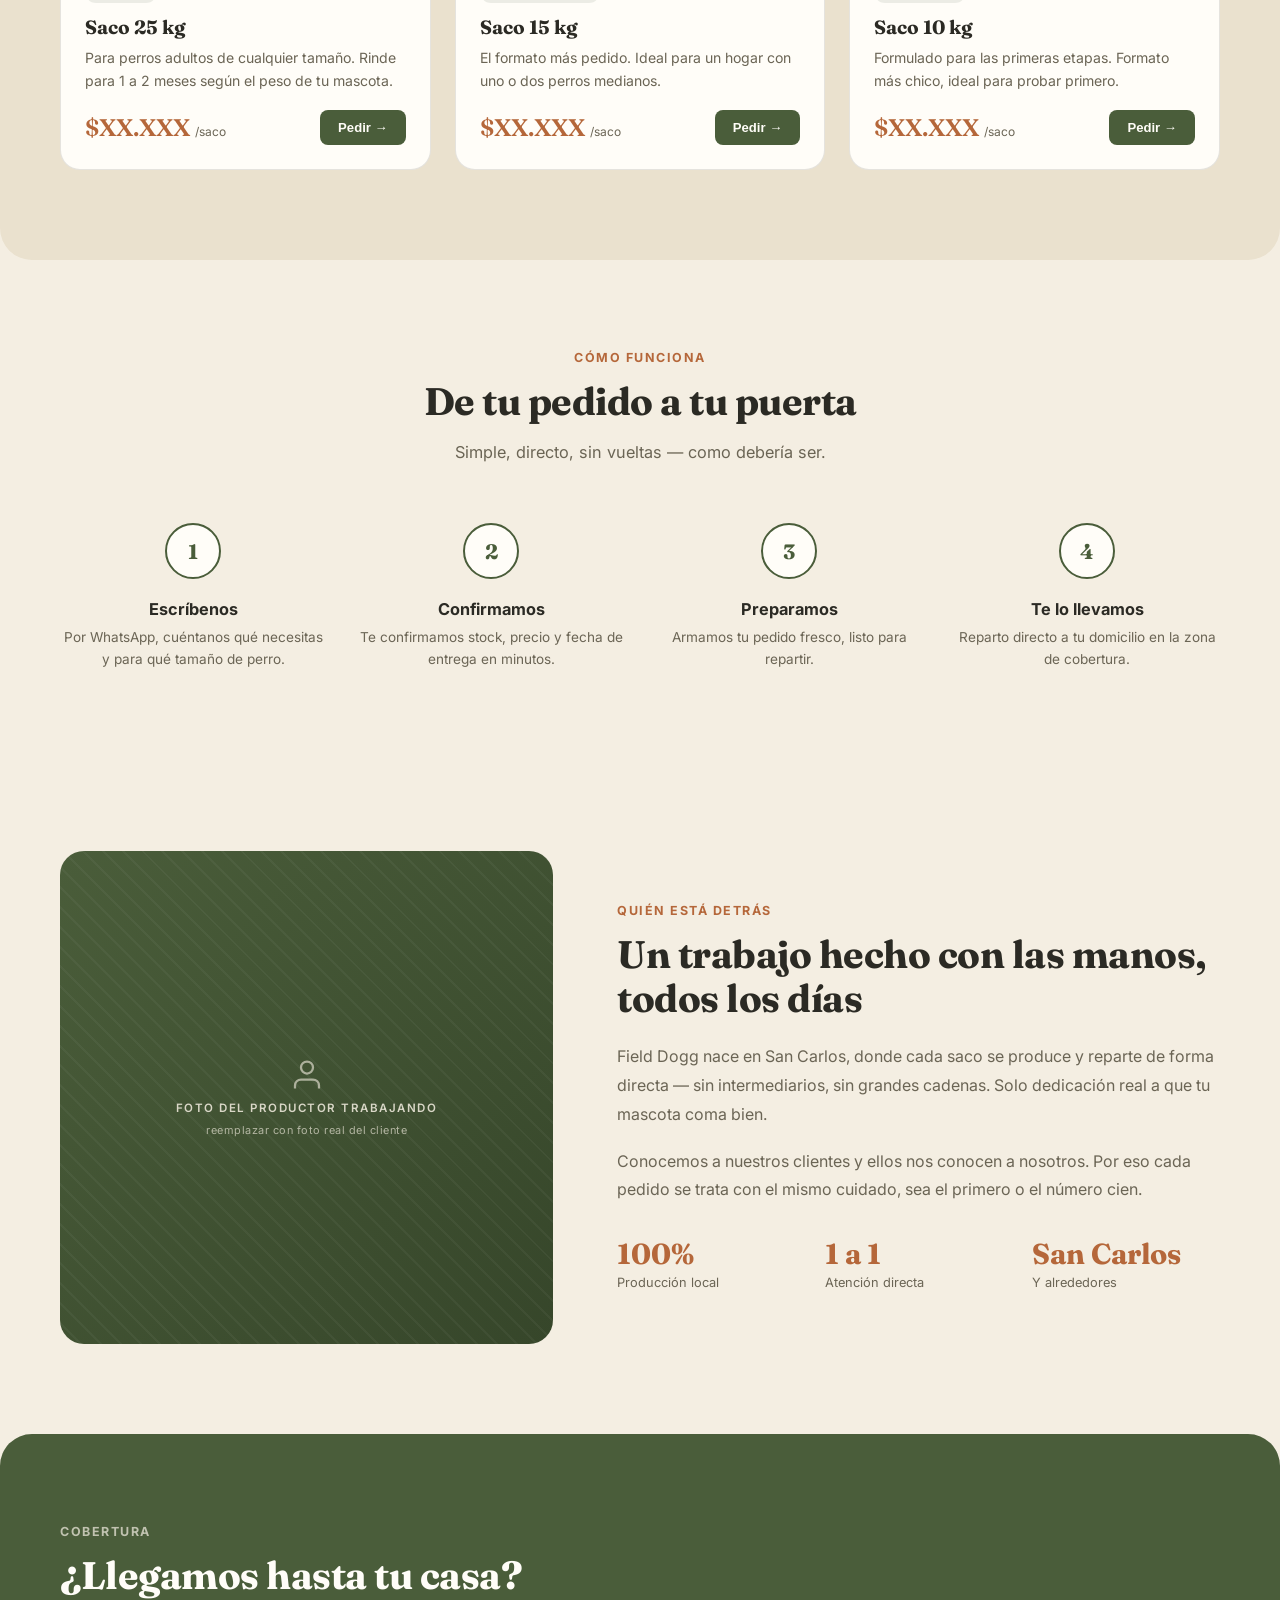
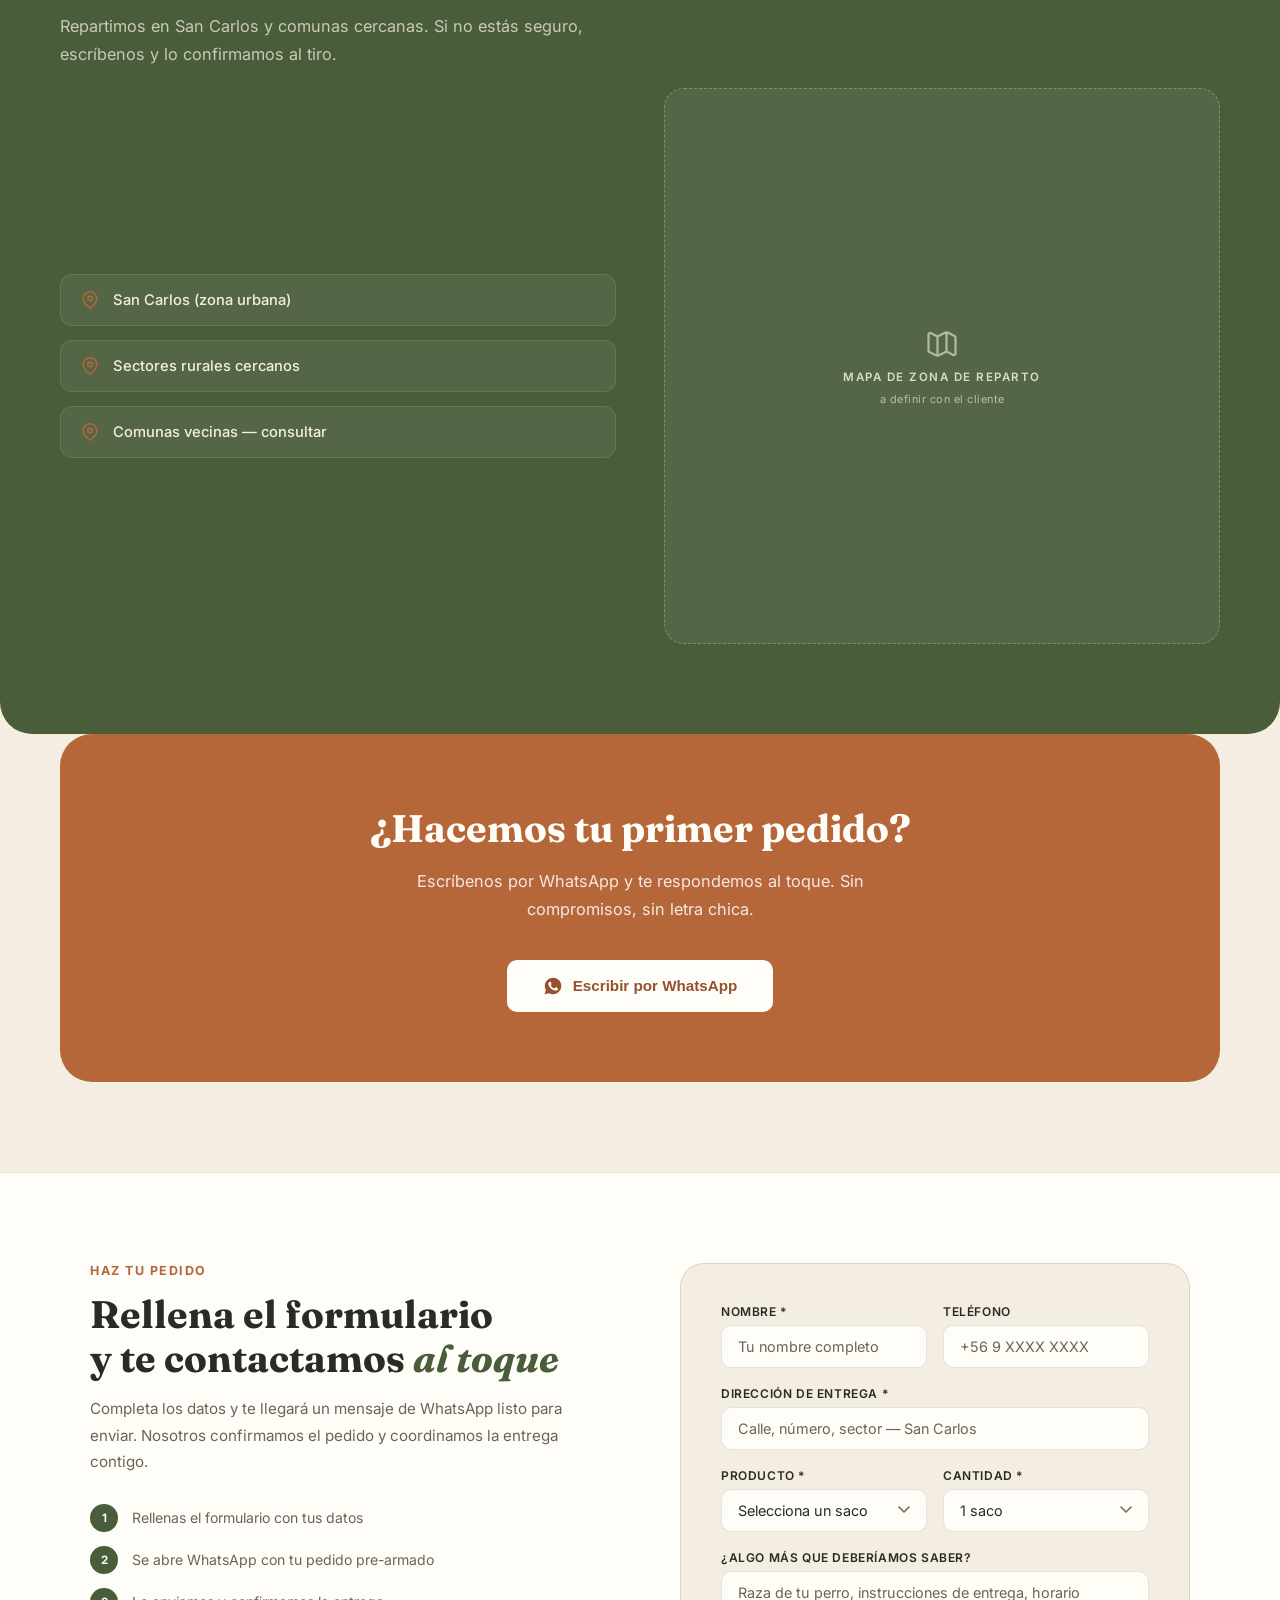
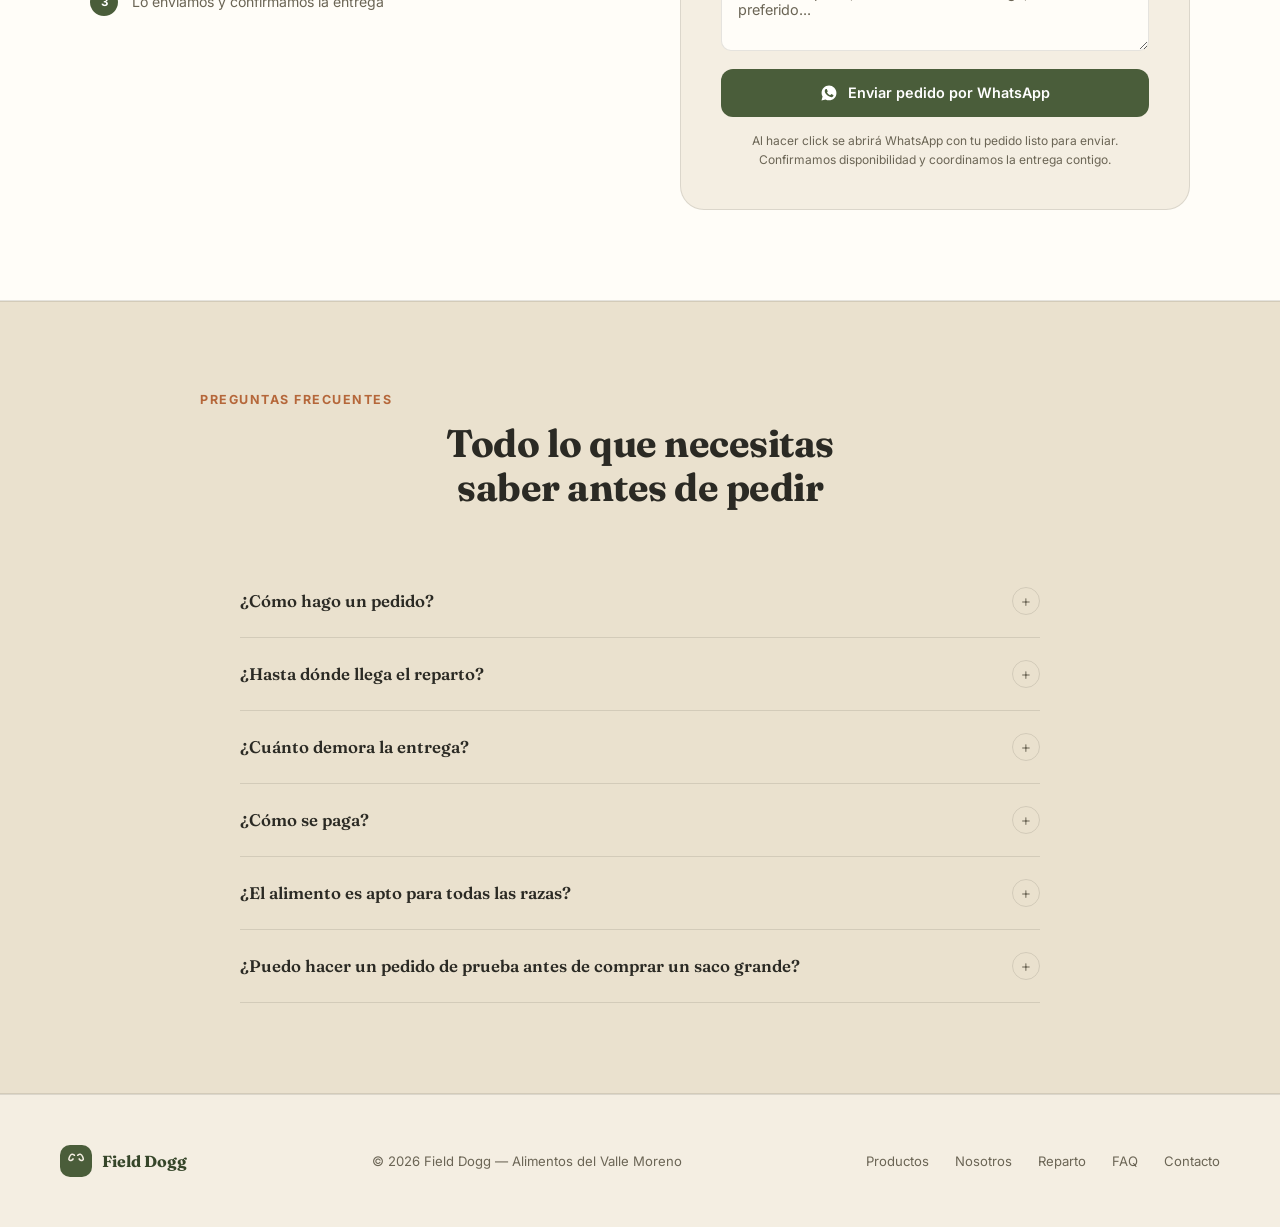
==== commit b464444c: "modificacion de index correccion de errores" ====
--- a/index.html
+++ b/index.html
@@ -360,6 +360,35 @@
   padding: 0;
 }
 .faq-item.open .faq-answer { max-height: 300px; padding-bottom: 20px; }
+/* FORMULARIO DE PEDIDO */
+.order-section { background: var(--white); border-top: 1px solid var(--border); border-bottom: 1px solid var(--border); }
+.order-inner { display: grid; grid-template-columns: 1fr 1fr; gap: 80px; align-items: start; max-width: 1100px; margin: 0 auto; }
+.order-info h2 { font-family: 'Fraunces', serif; font-size: clamp(1.8rem, 3vw, 2.8rem); font-weight: 700; line-height: 1.15; margin-bottom: 16px; }
+.order-info h2 em { font-style: italic; color: var(--olive); }
+.order-info p { font-size: 0.95rem; color: var(--ink-muted); line-height: 1.75; margin-bottom: 28px; }
+.order-steps { display: flex; flex-direction: column; gap: 14px; }
+.order-step { display: flex; align-items: center; gap: 14px; font-size: 0.88rem; color: var(--ink-muted); }
+.order-step-num { width: 28px; height: 28px; border-radius: 50%; flex-shrink: 0; background: var(--olive); color: white; display: flex; align-items: center; justify-content: center; font-size: 0.72rem; font-weight: 700; }
+.order-form { background: var(--cream); border: 1px solid var(--border); border-radius: 24px; padding: 40px; }
+.form-group { display: flex; flex-direction: column; gap: 6px; margin-bottom: 18px; }
+.form-group label { font-size: 0.75rem; font-weight: 600; color: var(--ink); letter-spacing: 0.05em; text-transform: uppercase; }
+.form-group input, .form-group select, .form-group textarea { padding: 12px 16px; background: var(--white); border: 1.5px solid var(--border); border-radius: 10px; font-family: 'Inter', sans-serif; font-size: 0.9rem; color: var(--ink); outline: none; transition: border-color 0.2s; width: 100%; }
+.form-group input:focus, .form-group select:focus, .form-group textarea:focus { border-color: var(--olive); box-shadow: 0 0 0 3px rgba(74,93,58,0.08); }
+.form-group input::placeholder, .form-group textarea::placeholder { color: var(--ink-muted); }
+.form-group select { appearance: none; background-image: url("data:image/svg+xml,%3Csvg width='12' height='8' viewBox='0 0 12 8' fill='none' xmlns='http://www.w3.org/2000/svg'%3E%3Cpath d='M1 1l5 5 5-5' stroke='%236B6555' stroke-width='1.5' stroke-linecap='round'/%3E%3C/svg%3E"); background-repeat: no-repeat; background-position: right 16px center; cursor: pointer; }
+.form-group textarea { resize: vertical; min-height: 80px; }
+.form-row { display: grid; grid-template-columns: 1fr 1fr; gap: 16px; }
+.form-submit { width: 100%; padding: 15px; background: var(--olive); border: none; border-radius: 12px; color: white; font-family: 'Inter', sans-serif; font-size: 0.9rem; font-weight: 600; cursor: pointer; display: flex; align-items: center; justify-content: center; gap: 10px; transition: background 0.15s, transform 0.15s, box-shadow 0.15s; margin-top: 8px; }
+.form-submit:hover { background: var(--olive-dark); transform: translateY(-2px); box-shadow: 0 8px 24px rgba(74,93,58,0.25); }
+.form-submit svg { width: 18px; height: 18px; fill: white; }
+.form-note { text-align: center; margin-top: 14px; font-size: 0.75rem; color: var(--ink-muted); line-height: 1.6; }
+.form-error { display: none; background: #FFF0F0; border: 1px solid #FFCCCC; border-radius: 8px; padding: 10px 14px; font-size: 0.82rem; color: #C0392B; margin-bottom: 14px; }
+.form-error.show { display: block; }
+.form-success { display: none; background: rgba(74,93,58,0.08); border: 1px solid rgba(74,93,58,0.25); border-radius: 12px; padding: 24px; text-align: center; }
+.form-success.show { display: block; }
+.form-success strong { display: block; font-size: 1.05rem; color: var(--olive); margin-bottom: 6px; }
+.form-success span { font-size: 0.85rem; color: var(--ink-muted); }
+
 @media (max-width: 1000px) {
   nav { padding: 16px 24px; }
   .nav-links { display: none; }
@@ -372,6 +401,8 @@
   .zone-grid { grid-template-columns: 1fr; }
   .trust-strip { gap: 20px; padding: 16px 24px; }
   footer { flex-direction: column; text-align: center; }
+  .order-inner { grid-template-columns: 1fr; gap: 40px; }
+  .form-row { grid-template-columns: 1fr; }
 }
 </style>
 </head>
@@ -398,13 +429,14 @@
     </div>
   </div>
   <ul class="nav-links">
-    <li><a href="#productos">Productos</a></li>
+    <li><a href="productos.html">Productos</a></li>
     <li><a href="#nosotros">Nosotros</a></li>
     <li><a href="#reparto">Zona de reparto</a></li>
+    <li><a href="productos.html">Hacer pedido</a></li>
     <li><a href="#faq">FAQ</a></li>
     <li><a href="#contacto">Contacto</a></li>
   </ul>
-  <button class="nav-cta">Pedir por WhatsApp</button>
+  <button class="nav-cta" onclick="window.location.href='productos.html'">Ver productos →</button>
 </nav>
 
 <!-- HERO -->
@@ -414,11 +446,11 @@
     <h1>Alimento para perros, hecho con <em>dedicación real</em></h1>
     <p>Producimos y repartimos alimento de calidad para tu mejor amigo, directo desde San Carlos. Sin intermediarios, sin relleno — solo nutrición de verdad, al precio justo.</p>
     <div class="hero-actions">
-      <button class="btn-primary">
+      <button class="btn-primary" onclick="window.location.href='productos.html'">
         Hacer un pedido
         <svg width="16" height="16" viewBox="0 0 24 24" fill="none" stroke="currentColor" stroke-width="2"><path d="M5 12h14M12 5l7 7-7 7"/></svg>
       </button>
-      <button class="btn-secondary">Ver productos</button>
+      <button class="btn-secondary" onclick="window.location.href='productos.html'">Ver productos</button>
     </div>
     <div class="hero-trust">
       <div class="trust-item"><svg viewBox="0 0 24 24" fill="none" stroke-width="2"><path d="M20 6L9 17l-5-5"/></svg> Producción propia</div>
@@ -615,6 +647,83 @@
   </div>
 </section>
 
+<!-- FORMULARIO DE PEDIDO -->
+<section class="order-section" id="pedido">
+  <div class="order-inner">
+
+    <div class="order-info reveal">
+      <div class="section-eyebrow">Haz tu pedido</div>
+      <h2>Rellena el formulario<br>y te contactamos <em>al toque</em></h2>
+      <p>Completa los datos y te llegará un mensaje de WhatsApp listo para enviar. Nosotros confirmamos el pedido y coordinamos la entrega contigo.</p>
+      <div class="order-steps">
+        <div class="order-step"><div class="order-step-num">1</div> Rellenas el formulario con tus datos</div>
+        <div class="order-step"><div class="order-step-num">2</div> Se abre WhatsApp con tu pedido pre-armado</div>
+        <div class="order-step"><div class="order-step-num">3</div> Lo enviamos y confirmamos la entrega</div>
+      </div>
+    </div>
+
+    <div class="order-form reveal">
+      <div class="form-error" id="formError">Por favor completa todos los campos obligatorios.</div>
+      <div class="form-success" id="formSuccess">
+        <strong>✓ ¡Listo! Abriendo WhatsApp...</strong>
+        <span>Si no se abre automáticamente, escríbenos directamente al +56 9 8432 7516</span>
+      </div>
+
+      <div class="form-row">
+        <div class="form-group">
+          <label>Nombre *</label>
+          <input type="text" id="f-nombre" placeholder="Tu nombre completo">
+        </div>
+        <div class="form-group">
+          <label>Teléfono</label>
+          <input type="tel" id="f-telefono" placeholder="+56 9 XXXX XXXX">
+        </div>
+      </div>
+
+      <div class="form-group">
+        <label>Dirección de entrega *</label>
+        <input type="text" id="f-direccion" placeholder="Calle, número, sector — San Carlos">
+      </div>
+
+      <div class="form-row">
+        <div class="form-group">
+          <label>Producto *</label>
+          <select id="f-producto">
+            <option value="" disabled selected>Selecciona un saco</option>
+            <option value="Saco 25 kg (Adulto)">Saco 25 kg — Adulto</option>
+            <option value="Saco 15 kg (Tamaño medio)">Saco 15 kg — Tamaño medio</option>
+            <option value="Saco 10 kg (Cachorro)">Saco 10 kg — Cachorro</option>
+          </select>
+        </div>
+        <div class="form-group">
+          <label>Cantidad *</label>
+          <select id="f-cantidad">
+            <option value="1">1 saco</option>
+            <option value="2">2 sacos</option>
+            <option value="3">3 sacos</option>
+            <option value="4">4 o más — lo hablamos</option>
+          </select>
+        </div>
+      </div>
+
+      <div class="form-group">
+        <label>¿Algo más que deberíamos saber?</label>
+        <textarea id="f-notas" placeholder="Raza de tu perro, instrucciones de entrega, horario preferido..."></textarea>
+      </div>
+
+      <button class="form-submit" id="formBtn">
+        <svg viewBox="0 0 24 24"><path d="M12.04 2C6.58 2 2.13 6.45 2.13 11.91c0 1.72.45 3.4 1.3 4.88L2 22l5.35-1.4c1.42.78 3.02 1.19 4.66 1.19h.01c5.46 0 9.9-4.45 9.9-9.91 0-2.65-1.03-5.14-2.9-7.01A9.82 9.82 0 0 0 12.05 2zm5.79 14.16c-.24.68-1.4 1.3-1.93 1.38-.5.08-1.12.11-1.81-.11-.42-.13-.95-.31-1.64-.6-2.88-1.24-4.76-4.14-4.9-4.33-.14-.19-1.17-1.55-1.17-2.97s.74-2.1 1-2.39c.26-.28.57-.36.76-.36.19 0 .38 0 .55.01.18.01.41-.07.64.49.24.57.81 1.98.88 2.12.07.14.12.31.02.5-.1.19-.15.31-.29.47-.14.17-.3.37-.43.5-.14.14-.29.29-.13.57.17.28.74 1.22 1.59 1.98 1.09.97 2.01 1.27 2.29 1.41.28.14.44.12.6-.07.17-.19.71-.83.9-1.11.19-.28.38-.23.64-.14.26.09 1.66.78 1.95.93.28.14.47.21.54.33.07.12.07.69-.17 1.37z"/></svg>
+        Enviar pedido por WhatsApp
+      </button>
+      <p class="form-note">
+        Al hacer click se abrirá WhatsApp con tu pedido listo para enviar.<br>
+        Confirmamos disponibilidad y coordinamos la entrega contigo.
+      </p>
+    </div>
+
+  </div>
+</section>
+
 <!-- FAQ -->
 <section class="faq-section" id="faq">
   <div style="max-width:1000px;margin:0 auto;padding:0 60px">
@@ -707,7 +816,7 @@
   </div>
   <div class="footer-copy">© 2026 Field Dogg — Alimentos del Valle Moreno</div>
   <div class="footer-links">
-    <a href="#productos">Productos</a>
+    <a href="productos.html">Productos</a>
     <a href="#nosotros">Nosotros</a>
     <a href="#reparto">Reparto</a>
     <a href="#faq">FAQ</a>
@@ -725,6 +834,40 @@
     if (!isOpen) item.classList.add('open');
   });
 });
+
+// FORMULARIO DE PEDIDO → WhatsApp
+document.getElementById('formBtn').addEventListener('click', () => {
+  const nombre   = document.getElementById('f-nombre').value.trim();
+  const telefono = document.getElementById('f-telefono').value.trim();
+  const direccion = document.getElementById('f-direccion').value.trim();
+  const producto = document.getElementById('f-producto').value;
+  const cantidad = document.getElementById('f-cantidad').value;
+  const notas    = document.getElementById('f-notas').value.trim();
+  const error    = document.getElementById('formError');
+  const success  = document.getElementById('formSuccess');
+
+  // Validación
+  if (!nombre || !direccion || !producto) {
+    error.classList.add('show');
+    success.classList.remove('show');
+    return;
+  }
+  error.classList.remove('show');
+
+  // Armar mensaje
+  let msg = `Hola! Quiero hacer un pedido 🐾\n\n`;
+  msg += `*Nombre:* ${nombre}\n`;
+  if (telefono) msg += `*Teléfono:* ${telefono}\n`;
+  msg += `*Dirección:* ${direccion}\n`;
+  msg += `*Producto:* ${producto}\n`;
+  msg += `*Cantidad:* ${cantidad} saco(s)\n`;
+  if (notas) msg += `*Notas:* ${notas}\n`;
+  msg += `\n¿Tienen stock disponible y cuándo pueden entregar?`;
+
+  const url = `https://wa.me/56984327516?text=${encodeURIComponent(msg)}`;
+  success.classList.add('show');
+  setTimeout(() => window.open(url, '_blank'), 400);
+});
 </script>
 
 </body>
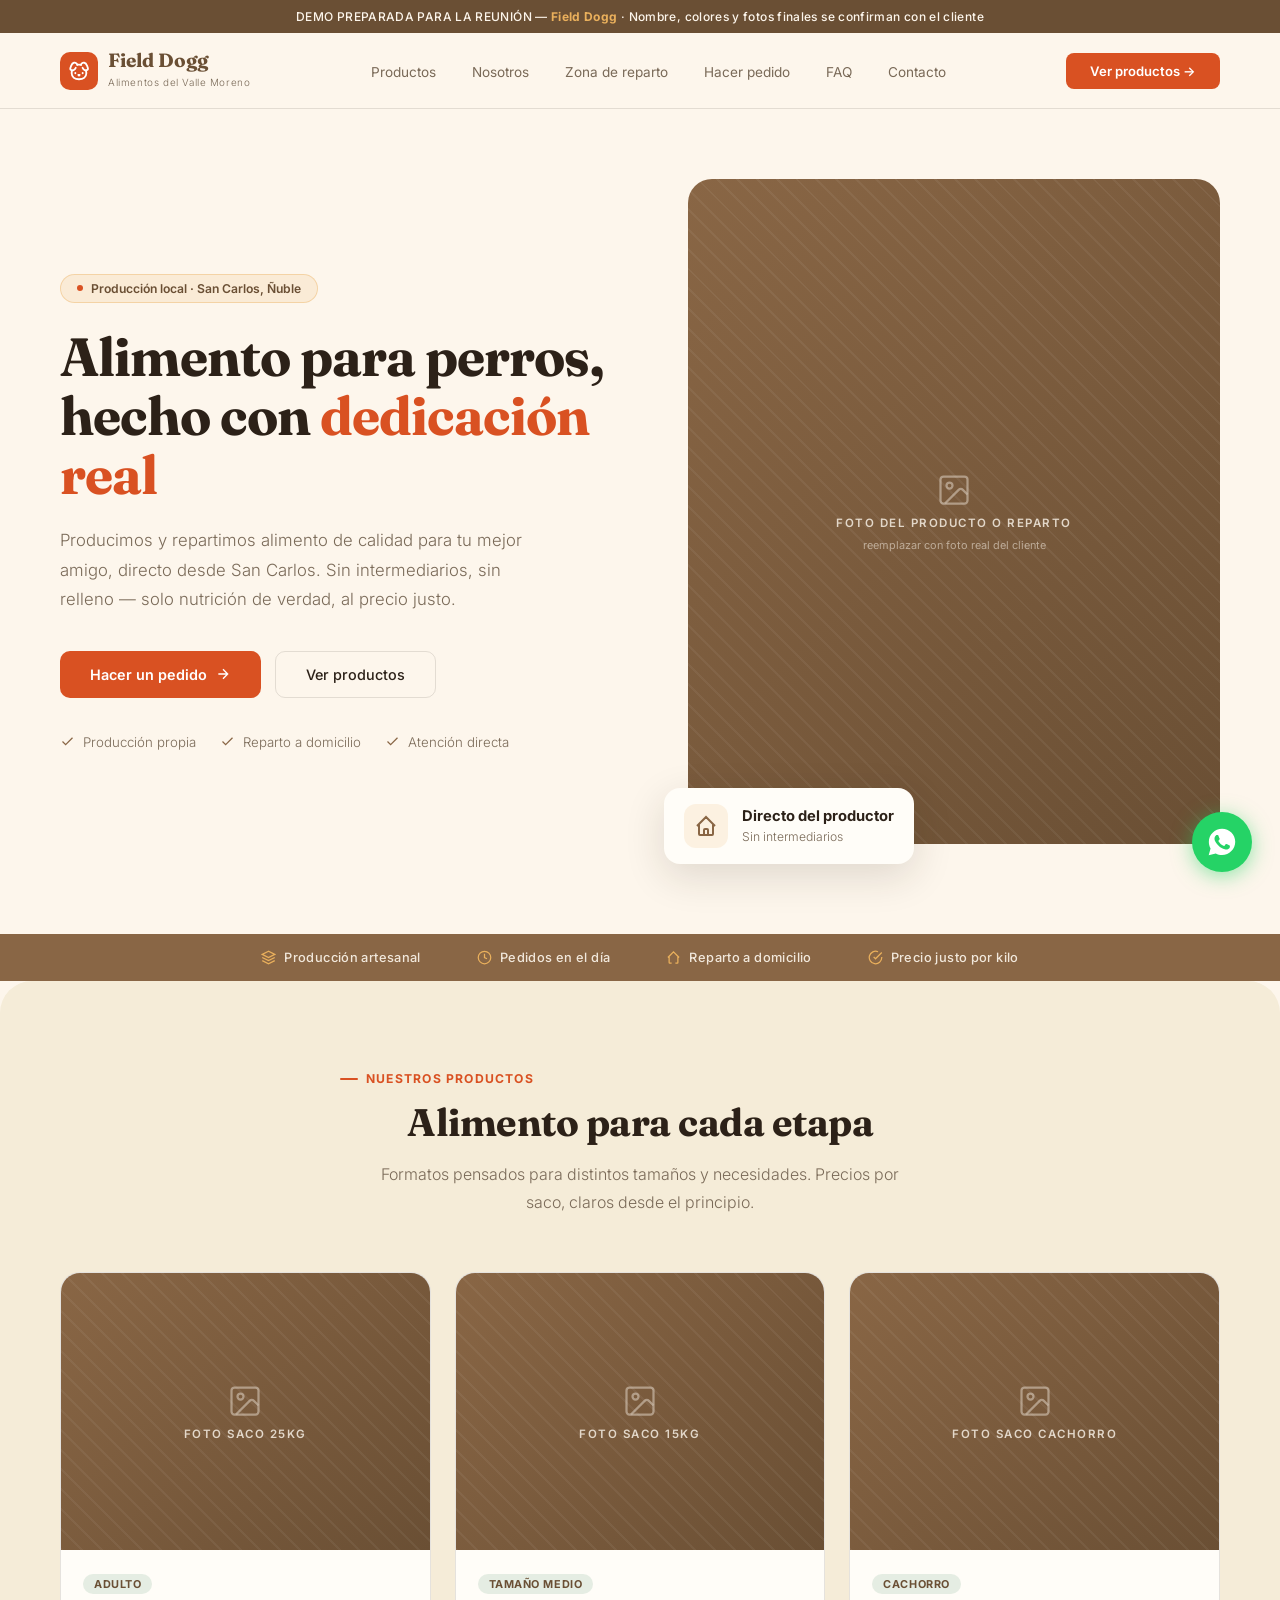
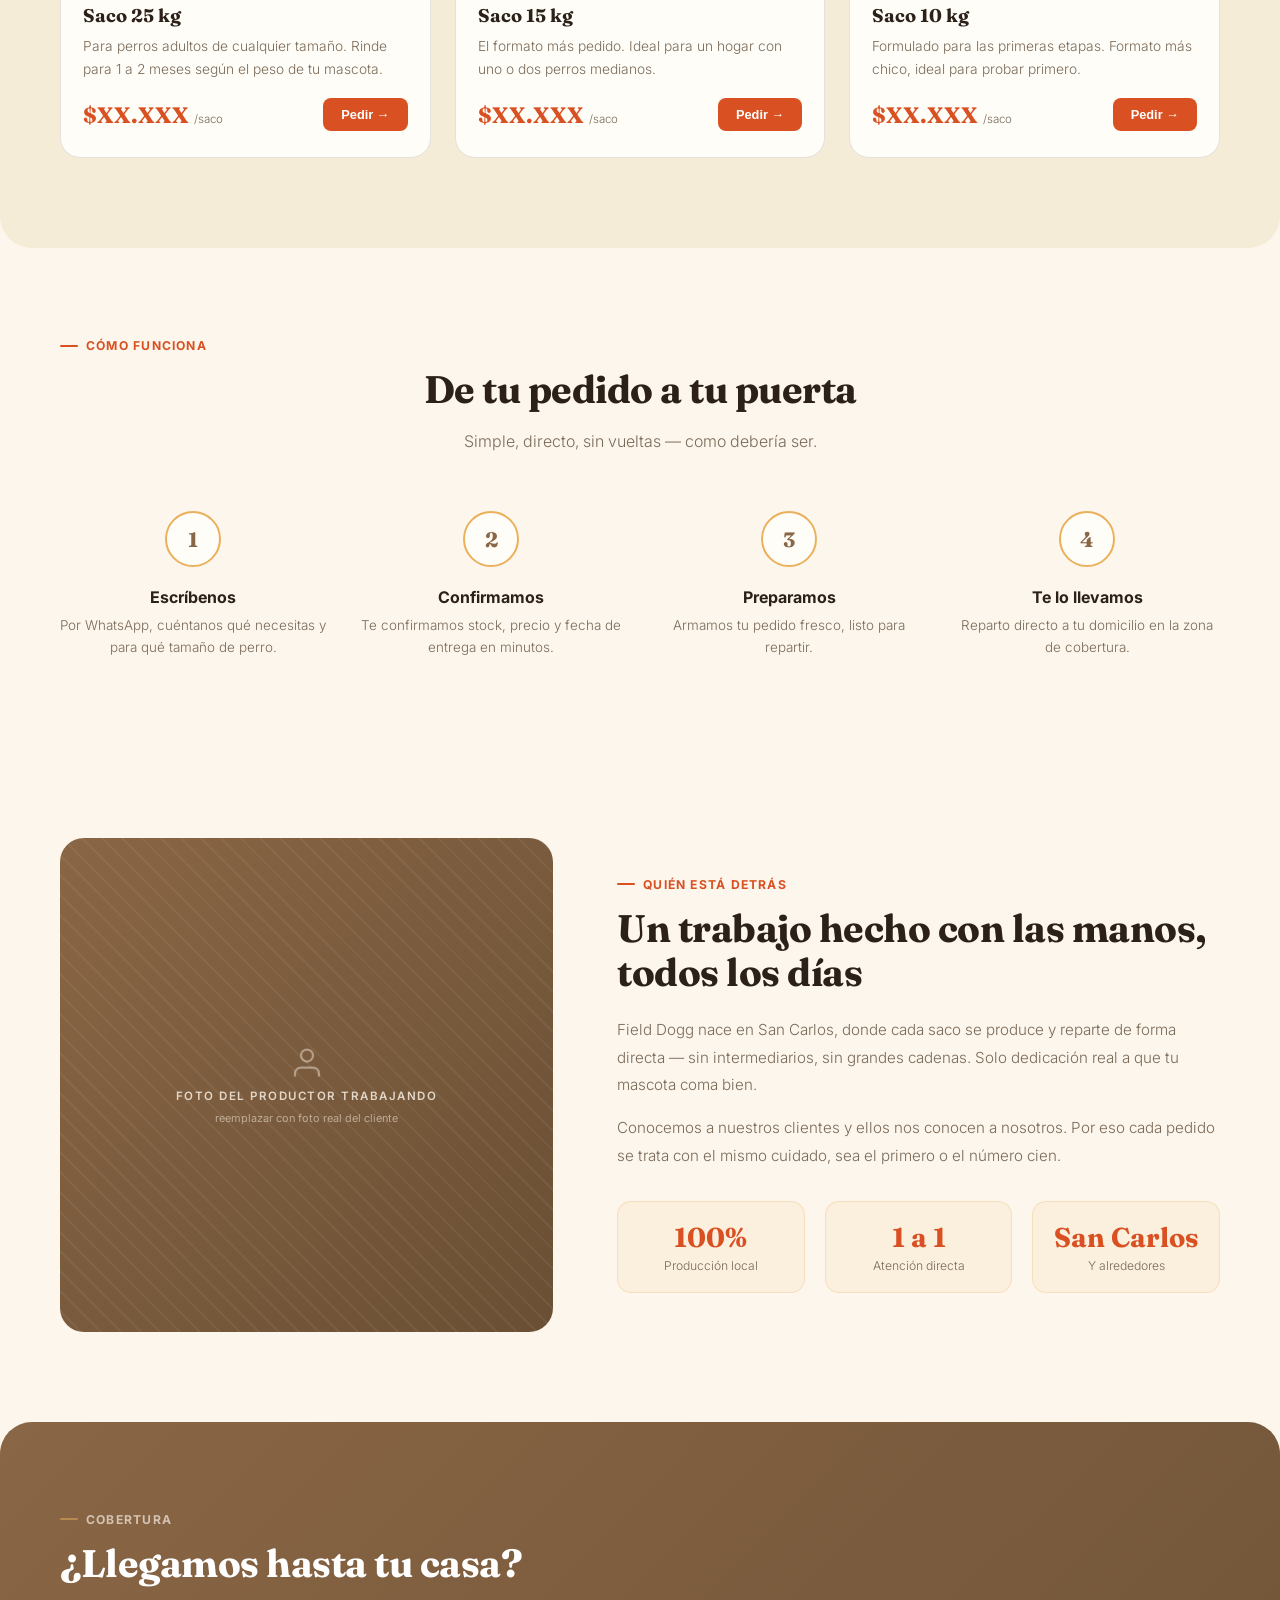
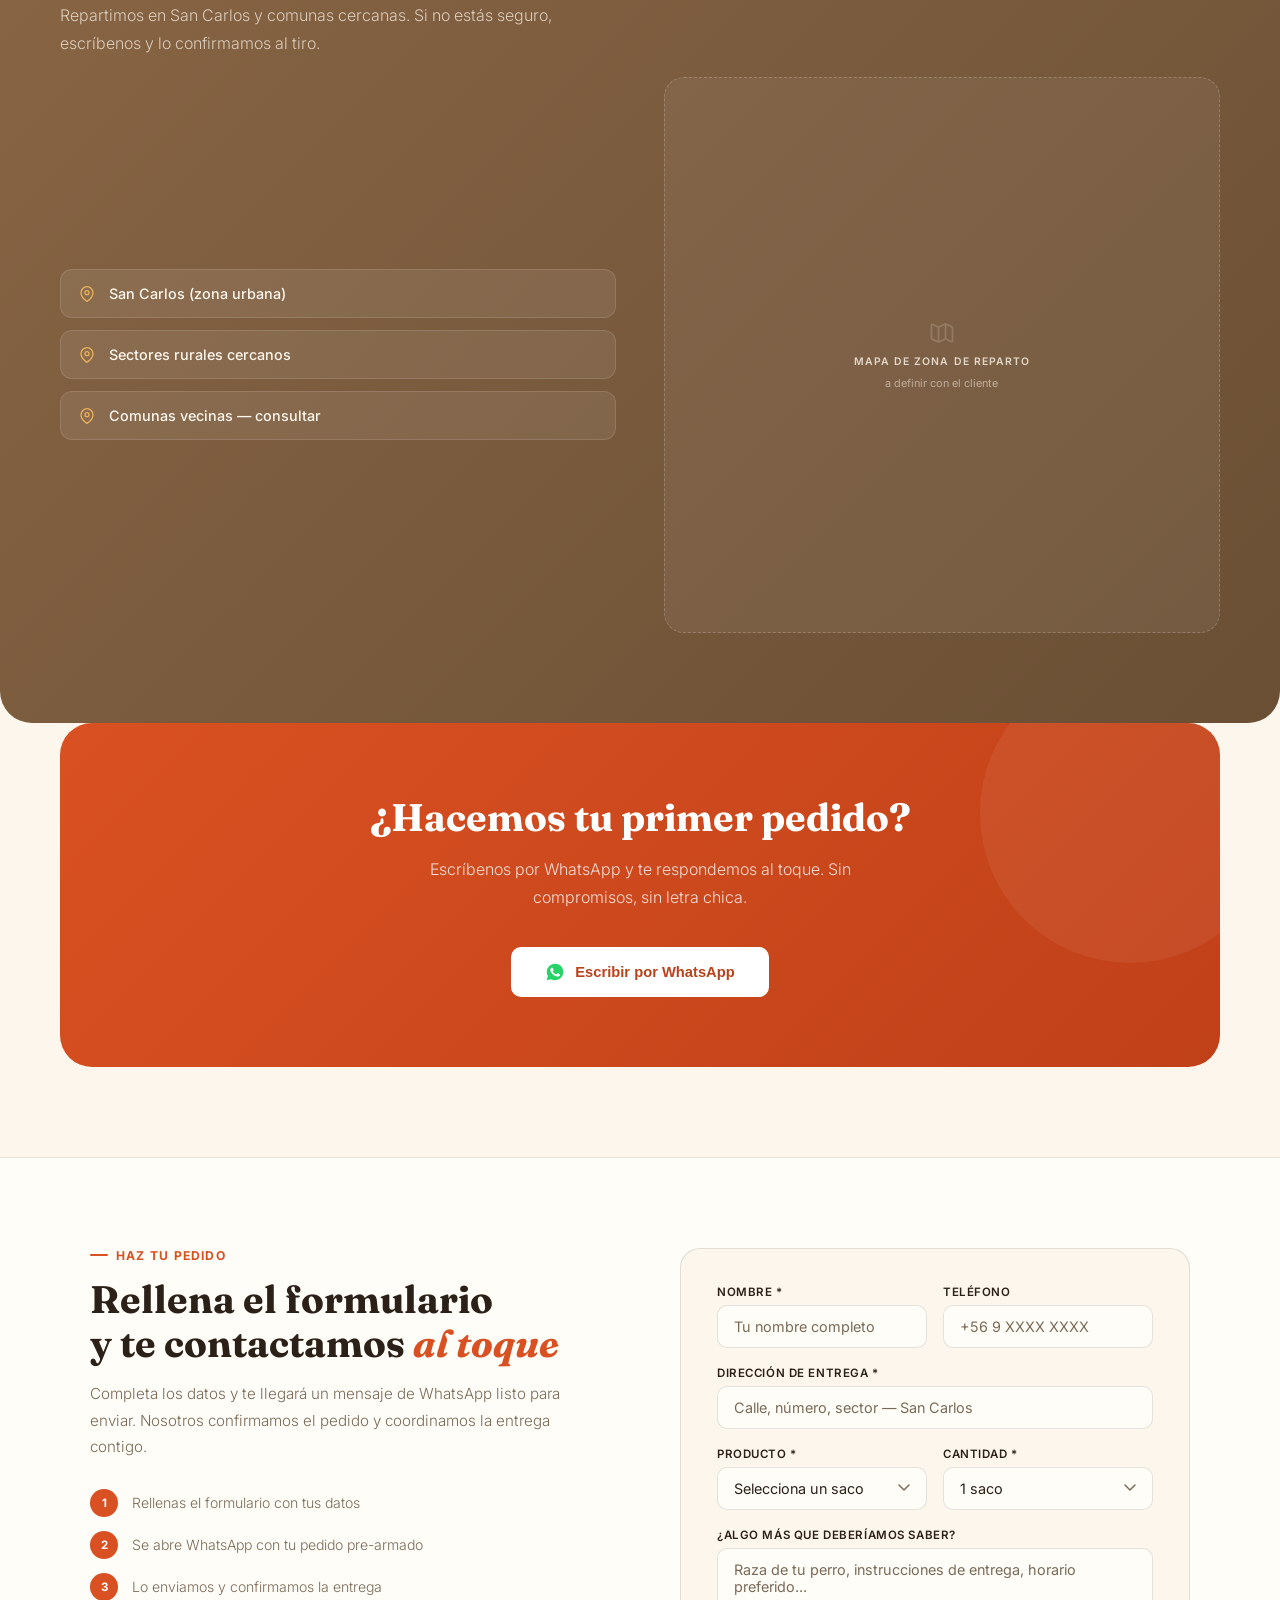
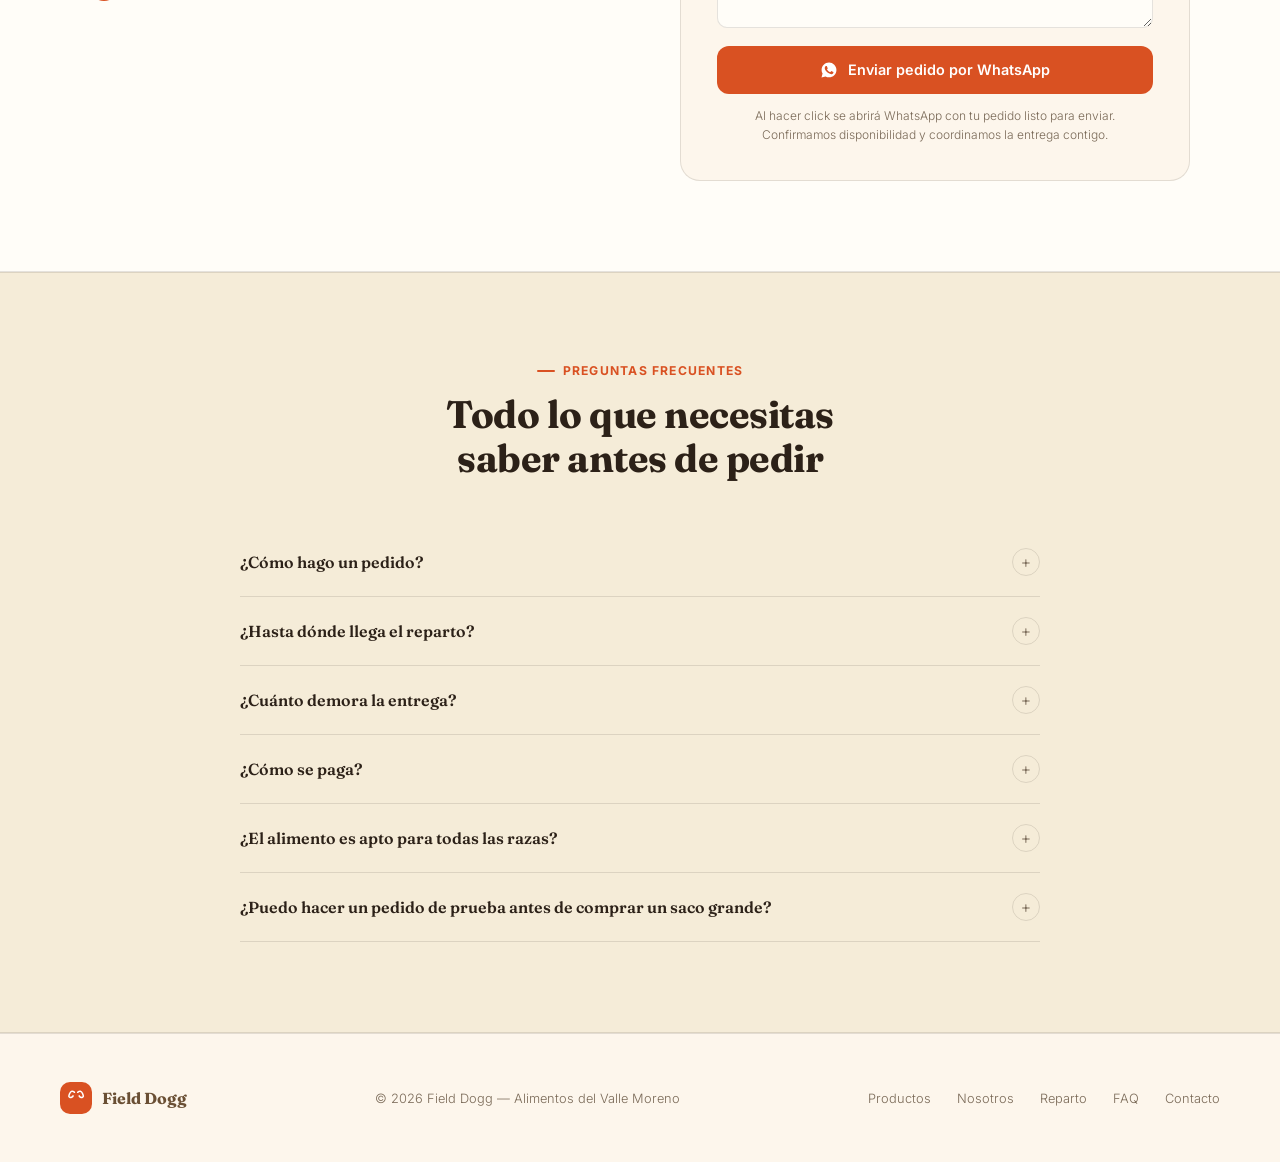
==== commit 014890a4: "modificaciones se modifico el index, para separar con css y tener una paleta diferentes de colores, " ====
--- a/index.html
+++ b/index.html
@@ -19,392 +19,7 @@
 <!-- WhatsApp preview -->
 <meta property="og:image:width" content="1200">
 <meta property="og:image:height" content="630">
-<style>
-@import url('https://fonts.googleapis.com/css2?family=Fraunces:ital,opsz,wght@0,9..144,400;0,9..144,600;0,9..144,700;1,9..144,400&family=Inter:wght@400;500;600;700&display=swap');
-
-:root {
-  --cream: #F4EEE2;
-  --cream-dark: #EAE1CE;
-  --olive: #4A5D3A;
-  --olive-dark: #36462A;
-  --terracotta: #B5673A;
-  --terracotta-dark: #94512C;
-  --ink: #2B2A24;
-  --ink-muted: #6B6555;
-  --border: rgba(43,42,36,0.12);
-  --white: #FFFDF8;
-}
-
-*, *::before, *::after { box-sizing: border-box; margin: 0; padding: 0; }
-html { scroll-behavior: smooth; }
-body {
-  background: var(--cream);
-  color: var(--ink);
-  font-family: 'Inter', sans-serif;
-  overflow-x: hidden;
-}
-h1, h2, h3 { font-family: 'Fraunces', serif; }
-
-/* PLACEHOLDER STYLE — marca visual de que esta imagen se reemplaza */
-.ph-img {
-  position: relative;
-  background: linear-gradient(135deg, var(--olive) 0%, var(--olive-dark) 100%);
-  display: flex; align-items: center; justify-content: center;
-  overflow: hidden;
-}
-.ph-img::before {
-  content: '';
-  position: absolute; inset: 0;
-  background-image: repeating-linear-gradient(45deg, rgba(255,255,255,0.04) 0px, rgba(255,255,255,0.04) 2px, transparent 2px, transparent 14px);
-}
-.ph-label {
-  position: relative; z-index: 1;
-  display: flex; flex-direction: column; align-items: center; gap: 8px;
-  color: rgba(244,238,226,0.85);
-  text-align: center; padding: 20px;
-}
-.ph-label svg { width: 36px; height: 36px; opacity: 0.7; }
-.ph-label span {
-  font-family: 'Inter', sans-serif; font-size: 0.72rem;
-  letter-spacing: 1.5px; text-transform: uppercase; font-weight: 600;
-}
-.ph-label small { font-size: 0.68rem; opacity: 0.75; font-weight: 400; letter-spacing: 0.5px; }
-
-/* NAV */
-nav {
-  position: sticky; top: 0; z-index: 100;
-  padding: 18px 60px;
-  display: flex; align-items: center; justify-content: space-between;
-  background: rgba(244,238,226,0.92);
-  backdrop-filter: blur(12px);
-  border-bottom: 1px solid var(--border);
-}
-.nav-logo { display: flex; align-items: center; gap: 10px; }
-.nav-logo-mark {
-  width: 38px; height: 38px; border-radius: 10px;
-  background: var(--olive);
-  display: flex; align-items: center; justify-content: center;
-}
-.nav-logo-mark svg { width: 22px; height: 22px; stroke: var(--cream); }
-.nav-logo-text h1 { font-size: 1.25rem; font-weight: 700; color: var(--olive-dark); line-height: 1; }
-.nav-logo-text span { font-size: 0.68rem; color: var(--ink-muted); letter-spacing: 0.5px; }
-.nav-links { display: flex; gap: 36px; list-style: none; }
-.nav-links a {
-  color: var(--ink); text-decoration: none; font-size: 0.88rem; font-weight: 500;
-  transition: color 0.25s;
-}
-.nav-links a:hover { color: var(--terracotta); }
-.nav-cta {
-  padding: 11px 26px; background: var(--terracotta); border: none; border-radius: 8px;
-  color: var(--white); font-family: 'Inter', sans-serif; font-weight: 600; font-size: 0.85rem;
-  cursor: pointer; transition: background 0.25s;
-}
-.nav-cta:hover { background: var(--terracotta-dark); }
-
-/* HERO */
-.hero {
-  display: grid; grid-template-columns: 1.05fr 0.95fr;
-  align-items: center; gap: 40px;
-  padding: 70px 60px 90px;
-  max-width: 1320px; margin: 0 auto;
-}
-.hero-eyebrow {
-  display: inline-flex; align-items: center; gap: 8px;
-  padding: 6px 16px; border-radius: 50px;
-  background: rgba(74,93,58,0.1); border: 1px solid rgba(74,93,58,0.25);
-  font-size: 0.78rem; font-weight: 600; color: var(--olive-dark);
-  margin-bottom: 24px;
-}
-.hero-eyebrow .dot { width: 6px; height: 6px; border-radius: 50%; background: var(--terracotta); }
-.hero h1 {
-  font-size: clamp(2.4rem, 4.2vw, 3.6rem); font-weight: 700; line-height: 1.08;
-  letter-spacing: -1px; color: var(--ink); margin-bottom: 24px;
-}
-.hero h1 em { font-style: normal; color: var(--terracotta); }
-.hero p {
-  font-size: 1.08rem; color: var(--ink-muted); line-height: 1.7;
-  max-width: 480px; margin-bottom: 36px;
-}
-.hero-actions { display: flex; gap: 16px; flex-wrap: wrap; margin-bottom: 36px; }
-.btn-primary {
-  padding: 15px 32px; background: var(--olive); border: none; border-radius: 10px;
-  color: var(--white); font-family: 'Inter', sans-serif; font-weight: 600; font-size: 0.92rem;
-  cursor: pointer; transition: background 0.25s, transform 0.2s;
-  display: inline-flex; align-items: center; gap: 8px;
-}
-.btn-primary:hover { background: var(--olive-dark); transform: translateY(-2px); }
-.btn-secondary {
-  padding: 15px 32px; background: transparent; border: 1.5px solid var(--ink); border-radius: 10px;
-  color: var(--ink); font-family: 'Inter', sans-serif; font-weight: 600; font-size: 0.92rem;
-  cursor: pointer; transition: background 0.25s;
-}
-.btn-secondary:hover { background: rgba(43,42,36,0.06); }
-.hero-trust { display: flex; gap: 28px; flex-wrap: wrap; }
-.trust-item { display: flex; align-items: center; gap: 8px; font-size: 0.85rem; color: var(--ink-muted); }
-.trust-item svg { width: 16px; height: 16px; stroke: var(--olive); flex-shrink: 0; }
-
-.hero-visual { position: relative; }
-.hero-img {
-  width: 100%; aspect-ratio: 4/5; border-radius: 24px;
-}
-.hero-badge {
-  position: absolute; bottom: -20px; left: -24px;
-  background: var(--white); border-radius: 16px; padding: 18px 22px;
-  box-shadow: 0 12px 40px rgba(43,42,36,0.15);
-  display: flex; align-items: center; gap: 14px;
-}
-.hero-badge-icon {
-  width: 44px; height: 44px; border-radius: 12px; background: rgba(181,103,58,0.12);
-  display: flex; align-items: center; justify-content: center;
-}
-.hero-badge-icon svg { width: 24px; height: 24px; stroke: var(--terracotta); }
-.hero-badge strong { display: block; font-size: 0.95rem; color: var(--ink); }
-.hero-badge span { font-size: 0.78rem; color: var(--ink-muted); }
-
-/* TRUST STRIP */
-.trust-strip {
-  background: var(--olive); padding: 18px 60px;
-  display: flex; justify-content: center; gap: 56px; flex-wrap: wrap;
-}
-.trust-strip span {
-  color: rgba(244,238,226,0.9); font-size: 0.8rem; font-weight: 500;
-  letter-spacing: 0.5px; display: flex; align-items: center; gap: 8px;
-}
-.trust-strip svg { width: 15px; height: 15px; stroke: var(--cream); }
-
-/* SECTION GENERAL */
-section { padding: 90px 60px; max-width: 1320px; margin: 0 auto; }
-.section-eyebrow {
-  font-size: 0.78rem; font-weight: 700; letter-spacing: 1.5px; text-transform: uppercase;
-  color: var(--terracotta); margin-bottom: 14px;
-}
-.section-title {
-  font-size: clamp(1.8rem, 3vw, 2.6rem); font-weight: 700; color: var(--ink);
-  letter-spacing: -0.5px; margin-bottom: 16px; line-height: 1.15;
-}
-.section-sub { font-size: 1.02rem; color: var(--ink-muted); line-height: 1.7; max-width: 560px; }
-
-/* PRODUCTOS */
-.products-section { background: var(--cream-dark); border-radius: 32px; }
-.products-header { text-align: center; max-width: 600px; margin: 0 auto 56px; }
-.products-header .section-sub { margin: 0 auto; }
-.products-grid {
-  display: grid; grid-template-columns: repeat(3, 1fr); gap: 24px;
-}
-.product-card {
-  background: var(--white); border-radius: 20px; overflow: hidden;
-  border: 1px solid var(--border);
-  transition: transform 0.3s, box-shadow 0.3s;
-}
-.product-card:hover { transform: translateY(-6px); box-shadow: 0 16px 40px rgba(43,42,36,0.1); }
-.product-img { aspect-ratio: 4/3; }
-.product-body { padding: 24px; }
-.product-tag {
-  display: inline-block; padding: 4px 12px; border-radius: 50px;
-  background: rgba(74,93,58,0.1); color: var(--olive-dark);
-  font-size: 0.7rem; font-weight: 700; letter-spacing: 0.5px; text-transform: uppercase;
-  margin-bottom: 12px;
-}
-.product-body h3 { font-size: 1.2rem; font-weight: 700; color: var(--ink); margin-bottom: 8px; }
-.product-body p { font-size: 0.88rem; color: var(--ink-muted); line-height: 1.6; margin-bottom: 18px; }
-.product-footer { display: flex; align-items: center; justify-content: space-between; }
-.product-price { font-family: 'Fraunces', serif; font-size: 1.5rem; font-weight: 600; color: var(--terracotta); }
-.product-price span { font-family: 'Inter', sans-serif; font-size: 0.75rem; color: var(--ink-muted); font-weight: 400; }
-.product-btn {
-  padding: 10px 18px; background: var(--olive); border: none; border-radius: 8px;
-  color: var(--white); font-size: 0.82rem; font-weight: 600; cursor: pointer;
-}
-
-/* PROCESO */
-.process-grid {
-  display: grid; grid-template-columns: repeat(4, 1fr); gap: 32px; margin-top: 56px;
-}
-.process-step { text-align: center; }
-.process-num {
-  width: 56px; height: 56px; border-radius: 50%; background: var(--white);
-  border: 2px solid var(--olive); display: flex; align-items: center; justify-content: center;
-  margin: 0 auto 20px; font-family: 'Fraunces', serif; font-weight: 700; font-size: 1.3rem;
-  color: var(--olive);
-}
-.process-step h4 { font-size: 1.02rem; font-weight: 700; margin-bottom: 8px; color: var(--ink); }
-.process-step p { font-size: 0.85rem; color: var(--ink-muted); line-height: 1.6; }
-
-/* SOBRE NOSOTROS */
-.about-section { display: grid; grid-template-columns: 0.9fr 1.1fr; gap: 64px; align-items: center; }
-.about-img { aspect-ratio: 1/1; border-radius: 24px; }
-.about-content h2 { margin-bottom: 22px; }
-.about-content p { font-size: 1rem; color: var(--ink-muted); line-height: 1.8; margin-bottom: 18px; }
-.about-stats { display: grid; grid-template-columns: repeat(3, 1fr); gap: 20px; margin-top: 32px; }
-.about-stat strong { display: block; font-family: 'Fraunces', serif; font-size: 1.8rem; color: var(--terracotta); }
-.about-stat span { font-size: 0.8rem; color: var(--ink-muted); }
-
-/* ZONA DE REPARTO */
-.zone-section { background: var(--olive); border-radius: 32px; color: var(--cream); }
-.zone-section .section-eyebrow { color: rgba(244,238,226,0.7); }
-.zone-section .section-title { color: var(--white); }
-.zone-section .section-sub { color: rgba(244,238,226,0.75); }
-.zone-grid { display: grid; grid-template-columns: 1fr 1fr; gap: 48px; align-items: center; margin-top: 20px; }
-.zone-list { display: flex; flex-direction: column; gap: 14px; }
-.zone-item {
-  display: flex; align-items: center; gap: 14px; padding: 16px 20px;
-  background: rgba(255,255,255,0.06); border-radius: 12px; border: 1px solid rgba(255,255,255,0.1);
-}
-.zone-item svg { width: 18px; height: 18px; stroke: var(--terracotta); flex-shrink: 0; }
-.zone-item span { font-size: 0.92rem; font-weight: 500; }
-.zone-map { aspect-ratio: 1/1; border-radius: 20px; background: rgba(255,255,255,0.06); border: 1px dashed rgba(255,255,255,0.25); }
-
-/* WHATSAPP CTA */
-.wa-section {
-  background: var(--terracotta); border-radius: 32px; text-align: center;
-  padding: 70px 60px;
-}
-.wa-section h2 { color: var(--white); font-size: clamp(1.8rem, 3vw, 2.6rem); margin-bottom: 16px; }
-.wa-section p { color: rgba(255,255,255,0.85); font-size: 1.02rem; max-width: 520px; margin: 0 auto 36px; line-height: 1.7; }
-.wa-btn {
-  display: inline-flex; align-items: center; gap: 10px;
-  padding: 16px 36px; background: var(--white); border: none; border-radius: 10px;
-  color: var(--terracotta-dark); font-weight: 700; font-size: 0.95rem; cursor: pointer;
-}
-.wa-btn svg { width: 20px; height: 20px; }
-
-/* FOOTER */
-footer {
-  padding: 50px 60px; display: flex; align-items: center; justify-content: space-between;
-  border-top: 1px solid var(--border); flex-wrap: wrap; gap: 20px;
-}
-.footer-copy { font-size: 0.82rem; color: var(--ink-muted); }
-.footer-links { display: flex; gap: 26px; }
-.footer-links a { font-size: 0.82rem; color: var(--ink-muted); text-decoration: none; }
-.footer-links a:hover { color: var(--terracotta); }
-
-/* DEMO BANNER */
-.demo-banner {
-  background: var(--ink); color: var(--cream);
-  text-align: center; padding: 10px 20px;
-  font-size: 0.78rem; letter-spacing: 0.5px;
-}
-.demo-banner strong { color: var(--terracotta); }
-
-/* WHATSAPP FLOTANTE */
-.wa-float {
-  position: fixed; bottom: 28px; right: 28px; z-index: 999;
-  width: 60px; height: 60px; border-radius: 50%;
-  background: #25D366;
-  display: flex; align-items: center; justify-content: center;
-  box-shadow: 0 4px 20px rgba(37,211,102,0.5);
-  cursor: pointer; border: none;
-  transition: transform 0.2s ease, box-shadow 0.2s ease;
-  animation: waPulse 2.5s ease infinite;
-}
-.wa-float:hover {
-  transform: scale(1.1);
-  box-shadow: 0 6px 28px rgba(37,211,102,0.65);
-}
-.wa-float svg { width: 32px; height: 32px; fill: white; }
-.wa-float-label {
-  position: absolute; right: 72px; top: 50%;
-  transform: translateY(-50%);
-  background: var(--ink); color: var(--white);
-  padding: 8px 14px; border-radius: 8px;
-  font-size: 0.78rem; font-weight: 500;
-  white-space: nowrap;
-  opacity: 0; pointer-events: none;
-  transition: opacity 0.2s ease;
-}
-.wa-float-label::after {
-  content: '';
-  position: absolute; top: 50%; right: -6px;
-  transform: translateY(-50%);
-  border: 6px solid transparent;
-  border-left-color: var(--ink);
-  border-right: none;
-}
-.wa-float:hover .wa-float-label { opacity: 1; }
-@keyframes waPulse {
-  0%,100% { box-shadow: 0 4px 20px rgba(37,211,102,0.5); }
-  50% { box-shadow: 0 4px 32px rgba(37,211,102,0.8), 0 0 0 8px rgba(37,211,102,0.12); }
-}
-
-/* FAQ */
-.faq-section { background: var(--cream-dark); border-top: 1px solid var(--border); border-bottom: 1px solid var(--border); }
-.faq-grid { max-width: 800px; margin: 56px auto 0; display: flex; flex-direction: column; gap: 0; }
-.faq-item {
-  border-bottom: 1px solid var(--border);
-  overflow: hidden;
-}
-.faq-question {
-  width: 100%; background: none; border: none;
-  padding: 22px 0; cursor: pointer;
-  display: flex; align-items: center; justify-content: space-between;
-  font-family: 'Fraunces', serif; font-size: 1.05rem;
-  font-weight: 600; color: var(--ink); text-align: left;
-  transition: color 0.2s;
-}
-.faq-question:hover { color: var(--olive); }
-.faq-icon {
-  width: 28px; height: 28px; border-radius: 50%;
-  border: 1px solid var(--border);
-  display: flex; align-items: center; justify-content: center;
-  flex-shrink: 0; margin-left: 16px;
-  font-size: 1.1rem; color: var(--ink-muted);
-  transition: transform 0.25s ease, background 0.2s, border-color 0.2s;
-}
-.faq-item.open .faq-icon {
-  transform: rotate(45deg);
-  background: var(--olive); border-color: var(--olive); color: white;
-}
-.faq-answer {
-  max-height: 0; overflow: hidden;
-  transition: max-height 0.35s ease, padding 0.25s ease;
-  font-size: 0.9rem; color: var(--ink-muted); line-height: 1.75;
-  padding: 0;
-}
-.faq-item.open .faq-answer { max-height: 300px; padding-bottom: 20px; }
-/* FORMULARIO DE PEDIDO */
-.order-section { background: var(--white); border-top: 1px solid var(--border); border-bottom: 1px solid var(--border); }
-.order-inner { display: grid; grid-template-columns: 1fr 1fr; gap: 80px; align-items: start; max-width: 1100px; margin: 0 auto; }
-.order-info h2 { font-family: 'Fraunces', serif; font-size: clamp(1.8rem, 3vw, 2.8rem); font-weight: 700; line-height: 1.15; margin-bottom: 16px; }
-.order-info h2 em { font-style: italic; color: var(--olive); }
-.order-info p { font-size: 0.95rem; color: var(--ink-muted); line-height: 1.75; margin-bottom: 28px; }
-.order-steps { display: flex; flex-direction: column; gap: 14px; }
-.order-step { display: flex; align-items: center; gap: 14px; font-size: 0.88rem; color: var(--ink-muted); }
-.order-step-num { width: 28px; height: 28px; border-radius: 50%; flex-shrink: 0; background: var(--olive); color: white; display: flex; align-items: center; justify-content: center; font-size: 0.72rem; font-weight: 700; }
-.order-form { background: var(--cream); border: 1px solid var(--border); border-radius: 24px; padding: 40px; }
-.form-group { display: flex; flex-direction: column; gap: 6px; margin-bottom: 18px; }
-.form-group label { font-size: 0.75rem; font-weight: 600; color: var(--ink); letter-spacing: 0.05em; text-transform: uppercase; }
-.form-group input, .form-group select, .form-group textarea { padding: 12px 16px; background: var(--white); border: 1.5px solid var(--border); border-radius: 10px; font-family: 'Inter', sans-serif; font-size: 0.9rem; color: var(--ink); outline: none; transition: border-color 0.2s; width: 100%; }
-.form-group input:focus, .form-group select:focus, .form-group textarea:focus { border-color: var(--olive); box-shadow: 0 0 0 3px rgba(74,93,58,0.08); }
-.form-group input::placeholder, .form-group textarea::placeholder { color: var(--ink-muted); }
-.form-group select { appearance: none; background-image: url("data:image/svg+xml,%3Csvg width='12' height='8' viewBox='0 0 12 8' fill='none' xmlns='http://www.w3.org/2000/svg'%3E%3Cpath d='M1 1l5 5 5-5' stroke='%236B6555' stroke-width='1.5' stroke-linecap='round'/%3E%3C/svg%3E"); background-repeat: no-repeat; background-position: right 16px center; cursor: pointer; }
-.form-group textarea { resize: vertical; min-height: 80px; }
-.form-row { display: grid; grid-template-columns: 1fr 1fr; gap: 16px; }
-.form-submit { width: 100%; padding: 15px; background: var(--olive); border: none; border-radius: 12px; color: white; font-family: 'Inter', sans-serif; font-size: 0.9rem; font-weight: 600; cursor: pointer; display: flex; align-items: center; justify-content: center; gap: 10px; transition: background 0.15s, transform 0.15s, box-shadow 0.15s; margin-top: 8px; }
-.form-submit:hover { background: var(--olive-dark); transform: translateY(-2px); box-shadow: 0 8px 24px rgba(74,93,58,0.25); }
-.form-submit svg { width: 18px; height: 18px; fill: white; }
-.form-note { text-align: center; margin-top: 14px; font-size: 0.75rem; color: var(--ink-muted); line-height: 1.6; }
-.form-error { display: none; background: #FFF0F0; border: 1px solid #FFCCCC; border-radius: 8px; padding: 10px 14px; font-size: 0.82rem; color: #C0392B; margin-bottom: 14px; }
-.form-error.show { display: block; }
-.form-success { display: none; background: rgba(74,93,58,0.08); border: 1px solid rgba(74,93,58,0.25); border-radius: 12px; padding: 24px; text-align: center; }
-.form-success.show { display: block; }
-.form-success strong { display: block; font-size: 1.05rem; color: var(--olive); margin-bottom: 6px; }
-.form-success span { font-size: 0.85rem; color: var(--ink-muted); }
-
-@media (max-width: 1000px) {
-  nav { padding: 16px 24px; }
-  .nav-links { display: none; }
-  .hero { grid-template-columns: 1fr; padding: 50px 24px 70px; }
-  .hero p { max-width: 100%; }
-  section { padding: 60px 24px; }
-  .products-grid { grid-template-columns: 1fr; }
-  .process-grid { grid-template-columns: 1fr 1fr; }
-  .about-section { grid-template-columns: 1fr; }
-  .zone-grid { grid-template-columns: 1fr; }
-  .trust-strip { gap: 20px; padding: 16px 24px; }
-  footer { flex-direction: column; text-align: center; }
-  .order-inner { grid-template-columns: 1fr; gap: 40px; }
-  .form-row { grid-template-columns: 1fr; }
-}
-</style>
+<link rel="stylesheet" href="field_dogg.css">
 </head>
 <body>
 
@@ -868,6 +483,18 @@
   success.classList.add('show');
   setTimeout(() => window.open(url, '_blank'), 400);
 });
+
+// Scroll reveal
+const revealObs = new IntersectionObserver((entries) => {
+  entries.forEach(entry => {
+    if (entry.isIntersecting) {
+      const idx = Array.from(entry.target.parentElement.children).indexOf(entry.target);
+      setTimeout(() => entry.target.classList.add('visible'), 80 * (idx || 0));
+    }
+  });
+}, { threshold: 0.1, rootMargin: '0px 0px -50px 0px' });
+document.querySelectorAll('.reveal').forEach(el => revealObs.observe(el));
+
 </script>
 
 </body>
--- a/field_dogg.css
+++ b/field_dogg.css
@@ -0,0 +1,435 @@
+@import url('https://fonts.googleapis.com/css2?family=Fraunces:ital,opsz,wght@0,9..144,400;0,9..144,600;0,9..144,700;1,9..144,400&family=Inter:wght@400;500;600;700&display=swap');
+
+:root {
+  /* Nueva paleta */
+  --beeswax:        #EAB05C;  /* amarillo cálido — fondos hero, eyebrow, badges */
+  --grenadine:      #D95122;  /* naranja-rojo    — acentos, precios, CTAs */
+  --grenadine-dark: #B8421A;  /* hover grenadine */
+  --darlington:     #B6CFB9;  /* verde sage suave — fondos secundarios */
+  --darlington-dark:#8AAE8E;  /* hover/border darlington */
+  --cafe-latte:     #896645;  /* café oscuro      — textos, logo, hover */
+  --cafe-dark:      #6A4F34;  /* café más oscuro  */
+
+  /* Neutros */
+  --cream:      #FDF6EC;   /* fondo principal */
+  --cream-dark: #F5ECD8;   /* fondo secciones alternas */
+  --ink:        #2C2118;   /* texto principal */
+  --ink-muted:  #7A6A58;   /* texto secundario */
+  --border:     rgba(44,33,24,0.12);
+  --white:      #FFFDF8;
+
+  /* Aliases semánticos */
+  --olive:      var(--cafe-latte);
+  --olive-dark: var(--cafe-dark);
+  --terracotta: var(--grenadine);
+  --terracotta-dark: var(--grenadine-dark);
+}
+
+*, *::before, *::after { box-sizing: border-box; margin: 0; padding: 0; }
+html { scroll-behavior: smooth; }
+body {
+  background: var(--cream);
+  color: var(--ink);
+  font-family: 'Inter', sans-serif;
+  font-weight: 300;
+  overflow-x: hidden;
+  -webkit-font-smoothing: antialiased;
+}
+h1, h2, h3 { font-family: 'Fraunces', serif; }
+
+/* ─── PLACEHOLDER IMAGES ─── */
+.ph-img {
+  position: relative;
+  background: linear-gradient(135deg, var(--cafe-latte) 0%, var(--cafe-dark) 100%);
+  display: flex; align-items: center; justify-content: center;
+  overflow: hidden;
+}
+.ph-img::before {
+  content: '';
+  position: absolute; inset: 0;
+  background-image: repeating-linear-gradient(
+    45deg,
+    rgba(255,255,255,0.05) 0px, rgba(255,255,255,0.05) 2px,
+    transparent 2px, transparent 14px
+  );
+}
+.ph-label {
+  position: relative; z-index: 1;
+  display: flex; flex-direction: column; align-items: center; gap: 8px;
+  color: rgba(253,246,236,0.8);
+  text-align: center; padding: 20px;
+}
+.ph-label svg { width: 36px; height: 36px; opacity: 0.6; stroke: rgba(253,246,236,0.7); }
+.ph-label span {
+  font-family: 'Inter', sans-serif; font-size: 0.72rem;
+  letter-spacing: 1.5px; text-transform: uppercase; font-weight: 600;
+}
+.ph-label small { font-size: 0.68rem; opacity: 0.65; font-weight: 400; }
+
+/* ─── DEMO BANNER ─── */
+.demo-banner {
+  background: var(--cafe-dark); color: var(--cream);
+  text-align: center; padding: 9px 20px;
+  font-size: 0.75rem; font-weight: 500; letter-spacing: 0.03em;
+}
+.demo-banner strong { color: var(--beeswax); }
+
+/* ─── NAV ─── */
+nav {
+  position: sticky; top: 0; z-index: 100;
+  padding: 18px 60px;
+  display: flex; align-items: center; justify-content: space-between;
+  background: rgba(253,246,236,0.92);
+  backdrop-filter: blur(14px); -webkit-backdrop-filter: blur(14px);
+  border-bottom: 1px solid var(--border);
+  transition: padding 0.3s ease;
+}
+.nav-logo { display: flex; align-items: center; gap: 10px; text-decoration: none; }
+.nav-logo-mark {
+  width: 38px; height: 38px; border-radius: 10px;
+  background: var(--grenadine);
+  display: flex; align-items: center; justify-content: center;
+}
+.nav-logo-mark svg { width: 22px; height: 22px; stroke: white; }
+.nav-logo-text h1 { font-size: 1.2rem; font-weight: 700; color: var(--cafe-dark); line-height: 1; }
+.nav-logo-text span { font-size: 0.62rem; color: var(--ink-muted); letter-spacing: 0.06em; }
+.nav-links { display: flex; gap: 36px; list-style: none; }
+.nav-links a {
+  color: var(--ink-muted); text-decoration: none; font-size: 0.85rem; font-weight: 400;
+  transition: color 0.2s; position: relative;
+}
+.nav-links a::after {
+  content: ''; position: absolute; bottom: -3px; left: 0;
+  width: 0; height: 2px; background: var(--grenadine);
+  transition: width 0.2s ease; border-radius: 2px;
+}
+.nav-links a:hover { color: var(--grenadine); }
+.nav-links a:hover::after { width: 100%; }
+.nav-cta {
+  padding: 10px 24px; background: var(--grenadine); border: none; border-radius: 8px;
+  color: white; font-family: 'Inter', sans-serif; font-weight: 600; font-size: 0.82rem;
+  cursor: pointer; transition: background 0.2s, transform 0.15s;
+}
+.nav-cta:hover { background: var(--grenadine-dark); transform: translateY(-1px); }
+
+/* ─── HERO ─── */
+.hero {
+  display: grid; grid-template-columns: 1.05fr 0.95fr;
+  align-items: center; gap: 40px;
+  padding: 70px 60px 90px;
+  max-width: 1320px; margin: 0 auto;
+}
+.hero-eyebrow {
+  display: inline-flex; align-items: center; gap: 8px;
+  padding: 6px 16px; border-radius: 50px;
+  background: rgba(234,176,92,0.15); border: 1px solid rgba(234,176,92,0.4);
+  font-size: 0.76rem; font-weight: 600; color: var(--cafe-dark);
+  margin-bottom: 24px;
+}
+.hero-eyebrow .dot { width: 6px; height: 6px; border-radius: 50%; background: var(--grenadine); animation: pulse 2s infinite; }
+.hero h1 {
+  font-size: clamp(2.4rem, 4.2vw, 3.6rem); font-weight: 700; line-height: 1.1;
+  letter-spacing: -1px; color: var(--ink); margin-bottom: 22px;
+}
+.hero h1 em { font-style: normal; color: var(--grenadine); }
+.hero p {
+  font-size: 1.05rem; color: var(--ink-muted); line-height: 1.75;
+  max-width: 480px; margin-bottom: 36px; font-weight: 300;
+}
+.hero-actions { display: flex; gap: 14px; flex-wrap: wrap; margin-bottom: 36px; }
+
+.btn-primary {
+  padding: 14px 30px; background: var(--grenadine); border: none; border-radius: 10px;
+  color: white; font-family: 'Inter', sans-serif; font-weight: 600; font-size: 0.9rem;
+  cursor: pointer; transition: background 0.2s, transform 0.15s, box-shadow 0.2s;
+  display: inline-flex; align-items: center; gap: 8px;
+}
+.btn-primary:hover { background: var(--grenadine-dark); transform: translateY(-2px); box-shadow: 0 8px 24px rgba(217,81,34,0.3); }
+.btn-primary:active { transform: translateY(0); }
+
+.btn-secondary {
+  padding: 14px 30px; background: transparent; border: 1.5px solid var(--border); border-radius: 10px;
+  color: var(--ink); font-family: 'Inter', sans-serif; font-weight: 500; font-size: 0.9rem;
+  cursor: pointer; transition: border-color 0.2s, color 0.2s, background 0.2s;
+}
+.btn-secondary:hover { border-color: var(--cafe-latte); color: var(--cafe-latte); background: rgba(137,102,69,0.05); }
+
+.hero-trust { display: flex; gap: 24px; flex-wrap: wrap; }
+.trust-item { display: flex; align-items: center; gap: 8px; font-size: 0.83rem; color: var(--ink-muted); }
+.trust-item svg { width: 15px; height: 15px; stroke: var(--cafe-latte); flex-shrink: 0; }
+
+.hero-visual { position: relative; }
+.hero-img { width: 100%; aspect-ratio: 4/5; border-radius: 24px; }
+
+.hero-badge {
+  position: absolute; bottom: -20px; left: -24px;
+  background: var(--white); border-radius: 16px; padding: 16px 20px;
+  box-shadow: 0 12px 40px rgba(44,33,24,0.14);
+  display: flex; align-items: center; gap: 14px;
+}
+.hero-badge-icon {
+  width: 44px; height: 44px; border-radius: 12px;
+  background: rgba(234,176,92,0.15);
+  display: flex; align-items: center; justify-content: center;
+}
+.hero-badge-icon svg { width: 24px; height: 24px; stroke: var(--cafe-latte); }
+.hero-badge strong { display: block; font-size: 0.92rem; color: var(--ink); }
+.hero-badge span { font-size: 0.76rem; color: var(--ink-muted); }
+
+/* ─── TRUST STRIP ─── */
+.trust-strip {
+  background: var(--cafe-latte); padding: 16px 60px;
+  display: flex; justify-content: center; gap: 56px; flex-wrap: wrap;
+}
+.trust-strip span {
+  color: rgba(253,246,236,0.9); font-size: 0.8rem; font-weight: 500;
+  letter-spacing: 0.03em; display: flex; align-items: center; gap: 8px;
+}
+.trust-strip svg { width: 15px; height: 15px; stroke: var(--beeswax); }
+
+/* ─── SECTIONS GENERAL ─── */
+section { padding: 90px 60px; max-width: 1320px; margin: 0 auto; }
+.section-eyebrow {
+  font-size: 0.76rem; font-weight: 700; letter-spacing: 0.1em; text-transform: uppercase;
+  color: var(--grenadine); margin-bottom: 14px;
+  display: flex; align-items: center; gap: 8px;
+}
+.section-eyebrow::before { content: ''; width: 18px; height: 2px; background: var(--grenadine); border-radius: 2px; }
+.section-title {
+  font-size: clamp(1.8rem, 3vw, 2.6rem); font-weight: 700; color: var(--ink);
+  letter-spacing: -0.5px; margin-bottom: 16px; line-height: 1.15;
+}
+.section-sub { font-size: 1rem; color: var(--ink-muted); line-height: 1.75; max-width: 560px; font-weight: 300; }
+
+/* ─── PRODUCTOS ─── */
+.products-section { background: var(--cream-dark); border-radius: 32px; }
+.products-header { text-align: center; max-width: 600px; margin: 0 auto 56px; }
+.products-header .section-sub { margin: 0 auto; }
+.products-grid { display: grid; grid-template-columns: repeat(3, 1fr); gap: 24px; }
+
+.product-card {
+  background: var(--white); border-radius: 20px; overflow: hidden;
+  border: 1px solid var(--border);
+  transition: transform 0.25s ease, box-shadow 0.25s ease;
+}
+.product-card:hover { transform: translateY(-6px); box-shadow: 0 16px 40px rgba(44,33,24,0.1); }
+.product-img { aspect-ratio: 4/3; }
+.product-body { padding: 22px 22px 26px; }
+.product-tag {
+  display: inline-block; padding: 3px 11px; border-radius: 50px;
+  background: rgba(182,207,185,0.35); color: var(--cafe-dark);
+  font-size: 0.68rem; font-weight: 700; letter-spacing: 0.05em; text-transform: uppercase;
+  margin-bottom: 10px;
+}
+.product-body h3 { font-size: 1.15rem; font-weight: 700; color: var(--ink); margin-bottom: 8px; }
+.product-body p { font-size: 0.86rem; color: var(--ink-muted); line-height: 1.65; margin-bottom: 18px; }
+.product-footer { display: flex; align-items: center; justify-content: space-between; }
+.product-price { font-family: 'Fraunces', serif; font-size: 1.4rem; font-weight: 700; color: var(--grenadine); }
+.product-price span { font-family: 'Inter', sans-serif; font-size: 0.72rem; color: var(--ink-muted); font-weight: 300; }
+.product-btn {
+  padding: 9px 18px; background: var(--grenadine); border: none; border-radius: 8px;
+  color: white; font-size: 0.8rem; font-weight: 600; cursor: pointer;
+  transition: background 0.2s, transform 0.15s;
+}
+.product-btn:hover { background: var(--grenadine-dark); transform: scale(1.03); }
+
+/* ─── PROCESO ─── */
+.process-grid { display: grid; grid-template-columns: repeat(4, 1fr); gap: 32px; margin-top: 56px; }
+.process-step { text-align: center; }
+.process-num {
+  width: 56px; height: 56px; border-radius: 50%; background: var(--white);
+  border: 2px solid var(--beeswax); display: flex; align-items: center; justify-content: center;
+  margin: 0 auto 20px; font-family: 'Fraunces', serif; font-weight: 700; font-size: 1.3rem;
+  color: var(--cafe-latte); transition: background 0.2s, border-color 0.2s, box-shadow 0.2s;
+}
+.process-step:hover .process-num { background: var(--beeswax); border-color: var(--beeswax); color: var(--cafe-dark); box-shadow: 0 8px 20px rgba(234,176,92,0.35); }
+.process-step h4 { font-size: 1rem; font-weight: 700; margin-bottom: 8px; color: var(--ink); }
+.process-step p { font-size: 0.84rem; color: var(--ink-muted); line-height: 1.6; }
+
+/* ─── SOBRE NOSOTROS ─── */
+.about-section { display: grid; grid-template-columns: 0.9fr 1.1fr; gap: 64px; align-items: center; }
+.about-img { aspect-ratio: 1/1; border-radius: 24px; }
+.about-content h2 { margin-bottom: 22px; }
+.about-content p { font-size: 0.95rem; color: var(--ink-muted); line-height: 1.8; margin-bottom: 16px; }
+.about-stats { display: grid; grid-template-columns: repeat(3, 1fr); gap: 20px; margin-top: 32px; }
+.about-stat {
+  background: rgba(234,176,92,0.1); border: 1px solid rgba(234,176,92,0.25);
+  border-radius: 14px; padding: 18px; text-align: center;
+}
+.about-stat strong { display: block; font-family: 'Fraunces', serif; font-size: 1.7rem; color: var(--grenadine); }
+.about-stat span { font-size: 0.76rem; color: var(--ink-muted); }
+
+/* ─── ZONA DE REPARTO ─── */
+.zone-section {
+  background: linear-gradient(135deg, var(--cafe-latte) 0%, var(--cafe-dark) 100%);
+  border-radius: 32px; color: var(--cream);
+}
+.zone-section .section-eyebrow { color: rgba(253,246,236,0.65); }
+.zone-section .section-eyebrow::before { background: rgba(234,176,92,0.5); }
+.zone-section .section-title { color: white; }
+.zone-section .section-sub { color: rgba(253,246,236,0.72); }
+.zone-grid { display: grid; grid-template-columns: 1fr 1fr; gap: 48px; align-items: center; margin-top: 20px; }
+.zone-list { display: flex; flex-direction: column; gap: 12px; }
+.zone-item {
+  display: flex; align-items: center; gap: 14px; padding: 15px 18px;
+  background: rgba(255,255,255,0.08); border-radius: 12px; border: 1px solid rgba(255,255,255,0.12);
+  transition: background 0.2s;
+}
+.zone-item:hover { background: rgba(255,255,255,0.12); }
+.zone-item svg { width: 16px; height: 16px; stroke: var(--beeswax); flex-shrink: 0; }
+.zone-item span { font-size: 0.9rem; font-weight: 500; }
+.zone-map {
+  aspect-ratio: 1/1; border-radius: 20px;
+  background: rgba(255,255,255,0.06); border: 1px dashed rgba(255,255,255,0.2);
+  display: flex; flex-direction: column; align-items: center; justify-content: center; gap: 10px;
+  color: rgba(253,246,236,0.4);
+}
+.zone-map svg { width: 28px; height: 28px; stroke: rgba(253,246,236,0.3); }
+.zone-map span { font-size: 0.65rem; letter-spacing: 0.1em; text-transform: uppercase; }
+
+/* ─── WHATSAPP CTA ─── */
+.wa-section {
+  background: linear-gradient(135deg, var(--grenadine) 0%, #C04018 100%);
+  border-radius: 32px; text-align: center; padding: 70px 60px;
+  position: relative; overflow: hidden;
+}
+.wa-section::before {
+  content: '';
+  position: absolute; top: -60px; right: -60px;
+  width: 300px; height: 300px; border-radius: 50%;
+  background: rgba(255,255,255,0.06); pointer-events: none;
+}
+.wa-section h2 { color: white; font-size: clamp(1.8rem, 3vw, 2.6rem); margin-bottom: 14px; position: relative; z-index: 1; }
+.wa-section p { color: rgba(255,255,255,0.82); font-size: 1rem; max-width: 480px; margin: 0 auto 36px; line-height: 1.75; position: relative; z-index: 1; }
+.wa-btn {
+  display: inline-flex; align-items: center; gap: 10px;
+  padding: 15px 34px; background: white; border: none; border-radius: 10px;
+  color: var(--grenadine-dark); font-weight: 700; font-size: 0.92rem; cursor: pointer;
+  transition: transform 0.15s, box-shadow 0.2s; position: relative; z-index: 1;
+}
+.wa-btn:hover { transform: translateY(-2px); box-shadow: 0 8px 24px rgba(0,0,0,0.2); }
+.wa-btn svg { width: 20px; height: 20px; fill: #25D366; }
+
+/* ─── WHATSAPP FLOTANTE ─── */
+.wa-float {
+  position: fixed; bottom: 28px; right: 28px; z-index: 999;
+  width: 60px; height: 60px; border-radius: 50%;
+  background: #25D366; border: none;
+  display: flex; align-items: center; justify-content: center;
+  box-shadow: 0 4px 20px rgba(37,211,102,0.5);
+  cursor: pointer; text-decoration: none;
+  transition: transform 0.2s, box-shadow 0.2s;
+  animation: waPulse 2.5s ease infinite;
+}
+.wa-float:hover { transform: scale(1.1); box-shadow: 0 6px 28px rgba(37,211,102,0.65); }
+.wa-float svg { width: 32px; height: 32px; fill: white; }
+.wa-float-label {
+  position: absolute; right: 72px; top: 50%; transform: translateY(-50%);
+  background: var(--ink); color: white; padding: 8px 14px; border-radius: 8px;
+  font-size: 0.78rem; font-weight: 500; white-space: nowrap;
+  opacity: 0; pointer-events: none; transition: opacity 0.2s;
+}
+.wa-float-label::after {
+  content: ''; position: absolute; top: 50%; right: -6px; transform: translateY(-50%);
+  border: 6px solid transparent; border-left-color: var(--ink); border-right: none;
+}
+.wa-float:hover .wa-float-label { opacity: 1; }
+
+/* ─── FAQ ─── */
+.faq-section { background: var(--cream-dark); border-top: 1px solid var(--border); border-bottom: 1px solid var(--border); }
+.faq-grid { max-width: 800px; margin: 48px auto 0; display: flex; flex-direction: column; }
+.faq-item { border-bottom: 1px solid var(--border); }
+.faq-question {
+  width: 100%; background: none; border: none; padding: 20px 0; cursor: pointer;
+  display: flex; align-items: center; justify-content: space-between;
+  font-family: 'Fraunces', serif; font-size: 1rem; font-weight: 600;
+  color: var(--ink); text-align: left; transition: color 0.2s;
+}
+.faq-question:hover { color: var(--grenadine); }
+.faq-icon {
+  width: 28px; height: 28px; border-radius: 50%; border: 1px solid var(--border);
+  display: flex; align-items: center; justify-content: center;
+  flex-shrink: 0; margin-left: 16px; color: var(--ink-muted);
+  font-size: 1.1rem; transition: transform 0.25s, background 0.2s, border-color 0.2s, color 0.2s;
+}
+.faq-item.open .faq-icon { transform: rotate(45deg); background: var(--grenadine); border-color: var(--grenadine); color: white; }
+.faq-answer { max-height: 0; overflow: hidden; transition: max-height 0.35s ease, padding 0.25s; font-size: 0.9rem; color: var(--ink-muted); line-height: 1.75; }
+.faq-item.open .faq-answer { max-height: 300px; padding-bottom: 20px; }
+
+/* ─── FORMULARIO DE PEDIDO ─── */
+.order-section { background: var(--white); border-top: 1px solid var(--border); border-bottom: 1px solid var(--border); }
+.order-inner { display: grid; grid-template-columns: 1fr 1fr; gap: 80px; align-items: start; max-width: 1100px; margin: 0 auto; }
+.order-info h2 { font-size: clamp(1.8rem, 3vw, 2.8rem); font-weight: 700; line-height: 1.15; margin-bottom: 16px; }
+.order-info h2 em { font-style: italic; color: var(--grenadine); }
+.order-info p { font-size: 0.95rem; color: var(--ink-muted); line-height: 1.75; margin-bottom: 28px; }
+.order-steps { display: flex; flex-direction: column; gap: 14px; }
+.order-step { display: flex; align-items: center; gap: 14px; font-size: 0.88rem; color: var(--ink-muted); }
+.order-step-num { width: 28px; height: 28px; border-radius: 50%; flex-shrink: 0; background: var(--grenadine); color: white; display: flex; align-items: center; justify-content: center; font-size: 0.72rem; font-weight: 700; }
+.order-form { background: var(--cream); border: 1px solid var(--border); border-radius: 20px; padding: 36px; }
+.form-group { display: flex; flex-direction: column; gap: 6px; margin-bottom: 18px; }
+.form-group label { font-size: 0.72rem; font-weight: 600; color: var(--ink); letter-spacing: 0.05em; text-transform: uppercase; }
+.form-group input, .form-group select, .form-group textarea {
+  padding: 12px 16px; background: var(--white); border: 1.5px solid var(--border);
+  border-radius: 10px; font-family: 'Inter', sans-serif; font-size: 0.9rem; color: var(--ink);
+  outline: none; transition: border-color 0.2s, box-shadow 0.2s; width: 100%;
+}
+.form-group input:focus, .form-group select:focus, .form-group textarea:focus {
+  border-color: var(--grenadine); box-shadow: 0 0 0 3px rgba(217,81,34,0.1);
+}
+.form-group input::placeholder, .form-group textarea::placeholder { color: var(--ink-muted); }
+.form-group select { appearance: none; background-image: url("data:image/svg+xml,%3Csvg width='12' height='8' viewBox='0 0 12 8' fill='none' xmlns='http://www.w3.org/2000/svg'%3E%3Cpath d='M1 1l5 5 5-5' stroke='%237A6A58' stroke-width='1.5' stroke-linecap='round'/%3E%3C/svg%3E"); background-repeat: no-repeat; background-position: right 16px center; cursor: pointer; }
+.form-group textarea { resize: vertical; min-height: 80px; }
+.form-row { display: grid; grid-template-columns: 1fr 1fr; gap: 16px; }
+.form-submit {
+  width: 100%; padding: 15px; background: var(--grenadine); border: none; border-radius: 12px;
+  color: white; font-family: 'Inter', sans-serif; font-size: 0.9rem; font-weight: 600;
+  cursor: pointer; display: flex; align-items: center; justify-content: center; gap: 10px;
+  transition: background 0.2s, transform 0.15s, box-shadow 0.15s; margin-top: 8px;
+}
+.form-submit:hover { background: var(--grenadine-dark); transform: translateY(-2px); box-shadow: 0 8px 24px rgba(217,81,34,0.3); }
+.form-submit svg { width: 18px; height: 18px; fill: white; }
+.form-note { text-align: center; margin-top: 12px; font-size: 0.75rem; color: var(--ink-muted); line-height: 1.6; }
+.form-error { display: none; background: #FFF0F0; border: 1px solid #FFCCCC; border-radius: 8px; padding: 10px 14px; font-size: 0.82rem; color: #C0392B; margin-bottom: 14px; }
+.form-error.show { display: block; }
+.form-success { display: none; background: rgba(182,207,185,0.25); border: 1px solid rgba(182,207,185,0.5); border-radius: 12px; padding: 22px; text-align: center; }
+.form-success.show { display: block; }
+.form-success strong { display: block; font-size: 1.02rem; color: var(--cafe-latte); margin-bottom: 6px; }
+.form-success span { font-size: 0.85rem; color: var(--ink-muted); }
+
+/* ─── FOOTER ─── */
+footer {
+  padding: 48px 60px; display: flex; align-items: center; justify-content: space-between;
+  border-top: 1px solid var(--border); flex-wrap: wrap; gap: 20px; background: var(--cream);
+}
+.footer-copy { font-size: 0.8rem; color: var(--ink-muted); }
+.footer-links { display: flex; gap: 26px; }
+.footer-links a { font-size: 0.8rem; color: var(--ink-muted); text-decoration: none; transition: color 0.2s; }
+.footer-links a:hover { color: var(--grenadine); }
+
+/* ─── ANIMATIONS ─── */
+@keyframes pulse { 0%,100%{opacity:1;transform:scale(1)} 50%{opacity:0.5;transform:scale(0.8)} }
+@keyframes waPulse {
+  0%,100%{box-shadow:0 4px 20px rgba(37,211,102,0.5)}
+  50%{box-shadow:0 4px 32px rgba(37,211,102,0.8),0 0 0 8px rgba(37,211,102,0.1)}
+}
+
+/* ─── REVEAL ─── */
+.reveal { opacity: 0; transform: translateY(20px); transition: opacity 0.5s ease, transform 0.5s ease; }
+.reveal.visible { opacity: 1; transform: translateY(0); }
+
+/* ─── RESPONSIVE ─── */
+@media (max-width: 1000px) {
+  nav { padding: 16px 24px; }
+  .nav-links { display: none; }
+  .hero { grid-template-columns: 1fr; padding: 50px 24px 70px; }
+  .hero p { max-width: 100%; }
+  section { padding: 60px 24px; }
+  .products-grid { grid-template-columns: 1fr; }
+  .process-grid { grid-template-columns: 1fr 1fr; }
+  .about-section { grid-template-columns: 1fr; }
+  .zone-grid { grid-template-columns: 1fr; }
+  .trust-strip { gap: 20px; padding: 16px 24px; }
+  footer { flex-direction: column; text-align: center; }
+  .order-inner { grid-template-columns: 1fr; gap: 40px; }
+  .form-row { grid-template-columns: 1fr; }
+}
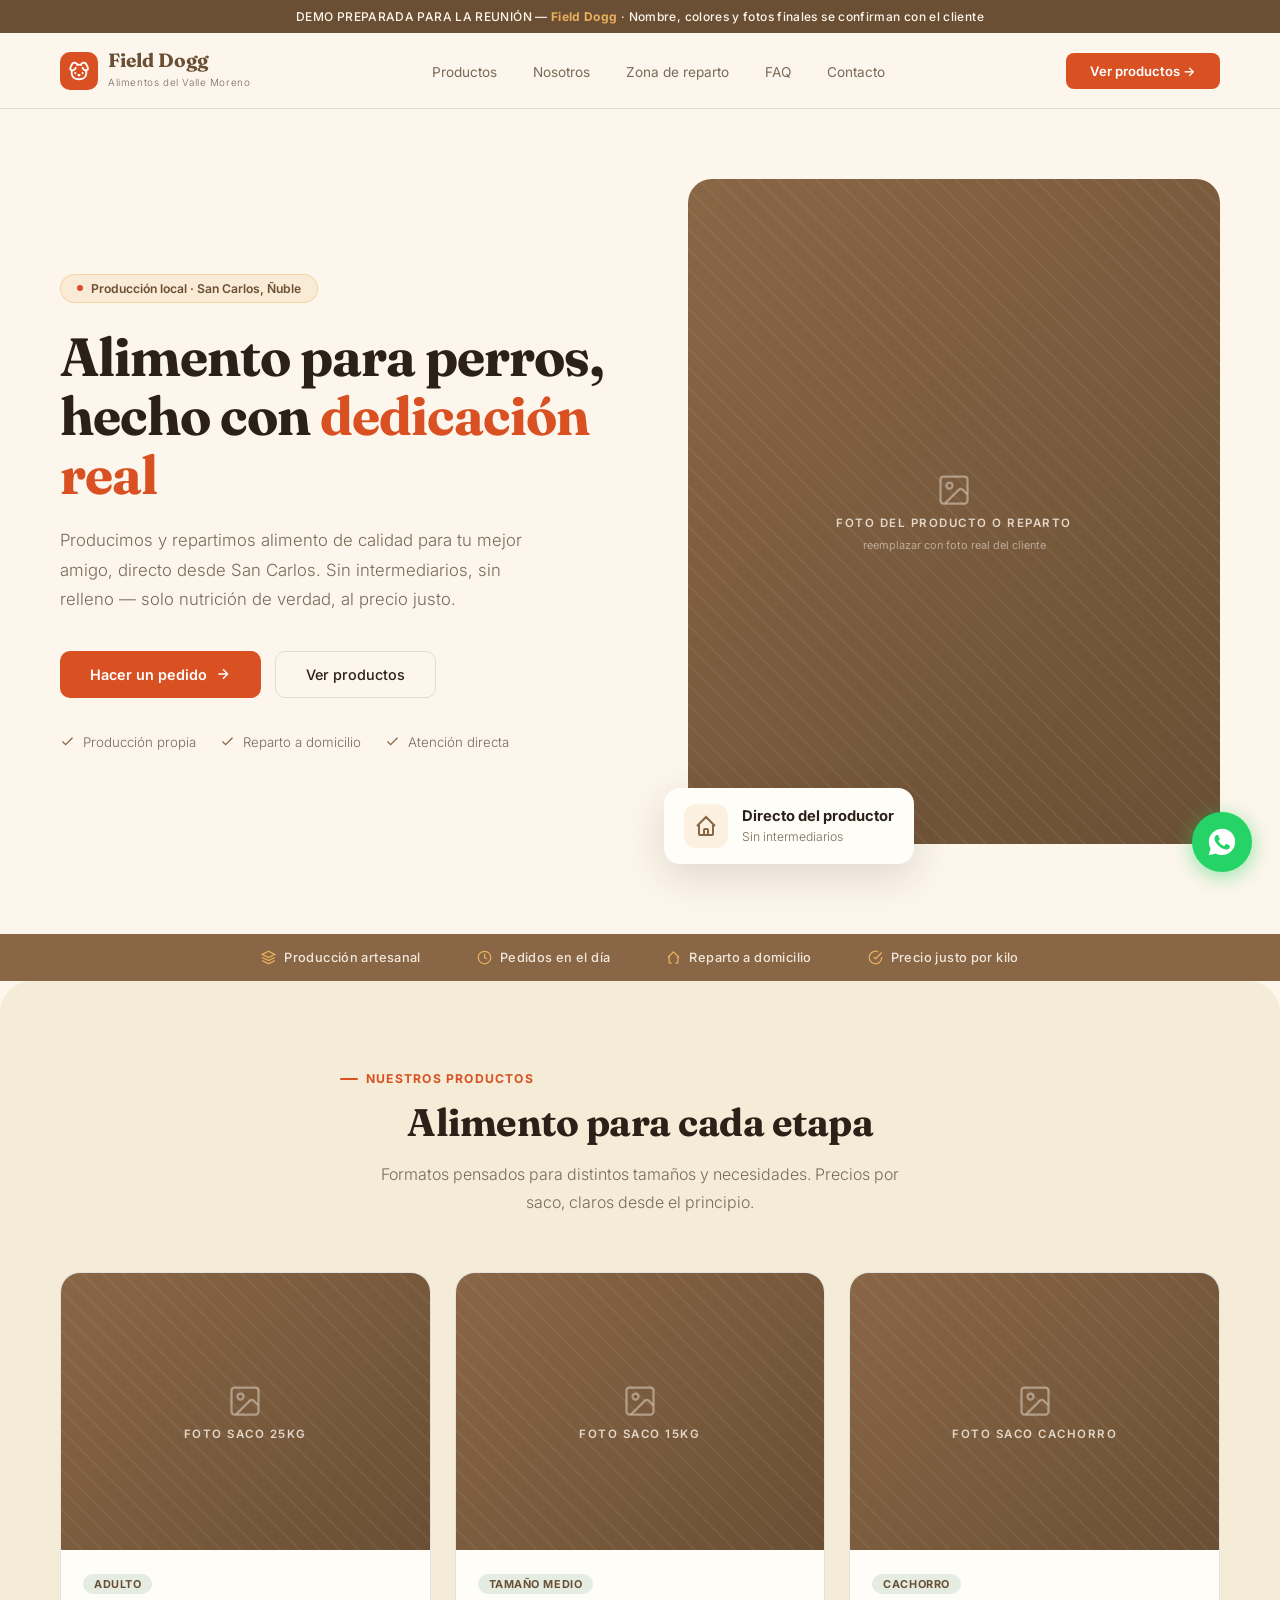
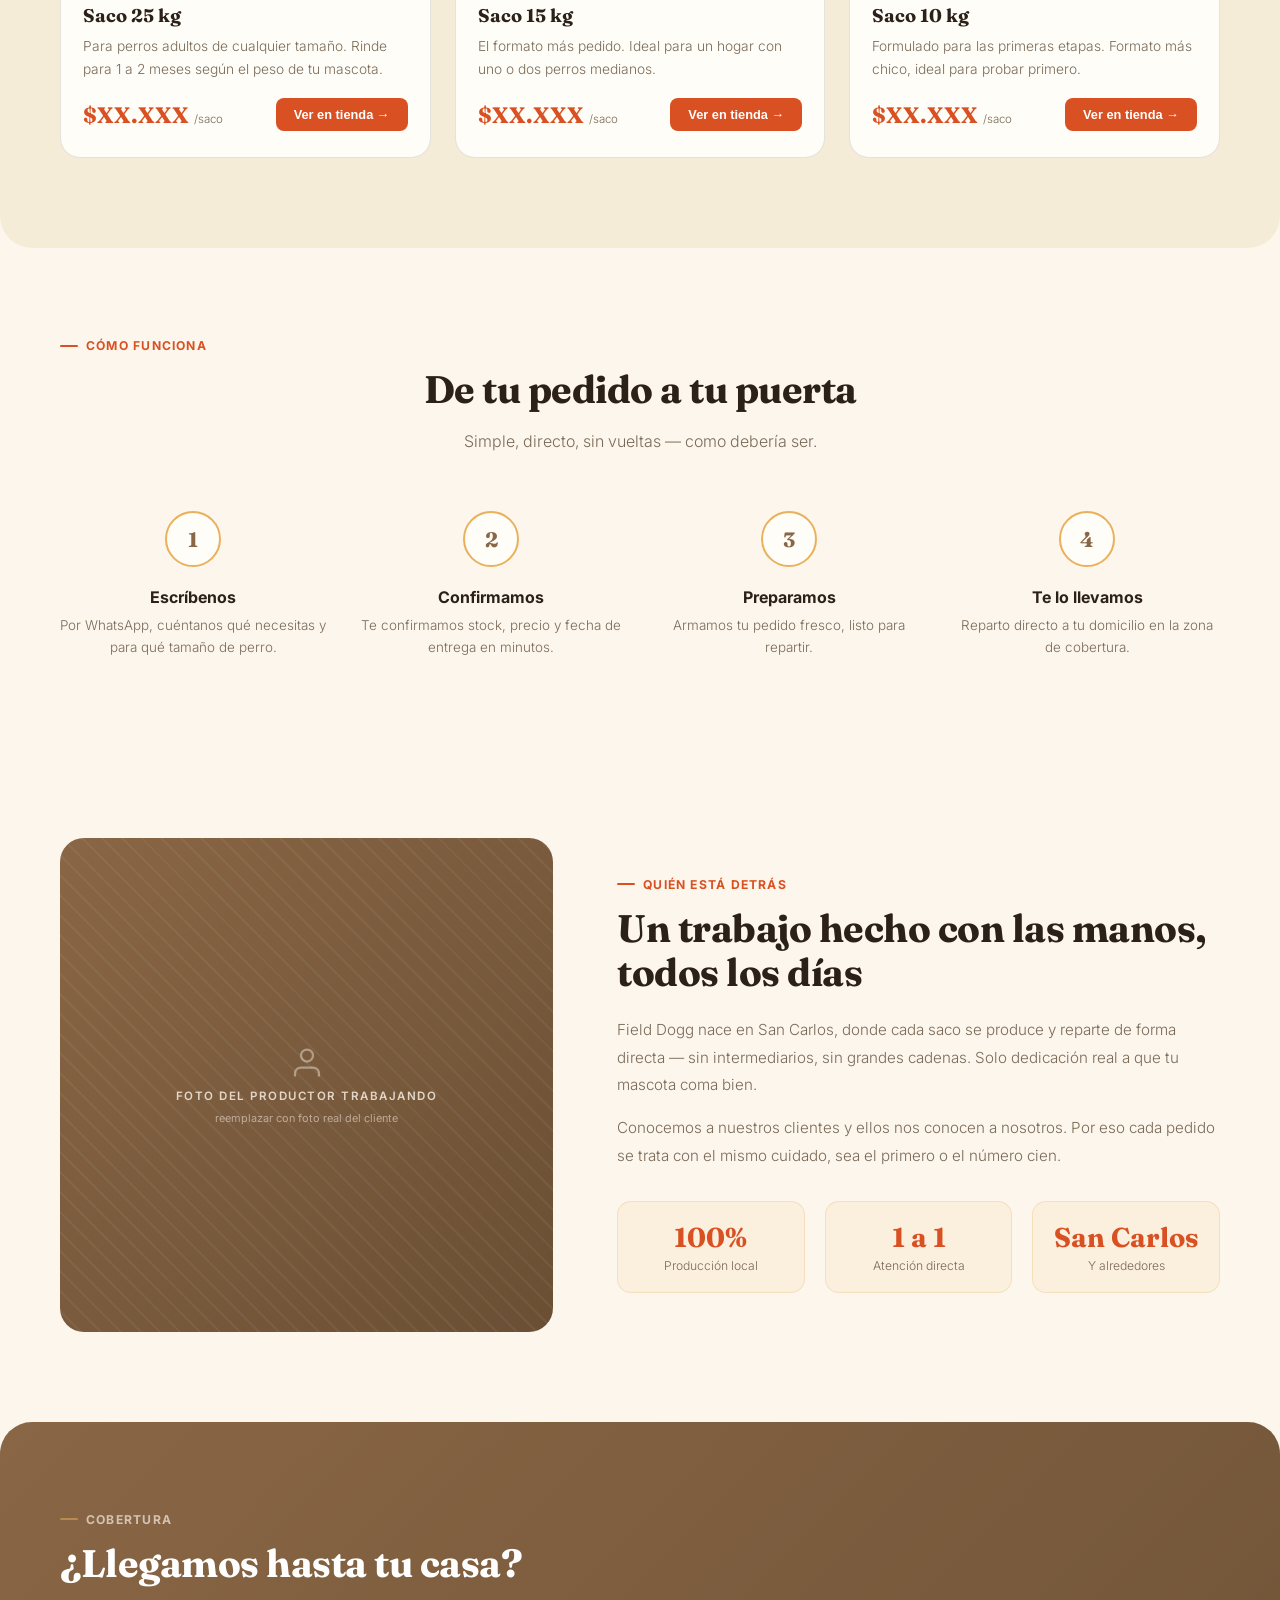
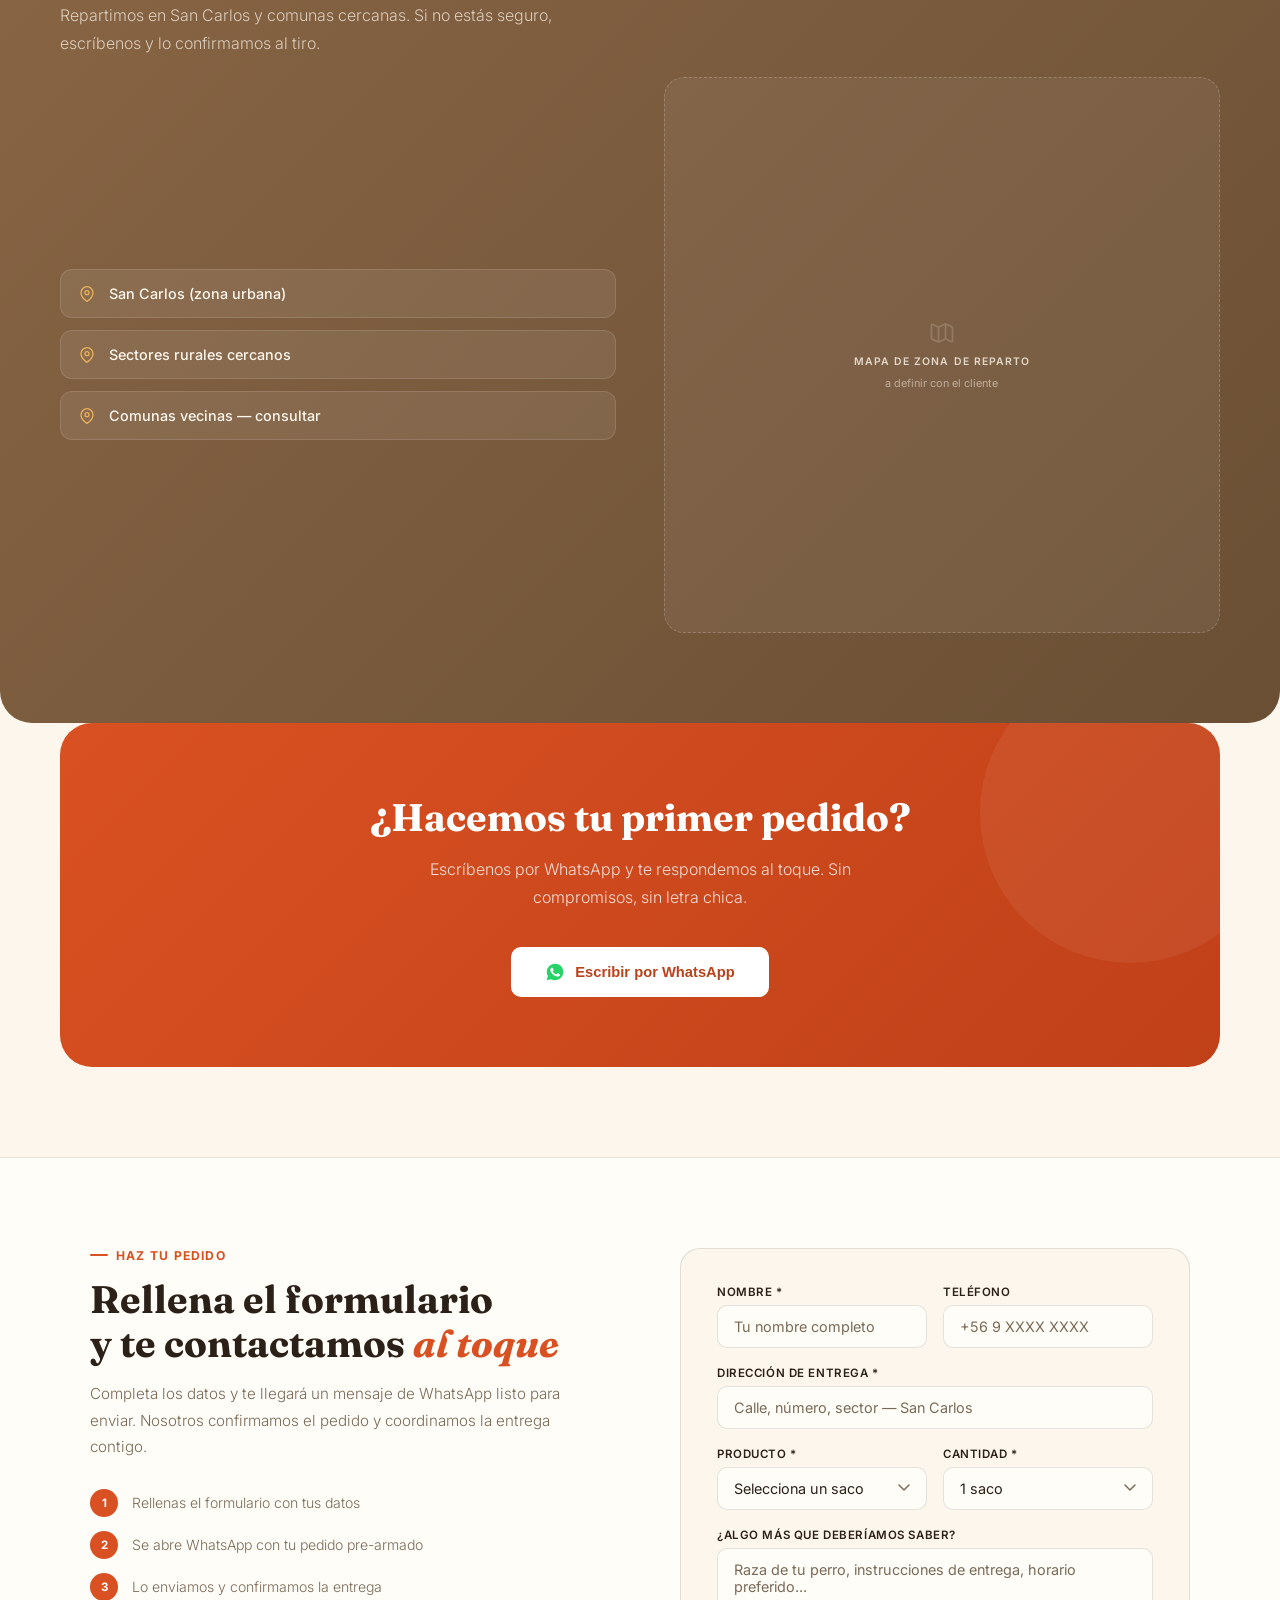
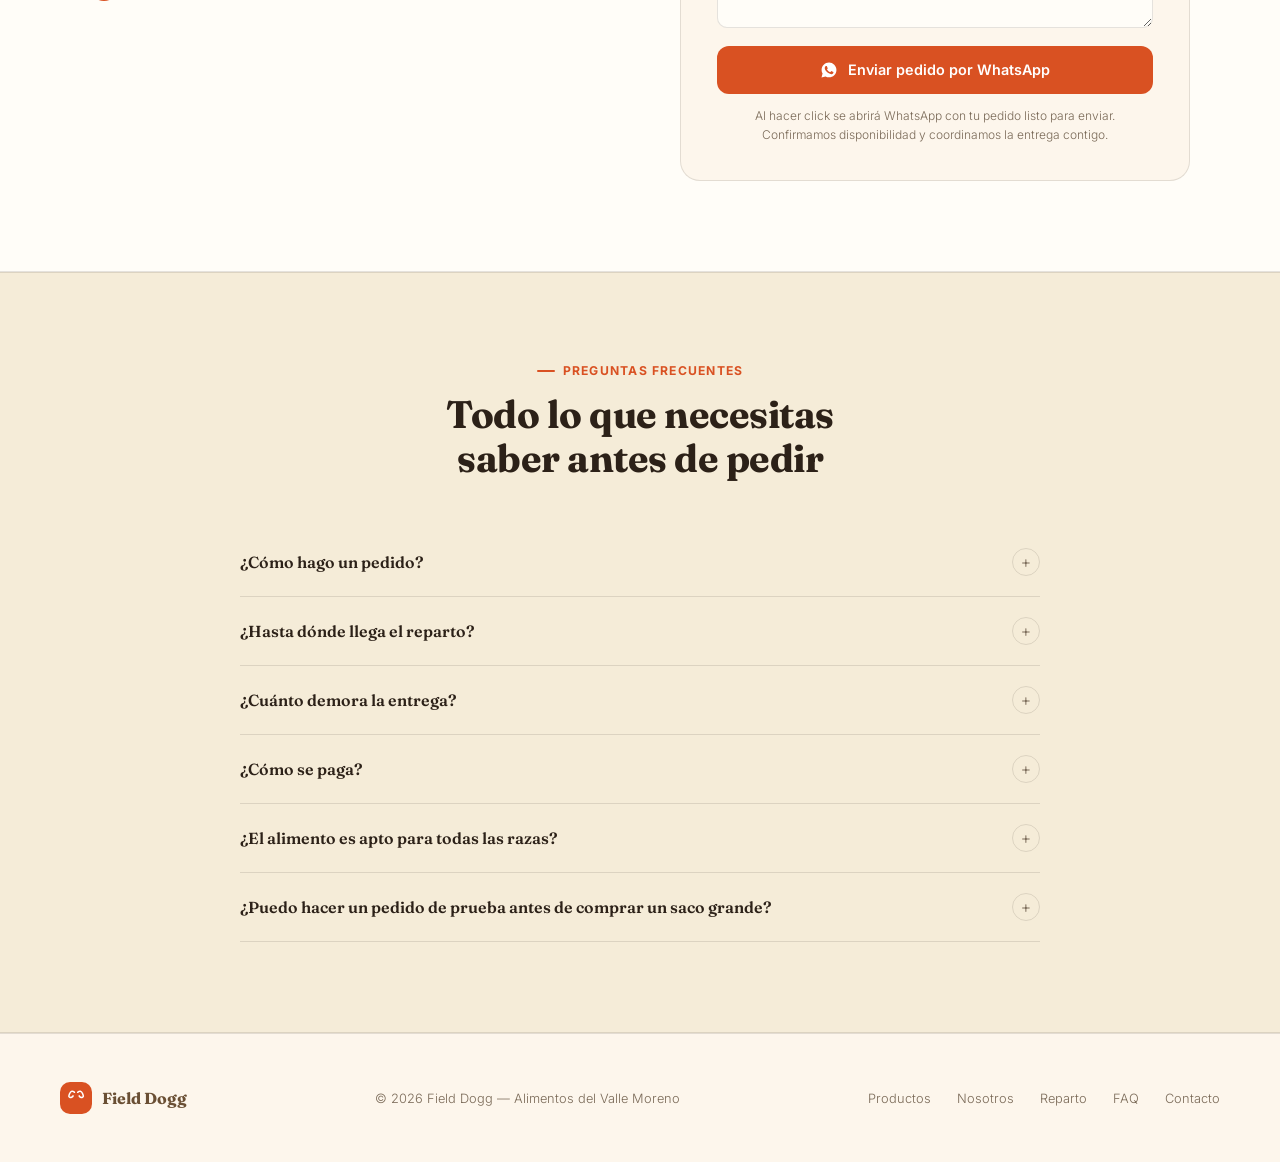
==== commit 1e5c3460: "nuevo modelo de pagina principal" ====
--- a/index.html
+++ b/index.html
@@ -44,14 +44,18 @@
     </div>
   </div>
   <ul class="nav-links">
-    <li><a href="productos.html">Productos</a></li>
+    <li><a href="#" onclick="openShop();return false;">Productos</a></li>
     <li><a href="#nosotros">Nosotros</a></li>
     <li><a href="#reparto">Zona de reparto</a></li>
-    <li><a href="productos.html">Hacer pedido</a></li>
     <li><a href="#faq">FAQ</a></li>
     <li><a href="#contacto">Contacto</a></li>
   </ul>
-  <button class="nav-cta" onclick="window.location.href='productos.html'">Ver productos →</button>
+  <div style="display:flex;align-items:center;gap:12px">
+    <button class="nav-cart-btn" id="navCartBtn" onclick="openShop('cart')" style="display:none;background:none;border:1.5px solid var(--border);border-radius:8px;padding:8px 16px;cursor:pointer;font-family:Inter,sans-serif;font-size:0.82rem;color:var(--ink)">
+      🛒 <span id="navCartCount">0</span>
+    </button>
+    <button class="nav-cta" onclick="openShop();return false;">Ver productos →</button>
+  </div>
 </nav>
 
 <!-- HERO -->
@@ -61,11 +65,11 @@
     <h1>Alimento para perros, hecho con <em>dedicación real</em></h1>
     <p>Producimos y repartimos alimento de calidad para tu mejor amigo, directo desde San Carlos. Sin intermediarios, sin relleno — solo nutrición de verdad, al precio justo.</p>
     <div class="hero-actions">
-      <button class="btn-primary" onclick="window.location.href='productos.html'">
+      <button class="btn-primary" onclick="openShop();return false;">
         Hacer un pedido
         <svg width="16" height="16" viewBox="0 0 24 24" fill="none" stroke="currentColor" stroke-width="2"><path d="M5 12h14M12 5l7 7-7 7"/></svg>
       </button>
-      <button class="btn-secondary" onclick="window.location.href='productos.html'">Ver productos</button>
+      <button class="btn-secondary" onclick="openShop();return false;">Ver productos</button>
     </div>
     <div class="hero-trust">
       <div class="trust-item"><svg viewBox="0 0 24 24" fill="none" stroke-width="2"><path d="M20 6L9 17l-5-5"/></svg> Producción propia</div>
@@ -123,7 +127,7 @@
         <div class="product-footer">
           <div class="product-price">$XX.XXX <span>/saco</span></div>
           <a href="https://wa.me/56984327516?text=Hola!%20Quiero%20pedir%20un%20saco%20de%2025%20kg%20(Adulto).%20%C2%BFTienen%20stock%20disponible%3F" target="_blank" rel="noopener">
-            <button class="product-btn">Pedir →</button>
+            <button class="product-btn" onclick="openShop();event.preventDefault()">Ver en tienda →</button>
           </a>
         </div>
       </div>
@@ -142,7 +146,7 @@
         <div class="product-footer">
           <div class="product-price">$XX.XXX <span>/saco</span></div>
           <a href="https://wa.me/56984327516?text=Hola!%20Quiero%20pedir%20un%20saco%20de%2015%20kg%20(Tama%C3%B1o%20medio).%20%C2%BFTienen%20stock%20disponible%3F" target="_blank" rel="noopener">
-            <button class="product-btn">Pedir →</button>
+            <button class="product-btn" onclick="openShop();event.preventDefault()">Ver en tienda →</button>
           </a>
         </div>
       </div>
@@ -161,7 +165,7 @@
         <div class="product-footer">
           <div class="product-price">$XX.XXX <span>/saco</span></div>
           <a href="https://wa.me/56984327516?text=Hola!%20Quiero%20pedir%20un%20saco%20de%2010%20kg%20(Cachorro).%20%C2%BFTienen%20stock%20disponible%3F" target="_blank" rel="noopener">
-            <button class="product-btn">Pedir →</button>
+            <button class="product-btn" onclick="openShop();event.preventDefault()">Ver en tienda →</button>
           </a>
         </div>
       </div>
@@ -431,7 +435,7 @@
   </div>
   <div class="footer-copy">© 2026 Field Dogg — Alimentos del Valle Moreno</div>
   <div class="footer-links">
-    <a href="productos.html">Productos</a>
+    <a href="#" onclick="openShop();return false;">Productos</a>
     <a href="#nosotros">Nosotros</a>
     <a href="#reparto">Reparto</a>
     <a href="#faq">FAQ</a>
@@ -484,6 +488,127 @@
   setTimeout(() => window.open(url, '_blank'), 400);
 });
 
+
+// ═══ SHOP MODAL ═══
+let mCart = JSON.parse(localStorage.getItem('fd_cart') || '[]');
+
+function openShop(view) {
+  const overlay = document.getElementById('shopOverlay');
+  const modal   = document.getElementById('shopModal');
+  overlay.style.display = 'block';
+  modal.style.display   = 'flex';
+  document.body.style.overflow = 'hidden';
+  requestAnimationFrame(() => {
+    overlay.style.opacity = '1';
+    modal.style.opacity   = '1';
+    modal.style.transform = 'translate(-50%,-50%) scale(1)';
+  });
+  updateModalCart();
+  if (view === 'cart' && mCart.length > 0) openCartPanel();
+}
+
+function closeShop() {
+  const overlay = document.getElementById('shopOverlay');
+  const modal   = document.getElementById('shopModal');
+  overlay.style.opacity = '0';
+  modal.style.opacity   = '0';
+  modal.style.transform = 'translate(-50%,-50%) scale(0.96)';
+  setTimeout(() => {
+    overlay.style.display = 'none';
+    modal.style.display   = 'none';
+    document.body.style.overflow = '';
+  }, 300);
+}
+
+document.addEventListener('keydown', e => { if(e.key === 'Escape') closeShop(); });
+
+function openCartPanel() {
+  document.getElementById('modalCartPanel').style.width = '300px';
+}
+function closeCartPanel() {
+  document.getElementById('modalCartPanel').style.width = '0';
+}
+function toggleCart() {
+  const panel = document.getElementById('modalCartPanel');
+  panel.style.width = panel.style.width === '300px' ? '0' : '300px';
+}
+
+function modalAddToCart(name, price, btn) {
+  const ex = mCart.find(i => i.name === name);
+  if (ex) ex.qty++; else mCart.push({ name, price, qty: 1 });
+  localStorage.setItem('fd_cart', JSON.stringify(mCart));
+  btn.textContent = '✓ Agregado';
+  btn.classList.add('added');
+  setTimeout(() => { btn.textContent = '+ Agregar'; btn.classList.remove('added'); }, 1400);
+  updateModalCart();
+  openCartPanel();
+}
+
+function updateModalCart() {
+  const total = mCart.reduce((s,i) => s + i.qty, 0);
+  // Nav cart badge
+  const navBtn = document.getElementById('navCartBtn');
+  const navCount = document.getElementById('navCartCount');
+  if (navBtn) { navBtn.style.display = total > 0 ? 'flex' : 'none'; if(navCount) navCount.textContent = total; }
+  // Modal cart badge
+  const mCount = document.getElementById('modalCartCount');
+  if (mCount) {
+    mCount.textContent = total;
+    mCount.style.display = total > 0 ? 'flex' : 'none';
+  }
+  // Cart items
+  const container = document.getElementById('modalCartItems');
+  const footer    = document.getElementById('modalCartFooter');
+  if (!container) return;
+  if (mCart.length === 0) {
+    container.innerHTML = '<div style="text-align:center;padding:40px 0;color:#7A6A58;font-size:0.85rem;font-family:Inter,sans-serif">Tu carrito está vacío<br><span style="font-size:1.5rem">🛒</span></div>';
+    if (footer) footer.style.display = 'none';
+    return;
+  }
+  container.innerHTML = mCart.map((item,i) => `
+    <div class="mcart-item">
+      <div class="mcart-item-img">
+        <svg width="22" height="22" viewBox="0 0 24 24" fill="none" stroke="rgba(253,246,236,0.4)" stroke-width="1.2"><rect x="3" y="3" width="18" height="18" rx="2"/><circle cx="9" cy="9" r="2"/><path d="m21 15-3.1-3.1a2 2 0 0 0-2.8 0L6 21"/></svg>
+      </div>
+      <div style="flex:1">
+        <div class="mcart-item-name">${item.name}</div>
+        <div class="mcart-item-price">$${item.price} / saco</div>
+        <div class="mcart-qty">
+          <button onclick="mChQty(${i},-1)">−</button>
+          <span>${item.qty}</span>
+          <button onclick="mChQty(${i},1)">+</button>
+          <button class="mcart-remove" onclick="mRemove(${i})">Eliminar</button>
+        </div>
+      </div>
+    </div>`).join('');
+  if (footer) footer.style.display = 'block';
+}
+
+function mChQty(i, d) {
+  mCart[i].qty += d;
+  if (mCart[i].qty <= 0) mCart.splice(i,1);
+  localStorage.setItem('fd_cart', JSON.stringify(mCart));
+  updateModalCart();
+}
+function mRemove(i) {
+  mCart.splice(i,1);
+  localStorage.setItem('fd_cart', JSON.stringify(mCart));
+  updateModalCart();
+}
+
+function filterProducts(btn) {
+  document.querySelectorAll('.mfilter').forEach(b => b.classList.remove('active'));
+  btn.classList.add('active');
+  const f = btn.dataset.filter;
+  document.querySelectorAll('.mpcard').forEach(card => {
+    card.style.display = (f === 'todos' || card.dataset.cat === f) ? 'block' : 'none';
+  });
+}
+
+// Sync cart on load
+updateModalCart();
+
+
 // Scroll reveal
 const revealObs = new IntersectionObserver((entries) => {
   entries.forEach(entry => {
@@ -497,5 +622,212 @@
 
 </script>
 
+
+<!-- ═══ SHOP MODAL ═══ -->
+<div id="shopOverlay" style="display:none;position:fixed;inset:0;background:rgba(44,33,24,0.55);z-index:500;backdrop-filter:blur(4px);-webkit-backdrop-filter:blur(4px);opacity:0;transition:opacity 0.3s ease" onclick="closeShop()"></div>
+
+<div id="shopModal" style="display:none;position:fixed;top:50%;left:50%;transform:translate(-50%,-50%) scale(0.96);z-index:501;width:min(1100px,95vw);height:min(88vh,860px);background:#FDF6EC;border-radius:24px;overflow:hidden;box-shadow:0 32px 80px rgba(44,33,24,0.25);opacity:0;transition:opacity 0.3s ease,transform 0.3s ease;display:flex;flex-direction:column">
+
+  <!-- Modal header -->
+  <div style="display:flex;align-items:center;justify-content:space-between;padding:20px 28px;border-bottom:1px solid rgba(44,33,24,0.1);background:#FDF6EC;flex-shrink:0">
+    <div style="display:flex;align-items:center;gap:16px">
+      <div style="width:34px;height:34px;border-radius:9px;background:#D95122;display:flex;align-items:center;justify-content:center">
+        <svg width="18" height="18" viewBox="0 0 32 32" fill="none"><circle cx="10" cy="8" r="3" fill="white"/><circle cx="22" cy="8" r="3" fill="white"/><circle cx="6" cy="15" r="2.5" fill="white"/><circle cx="26" cy="15" r="2.5" fill="white"/><ellipse cx="16" cy="23" rx="8" ry="7" fill="white"/></svg>
+      </div>
+      <div>
+        <div style="font-family:'Fraunces',serif;font-weight:700;font-size:1rem;color:#2C2118">Nuestros productos</div>
+        <div style="font-size:0.62rem;color:#7A6A58;letter-spacing:0.06em">Field Dogg — Alimentos del Valle Moreno</div>
+      </div>
+    </div>
+    <div style="display:flex;align-items:center;gap:12px">
+      <button id="modalCartToggle" onclick="toggleCart()" style="display:flex;align-items:center;gap:8px;padding:8px 16px;background:none;border:1.5px solid rgba(44,33,24,0.12);border-radius:8px;cursor:pointer;font-family:Inter,sans-serif;font-size:0.82rem;color:#2C2118;transition:all 0.15s">
+        <svg width="16" height="16" viewBox="0 0 24 24" fill="none" stroke="currentColor" stroke-width="1.8"><path d="M6 2L3 6v14a2 2 0 002 2h14a2 2 0 002-2V6l-3-4z"/><line x1="3" y1="6" x2="21" y2="6"/><path d="M16 10a4 4 0 01-8 0"/></svg>
+        Carrito <span id="modalCartCount" style="background:#D95122;color:white;border-radius:50%;width:18px;height:18px;font-size:0.65rem;font-weight:700;display:none;align-items:center;justify-content:center">0</span>
+      </button>
+      <button onclick="closeShop()" style="width:36px;height:36px;border-radius:8px;background:rgba(44,33,24,0.06);border:none;cursor:pointer;display:flex;align-items:center;justify-content:center;transition:background 0.15s" onmouseover="this.style.background='rgba(44,33,24,0.1)'" onmouseout="this.style.background='rgba(44,33,24,0.06)'">
+        <svg width="16" height="16" viewBox="0 0 24 24" fill="none" stroke="#2C2118" stroke-width="2"><path d="M18 6L6 18M6 6l12 12"/></svg>
+      </button>
+    </div>
+  </div>
+
+  <!-- Modal body: productos + carrito sidebar -->
+  <div style="display:flex;flex:1;overflow:hidden">
+
+    <!-- PRODUCTOS PANEL -->
+    <div id="shopProducts" style="flex:1;overflow-y:auto;padding:28px 32px">
+
+      <!-- Filtros -->
+      <div style="display:flex;gap:8px;margin-bottom:24px;flex-wrap:wrap;align-items:center;justify-content:space-between">
+        <p style="font-size:0.88rem;color:#7A6A58;font-family:Inter,sans-serif">Alimento natural, producido localmente en San Carlos.</p>
+        <div style="display:flex;gap:8px">
+          <button class="mfilter active" data-filter="todos" onclick="filterProducts(this)">Todos</button>
+          <button class="mfilter" data-filter="adulto" onclick="filterProducts(this)">Adulto</button>
+          <button class="mfilter" data-filter="cachorro" onclick="filterProducts(this)">Cachorro</button>
+        </div>
+      </div>
+
+      <!-- Promo -->
+      <div style="background:#D95122;border-radius:14px;padding:20px 24px;display:flex;align-items:center;justify-content:space-between;margin-bottom:24px;gap:16px">
+        <div>
+          <div style="font-family:'Fraunces',serif;font-weight:700;font-size:1.05rem;color:white;margin-bottom:4px">🐾 Lleva 2 sacos y te hacemos descuento</div>
+          <div style="font-size:0.78rem;color:rgba(255,255,255,0.8)">Compra 2 o más y coordinamos precio especial. Escríbenos antes de pedir.</div>
+        </div>
+        <div style="background:rgba(255,255,255,0.15);border:1px solid rgba(255,255,255,0.25);border-radius:8px;padding:6px 16px;font-family:'Fraunces',serif;font-weight:700;font-size:0.95rem;color:white;white-space:nowrap">COMBO x2</div>
+      </div>
+
+      <!-- Grid productos -->
+      <div id="modalProductGrid" style="display:grid;grid-template-columns:repeat(3,1fr);gap:18px">
+
+        <div class="mpcard" data-cat="adulto">
+          <div class="mpcard-img">
+            <div style="font-size:0.6rem;letter-spacing:0.1em;text-transform:uppercase;color:rgba(253,246,236,0.4);text-align:center">
+              <svg width="24" height="24" viewBox="0 0 24 24" fill="none" stroke="rgba(253,246,236,0.3)" stroke-width="1.2"><rect x="3" y="3" width="18" height="18" rx="2"/><circle cx="9" cy="9" r="2"/><path d="m21 15-3.1-3.1a2 2 0 0 0-2.8 0L6 21"/></svg>
+              <div style="margin-top:6px">foto saco 25 kg</div>
+            </div>
+            <div class="mpcard-badge" style="background:#EAB05C">⭐ Más pedido</div>
+          </div>
+          <div class="mpcard-body">
+            <div class="mpcard-cat">Adulto</div>
+            <h3 class="mpcard-name">Saco 25 kg</h3>
+            <p class="mpcard-desc">Para perros adultos de cualquier raza. Rinde 1 a 2 meses según el tamaño de tu mascota.</p>
+            <div class="mpcard-footer">
+              <div class="mpcard-price">$XX.XXX<small>/saco</small></div>
+              <button class="madd-btn" onclick="modalAddToCart('Saco 25 kg','XX.XXX',this)">+ Agregar</button>
+            </div>
+          </div>
+        </div>
+
+        <div class="mpcard" data-cat="adulto">
+          <div class="mpcard-img">
+            <div style="font-size:0.6rem;letter-spacing:0.1em;text-transform:uppercase;color:rgba(253,246,236,0.4);text-align:center">
+              <svg width="24" height="24" viewBox="0 0 24 24" fill="none" stroke="rgba(253,246,236,0.3)" stroke-width="1.2"><rect x="3" y="3" width="18" height="18" rx="2"/><circle cx="9" cy="9" r="2"/><path d="m21 15-3.1-3.1a2 2 0 0 0-2.8 0L6 21"/></svg>
+              <div style="margin-top:6px">foto saco 15 kg</div>
+            </div>
+          </div>
+          <div class="mpcard-body">
+            <div class="mpcard-cat">Adulto</div>
+            <h3 class="mpcard-name">Saco 15 kg</h3>
+            <p class="mpcard-desc">El más pedido. Ideal para uno o dos perros medianos. Precio y rendimiento en equilibrio.</p>
+            <div class="mpcard-footer">
+              <div class="mpcard-price">$XX.XXX<small>/saco</small></div>
+              <button class="madd-btn" onclick="modalAddToCart('Saco 15 kg','XX.XXX',this)">+ Agregar</button>
+            </div>
+          </div>
+        </div>
+
+        <div class="mpcard" data-cat="cachorro">
+          <div class="mpcard-img">
+            <div style="font-size:0.6rem;letter-spacing:0.1em;text-transform:uppercase;color:rgba(253,246,236,0.4);text-align:center">
+              <svg width="24" height="24" viewBox="0 0 24 24" fill="none" stroke="rgba(253,246,236,0.3)" stroke-width="1.2"><rect x="3" y="3" width="18" height="18" rx="2"/><circle cx="9" cy="9" r="2"/><path d="m21 15-3.1-3.1a2 2 0 0 0-2.8 0L6 21"/></svg>
+              <div style="margin-top:6px">foto saco 10 kg</div>
+            </div>
+            <div class="mpcard-badge" style="background:#896645">Cachorro</div>
+          </div>
+          <div class="mpcard-body">
+            <div class="mpcard-cat">Cachorro</div>
+            <h3 class="mpcard-name">Saco 10 kg</h3>
+            <p class="mpcard-desc">Para las primeras etapas. Formato más chico, ideal para probar y para cachorros activos.</p>
+            <div class="mpcard-footer">
+              <div class="mpcard-price">$XX.XXX<small>/saco</small></div>
+              <button class="madd-btn" onclick="modalAddToCart('Saco 10 kg','XX.XXX',this)">+ Agregar</button>
+            </div>
+          </div>
+        </div>
+
+      </div>
+    </div>
+
+    <!-- CARRITO SIDEBAR (dentro del modal) -->
+    <div id="modalCartPanel" style="width:0;overflow:hidden;transition:width 0.3s ease;border-left:1px solid rgba(44,33,24,0.1);background:#FFFDF8;display:flex;flex-direction:column;flex-shrink:0">
+      <div style="padding:20px 20px 12px;border-bottom:1px solid rgba(44,33,24,0.08);flex-shrink:0">
+        <div style="font-family:'Fraunces',serif;font-weight:700;font-size:1rem;color:#2C2118">Tu carrito</div>
+      </div>
+      <div id="modalCartItems" style="flex:1;overflow-y:auto;padding:16px 20px"></div>
+      <div id="modalCartFooter" style="padding:16px 20px;border-top:1px solid rgba(44,33,24,0.08);display:none;flex-shrink:0">
+        <div style="display:flex;justify-content:space-between;margin-bottom:6px;font-size:0.82rem;color:#7A6A58;font-family:Inter,sans-serif">
+          <span>Subtotal</span><span>A confirmar</span>
+        </div>
+        <div style="display:flex;justify-content:space-between;margin-bottom:6px;font-size:0.82rem;color:#7A6A58;font-family:Inter,sans-serif">
+          <span>Envío</span><span>A coordinar</span>
+        </div>
+        <div style="display:flex;justify-content:space-between;margin-bottom:16px;font-family:'Fraunces',serif">
+          <span style="font-weight:700;font-size:0.95rem">Total</span>
+          <span style="font-weight:700;font-size:1.2rem;color:#D95122">A confirmar</span>
+        </div>
+        <button onclick="window.location.href='checkout.html'" style="width:100%;padding:13px;background:#D95122;border:none;border-radius:10px;color:white;font-family:Inter,sans-serif;font-weight:600;font-size:0.88rem;cursor:pointer;display:flex;align-items:center;justify-content:center;gap:8px;transition:background 0.15s" onmouseover="this.style.background='#B8421A'" onmouseout="this.style.background='#D95122'">
+          Finalizar pedido →
+        </button>
+        <button onclick="toggleCart()" style="width:100%;margin-top:8px;padding:10px;background:none;border:none;font-family:Inter,sans-serif;font-size:0.8rem;color:#7A6A58;cursor:pointer">
+          Seguir comprando
+        </button>
+      </div>
+    </div>
+
+  </div>
+</div>
+
+<style>
+/* MODAL PRODUCT STYLES */
+.mfilter {
+  padding:7px 16px;border-radius:50px;border:1.5px solid rgba(44,33,24,0.12);
+  background:transparent;font-family:Inter,sans-serif;font-size:0.76rem;
+  color:#7A6A58;cursor:pointer;transition:all 0.15s;
+}
+.mfilter:hover { border-color:#D95122;color:#D95122; }
+.mfilter.active { background:#D95122;border-color:#D95122;color:white; }
+
+.mpcard {
+  background:white;border-radius:16px;overflow:hidden;
+  border:1px solid rgba(44,33,24,0.1);
+  transition:transform 0.2s ease,box-shadow 0.2s ease;cursor:default;
+}
+.mpcard:hover { transform:translateY(-4px);box-shadow:0 12px 32px rgba(44,33,24,0.1); }
+.mpcard-img {
+  aspect-ratio:4/3;
+  background:linear-gradient(135deg,#D95122,#B8421A);
+  display:flex;align-items:center;justify-content:center;
+  position:relative;overflow:hidden;
+}
+.mpcard-badge {
+  position:absolute;top:10px;left:10px;
+  padding:3px 9px;border-radius:50px;
+  font-size:0.62rem;font-weight:700;letter-spacing:0.04em;
+  text-transform:uppercase;color:white;
+}
+.mpcard-body { padding:16px 16px 18px; }
+.mpcard-cat { font-size:0.62rem;font-weight:700;color:#D95122;letter-spacing:0.1em;text-transform:uppercase;margin-bottom:5px; }
+.mpcard-name { font-family:'Fraunces',serif;font-size:1.05rem;font-weight:600;color:#2C2118;margin-bottom:6px; }
+.mpcard-desc { font-size:0.78rem;color:#7A6A58;line-height:1.55;margin-bottom:14px; }
+.mpcard-footer { display:flex;align-items:center;justify-content:space-between; }
+.mpcard-price { font-family:'Fraunces',serif;font-size:1.15rem;font-weight:700;color:#D95122; }
+.mpcard-price small { font-family:Inter,sans-serif;font-size:0.68rem;color:#7A6A58;font-weight:300;margin-left:2px; }
+.madd-btn {
+  padding:7px 14px;background:#D95122;border:none;border-radius:7px;
+  color:white;font-family:Inter,sans-serif;font-size:0.76rem;font-weight:600;
+  cursor:pointer;transition:background 0.15s,transform 0.1s;
+}
+.madd-btn:hover { background:#B8421A;transform:scale(1.03); }
+.madd-btn.added { background:#6A4F34; }
+
+/* Cart item inside modal */
+.mcart-item {
+  display:flex;gap:10px;padding:12px 0;
+  border-bottom:1px solid rgba(44,33,24,0.08);
+}
+.mcart-item-img {
+  width:52px;height:52px;border-radius:8px;
+  background:linear-gradient(135deg,#D95122,#B8421A);
+  flex-shrink:0;display:flex;align-items:center;justify-content:center;
+}
+.mcart-item-name { font-family:'Fraunces',serif;font-size:0.88rem;font-weight:600;color:#2C2118;margin-bottom:3px; }
+.mcart-item-price { font-size:0.75rem;color:#D95122;font-weight:500;margin-bottom:8px; }
+.mcart-qty { display:flex;align-items:center;gap:6px; }
+.mcart-qty button { width:24px;height:24px;border-radius:5px;border:1px solid rgba(44,33,24,0.12);background:white;cursor:pointer;font-size:0.9rem;display:flex;align-items:center;justify-content:center;transition:background 0.15s; }
+.mcart-qty button:hover { background:#F5ECD8; }
+.mcart-qty span { font-size:0.82rem;font-weight:600;min-width:18px;text-align:center; }
+.mcart-remove { margin-left:auto;background:none;border:none;cursor:pointer;font-size:0.7rem;color:#7A6A58;align-self:flex-start;padding-top:2px;transition:color 0.15s; }
+.mcart-remove:hover { color:#C0392B; }
+</style>
+
 </body>
 </html>
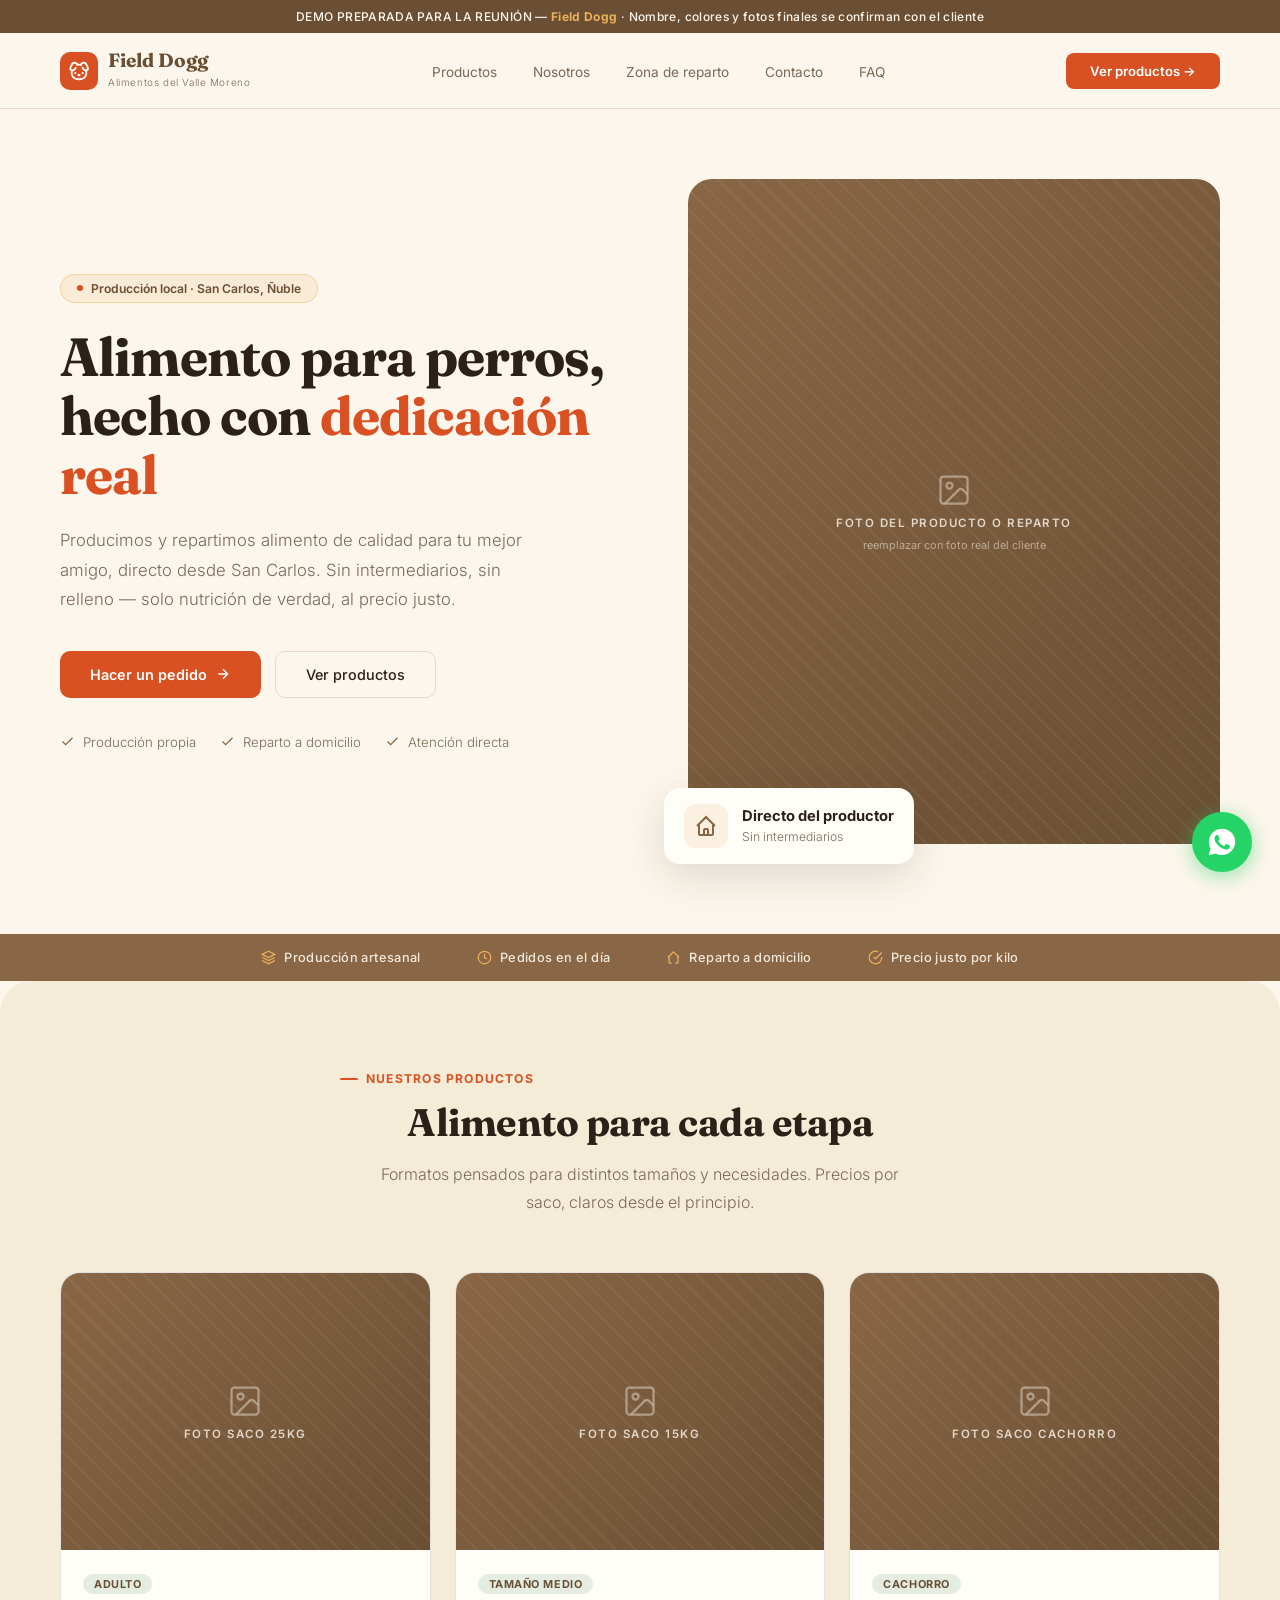
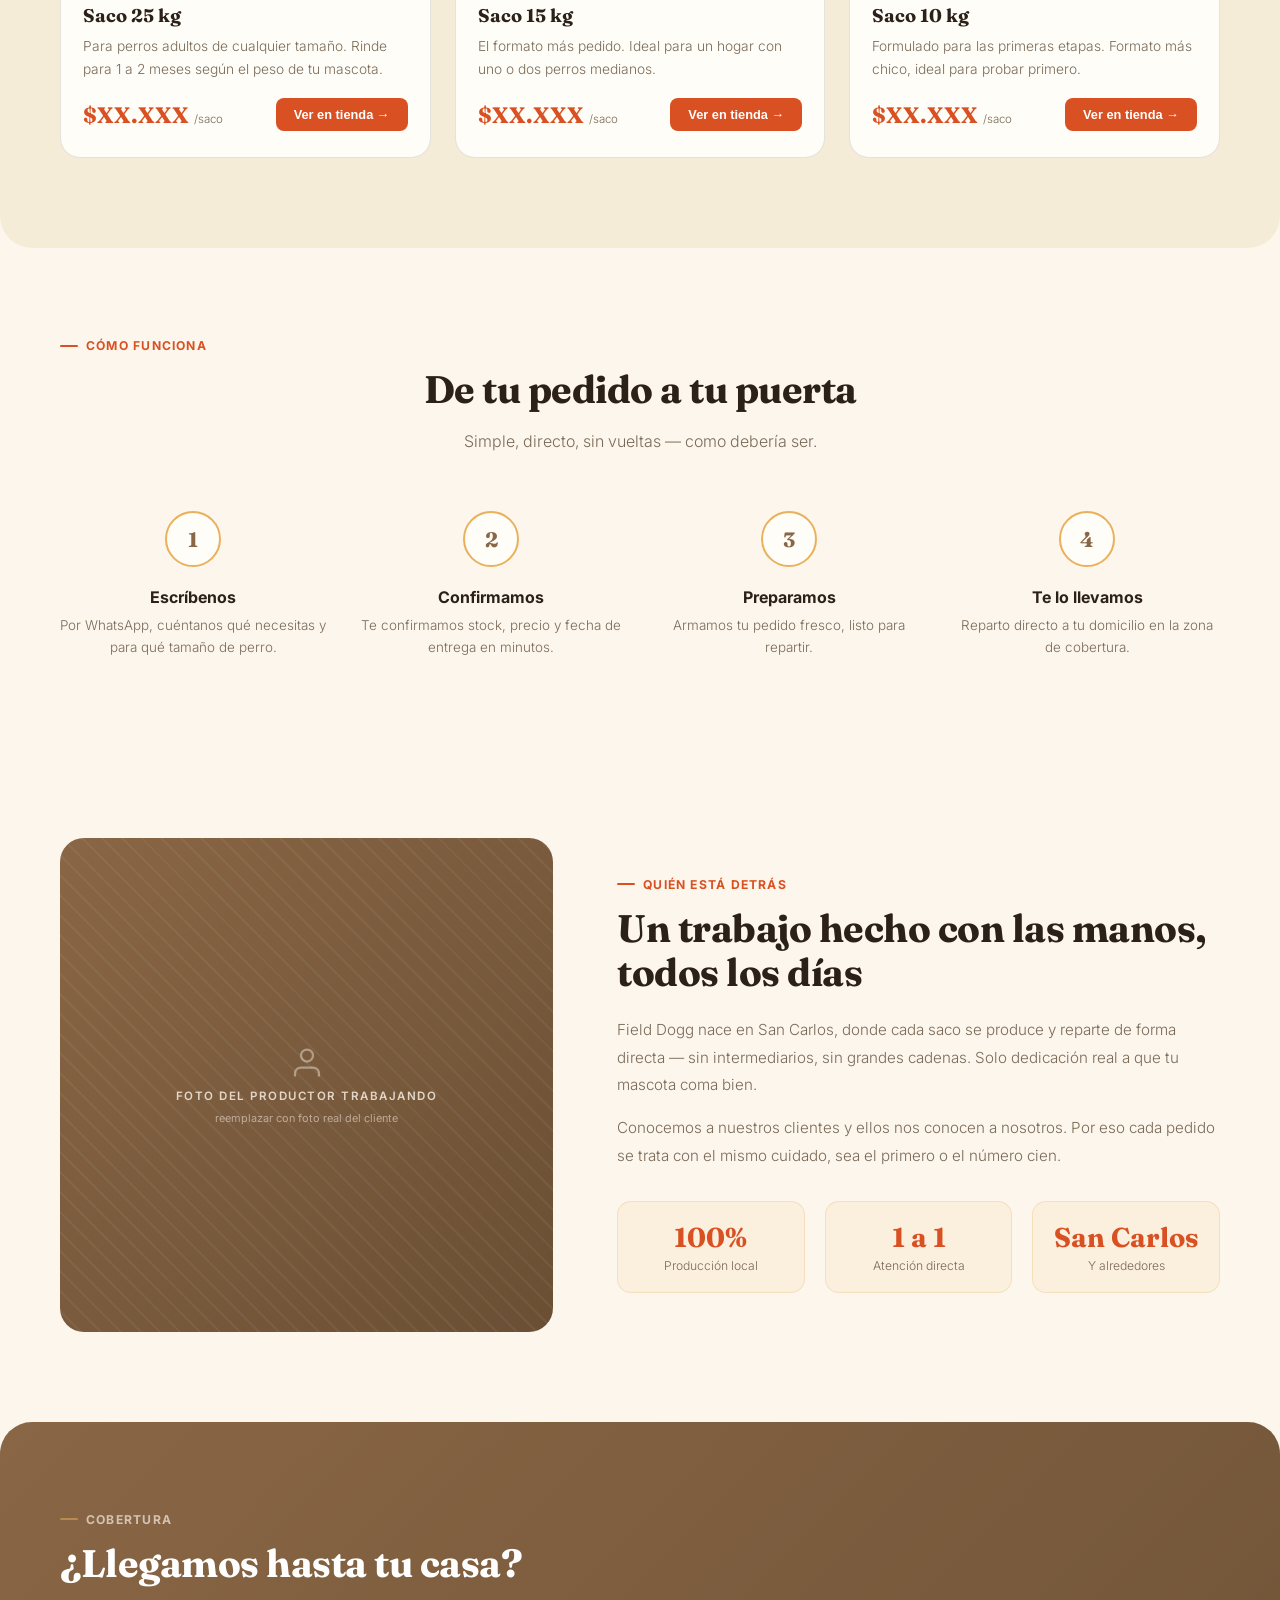
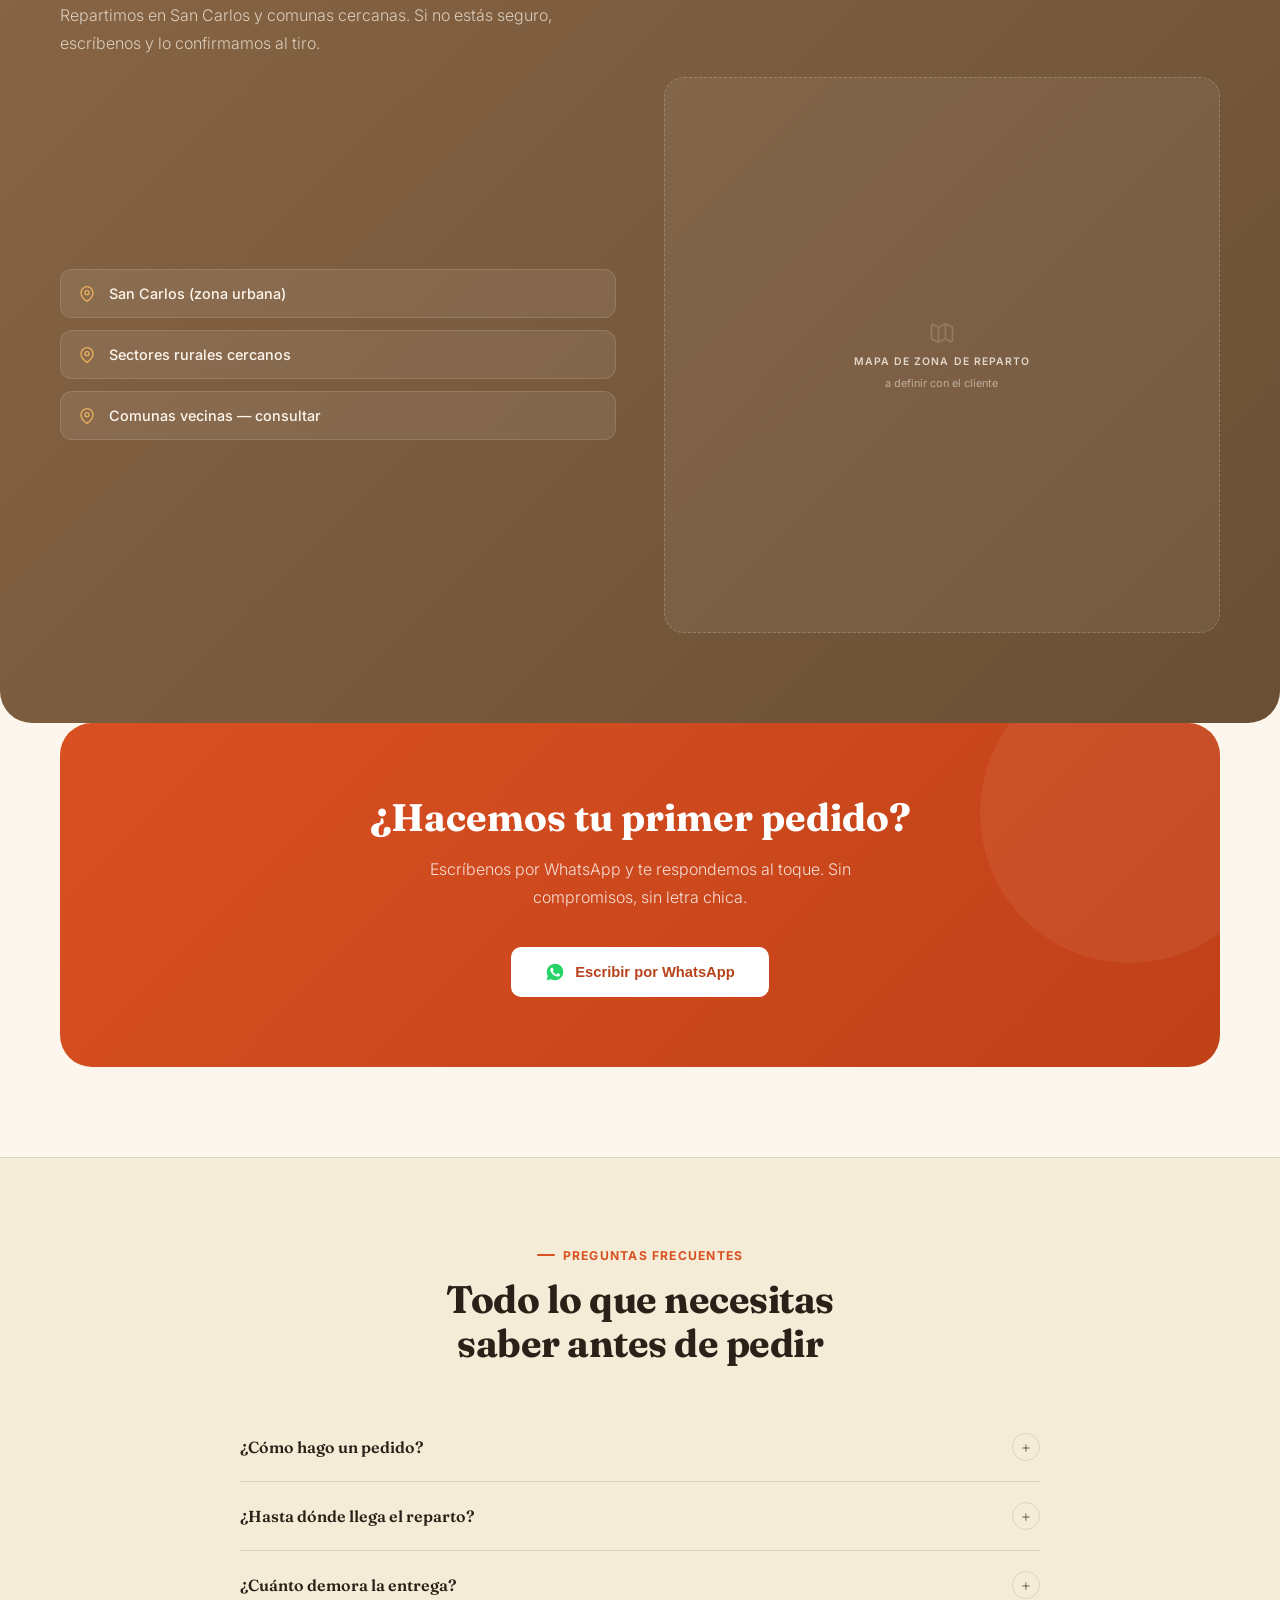
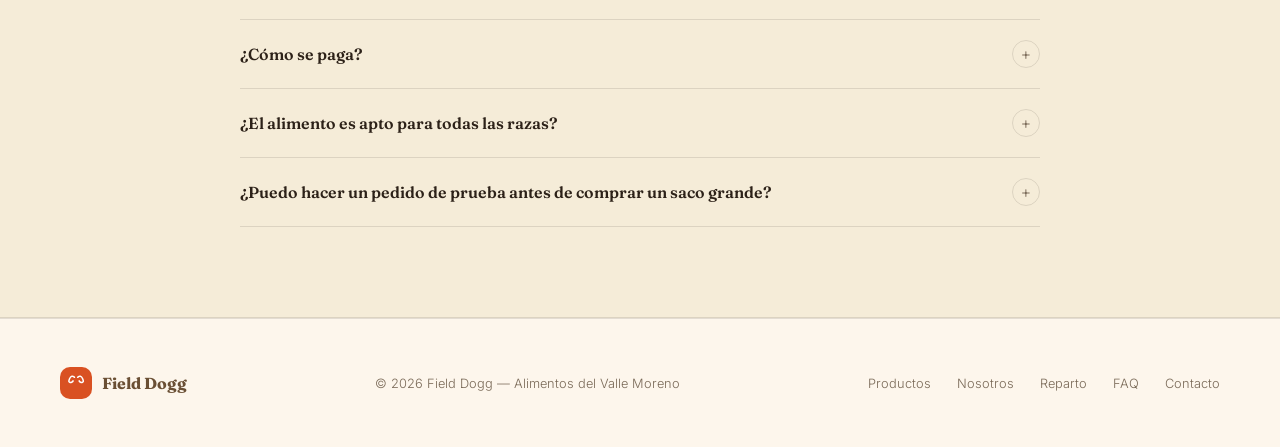
==== commit bdb29ba2: "." ====
--- a/index.html
+++ b/index.html
@@ -47,8 +47,8 @@
     <li><a href="#" onclick="openShop();return false;">Productos</a></li>
     <li><a href="#nosotros">Nosotros</a></li>
     <li><a href="#reparto">Zona de reparto</a></li>
+    <li><a href="#contacto">Contacto</a></li>
     <li><a href="#faq">FAQ</a></li>
-    <li><a href="#contacto">Contacto</a></li>
   </ul>
   <div style="display:flex;align-items:center;gap:12px">
     <button class="nav-cart-btn" id="navCartBtn" onclick="openShop('cart')" style="display:none;background:none;border:1.5px solid var(--border);border-radius:8px;padding:8px 16px;cursor:pointer;font-family:Inter,sans-serif;font-size:0.82rem;color:var(--ink)">
@@ -266,82 +266,6 @@
   </div>
 </section>
 
-<!-- FORMULARIO DE PEDIDO -->
-<section class="order-section" id="pedido">
-  <div class="order-inner">
-
-    <div class="order-info reveal">
-      <div class="section-eyebrow">Haz tu pedido</div>
-      <h2>Rellena el formulario<br>y te contactamos <em>al toque</em></h2>
-      <p>Completa los datos y te llegará un mensaje de WhatsApp listo para enviar. Nosotros confirmamos el pedido y coordinamos la entrega contigo.</p>
-      <div class="order-steps">
-        <div class="order-step"><div class="order-step-num">1</div> Rellenas el formulario con tus datos</div>
-        <div class="order-step"><div class="order-step-num">2</div> Se abre WhatsApp con tu pedido pre-armado</div>
-        <div class="order-step"><div class="order-step-num">3</div> Lo enviamos y confirmamos la entrega</div>
-      </div>
-    </div>
-
-    <div class="order-form reveal">
-      <div class="form-error" id="formError">Por favor completa todos los campos obligatorios.</div>
-      <div class="form-success" id="formSuccess">
-        <strong>✓ ¡Listo! Abriendo WhatsApp...</strong>
-        <span>Si no se abre automáticamente, escríbenos directamente al +56 9 8432 7516</span>
-      </div>
-
-      <div class="form-row">
-        <div class="form-group">
-          <label>Nombre *</label>
-          <input type="text" id="f-nombre" placeholder="Tu nombre completo">
-        </div>
-        <div class="form-group">
-          <label>Teléfono</label>
-          <input type="tel" id="f-telefono" placeholder="+56 9 XXXX XXXX">
-        </div>
-      </div>
-
-      <div class="form-group">
-        <label>Dirección de entrega *</label>
-        <input type="text" id="f-direccion" placeholder="Calle, número, sector — San Carlos">
-      </div>
-
-      <div class="form-row">
-        <div class="form-group">
-          <label>Producto *</label>
-          <select id="f-producto">
-            <option value="" disabled selected>Selecciona un saco</option>
-            <option value="Saco 25 kg (Adulto)">Saco 25 kg — Adulto</option>
-            <option value="Saco 15 kg (Tamaño medio)">Saco 15 kg — Tamaño medio</option>
-            <option value="Saco 10 kg (Cachorro)">Saco 10 kg — Cachorro</option>
-          </select>
-        </div>
-        <div class="form-group">
-          <label>Cantidad *</label>
-          <select id="f-cantidad">
-            <option value="1">1 saco</option>
-            <option value="2">2 sacos</option>
-            <option value="3">3 sacos</option>
-            <option value="4">4 o más — lo hablamos</option>
-          </select>
-        </div>
-      </div>
-
-      <div class="form-group">
-        <label>¿Algo más que deberíamos saber?</label>
-        <textarea id="f-notas" placeholder="Raza de tu perro, instrucciones de entrega, horario preferido..."></textarea>
-      </div>
-
-      <button class="form-submit" id="formBtn">
-        <svg viewBox="0 0 24 24"><path d="M12.04 2C6.58 2 2.13 6.45 2.13 11.91c0 1.72.45 3.4 1.3 4.88L2 22l5.35-1.4c1.42.78 3.02 1.19 4.66 1.19h.01c5.46 0 9.9-4.45 9.9-9.91 0-2.65-1.03-5.14-2.9-7.01A9.82 9.82 0 0 0 12.05 2zm5.79 14.16c-.24.68-1.4 1.3-1.93 1.38-.5.08-1.12.11-1.81-.11-.42-.13-.95-.31-1.64-.6-2.88-1.24-4.76-4.14-4.9-4.33-.14-.19-1.17-1.55-1.17-2.97s.74-2.1 1-2.39c.26-.28.57-.36.76-.36.19 0 .38 0 .55.01.18.01.41-.07.64.49.24.57.81 1.98.88 2.12.07.14.12.31.02.5-.1.19-.15.31-.29.47-.14.17-.3.37-.43.5-.14.14-.29.29-.13.57.17.28.74 1.22 1.59 1.98 1.09.97 2.01 1.27 2.29 1.41.28.14.44.12.6-.07.17-.19.71-.83.9-1.11.19-.28.38-.23.64-.14.26.09 1.66.78 1.95.93.28.14.47.21.54.33.07.12.07.69-.17 1.37z"/></svg>
-        Enviar pedido por WhatsApp
-      </button>
-      <p class="form-note">
-        Al hacer click se abrirá WhatsApp con tu pedido listo para enviar.<br>
-        Confirmamos disponibilidad y coordinamos la entrega contigo.
-      </p>
-    </div>
-
-  </div>
-</section>
 
 <!-- FAQ -->
 <section class="faq-section" id="faq">
@@ -454,39 +378,6 @@
   });
 });
 
-// FORMULARIO DE PEDIDO → WhatsApp
-document.getElementById('formBtn').addEventListener('click', () => {
-  const nombre   = document.getElementById('f-nombre').value.trim();
-  const telefono = document.getElementById('f-telefono').value.trim();
-  const direccion = document.getElementById('f-direccion').value.trim();
-  const producto = document.getElementById('f-producto').value;
-  const cantidad = document.getElementById('f-cantidad').value;
-  const notas    = document.getElementById('f-notas').value.trim();
-  const error    = document.getElementById('formError');
-  const success  = document.getElementById('formSuccess');
-
-  // Validación
-  if (!nombre || !direccion || !producto) {
-    error.classList.add('show');
-    success.classList.remove('show');
-    return;
-  }
-  error.classList.remove('show');
-
-  // Armar mensaje
-  let msg = `Hola! Quiero hacer un pedido 🐾\n\n`;
-  msg += `*Nombre:* ${nombre}\n`;
-  if (telefono) msg += `*Teléfono:* ${telefono}\n`;
-  msg += `*Dirección:* ${direccion}\n`;
-  msg += `*Producto:* ${producto}\n`;
-  msg += `*Cantidad:* ${cantidad} saco(s)\n`;
-  if (notas) msg += `*Notas:* ${notas}\n`;
-  msg += `\n¿Tienen stock disponible y cuándo pueden entregar?`;
-
-  const url = `https://wa.me/56984327516?text=${encodeURIComponent(msg)}`;
-  success.classList.add('show');
-  setTimeout(() => window.open(url, '_blank'), 400);
-});
 
 
 // ═══ SHOP MODAL ═══
--- a/field_dogg.css
+++ b/field_dogg.css
@@ -355,46 +355,6 @@
 .faq-item.open .faq-icon { transform: rotate(45deg); background: var(--grenadine); border-color: var(--grenadine); color: white; }
 .faq-answer { max-height: 0; overflow: hidden; transition: max-height 0.35s ease, padding 0.25s; font-size: 0.9rem; color: var(--ink-muted); line-height: 1.75; }
 .faq-item.open .faq-answer { max-height: 300px; padding-bottom: 20px; }
-
-/* ─── FORMULARIO DE PEDIDO ─── */
-.order-section { background: var(--white); border-top: 1px solid var(--border); border-bottom: 1px solid var(--border); }
-.order-inner { display: grid; grid-template-columns: 1fr 1fr; gap: 80px; align-items: start; max-width: 1100px; margin: 0 auto; }
-.order-info h2 { font-size: clamp(1.8rem, 3vw, 2.8rem); font-weight: 700; line-height: 1.15; margin-bottom: 16px; }
-.order-info h2 em { font-style: italic; color: var(--grenadine); }
-.order-info p { font-size: 0.95rem; color: var(--ink-muted); line-height: 1.75; margin-bottom: 28px; }
-.order-steps { display: flex; flex-direction: column; gap: 14px; }
-.order-step { display: flex; align-items: center; gap: 14px; font-size: 0.88rem; color: var(--ink-muted); }
-.order-step-num { width: 28px; height: 28px; border-radius: 50%; flex-shrink: 0; background: var(--grenadine); color: white; display: flex; align-items: center; justify-content: center; font-size: 0.72rem; font-weight: 700; }
-.order-form { background: var(--cream); border: 1px solid var(--border); border-radius: 20px; padding: 36px; }
-.form-group { display: flex; flex-direction: column; gap: 6px; margin-bottom: 18px; }
-.form-group label { font-size: 0.72rem; font-weight: 600; color: var(--ink); letter-spacing: 0.05em; text-transform: uppercase; }
-.form-group input, .form-group select, .form-group textarea {
-  padding: 12px 16px; background: var(--white); border: 1.5px solid var(--border);
-  border-radius: 10px; font-family: 'Inter', sans-serif; font-size: 0.9rem; color: var(--ink);
-  outline: none; transition: border-color 0.2s, box-shadow 0.2s; width: 100%;
-}
-.form-group input:focus, .form-group select:focus, .form-group textarea:focus {
-  border-color: var(--grenadine); box-shadow: 0 0 0 3px rgba(217,81,34,0.1);
-}
-.form-group input::placeholder, .form-group textarea::placeholder { color: var(--ink-muted); }
-.form-group select { appearance: none; background-image: url("data:image/svg+xml,%3Csvg width='12' height='8' viewBox='0 0 12 8' fill='none' xmlns='http://www.w3.org/2000/svg'%3E%3Cpath d='M1 1l5 5 5-5' stroke='%237A6A58' stroke-width='1.5' stroke-linecap='round'/%3E%3C/svg%3E"); background-repeat: no-repeat; background-position: right 16px center; cursor: pointer; }
-.form-group textarea { resize: vertical; min-height: 80px; }
-.form-row { display: grid; grid-template-columns: 1fr 1fr; gap: 16px; }
-.form-submit {
-  width: 100%; padding: 15px; background: var(--grenadine); border: none; border-radius: 12px;
-  color: white; font-family: 'Inter', sans-serif; font-size: 0.9rem; font-weight: 600;
-  cursor: pointer; display: flex; align-items: center; justify-content: center; gap: 10px;
-  transition: background 0.2s, transform 0.15s, box-shadow 0.15s; margin-top: 8px;
-}
-.form-submit:hover { background: var(--grenadine-dark); transform: translateY(-2px); box-shadow: 0 8px 24px rgba(217,81,34,0.3); }
-.form-submit svg { width: 18px; height: 18px; fill: white; }
-.form-note { text-align: center; margin-top: 12px; font-size: 0.75rem; color: var(--ink-muted); line-height: 1.6; }
-.form-error { display: none; background: #FFF0F0; border: 1px solid #FFCCCC; border-radius: 8px; padding: 10px 14px; font-size: 0.82rem; color: #C0392B; margin-bottom: 14px; }
-.form-error.show { display: block; }
-.form-success { display: none; background: rgba(182,207,185,0.25); border: 1px solid rgba(182,207,185,0.5); border-radius: 12px; padding: 22px; text-align: center; }
-.form-success.show { display: block; }
-.form-success strong { display: block; font-size: 1.02rem; color: var(--cafe-latte); margin-bottom: 6px; }
-.form-success span { font-size: 0.85rem; color: var(--ink-muted); }
 
 /* ─── FOOTER ─── */
 footer {
